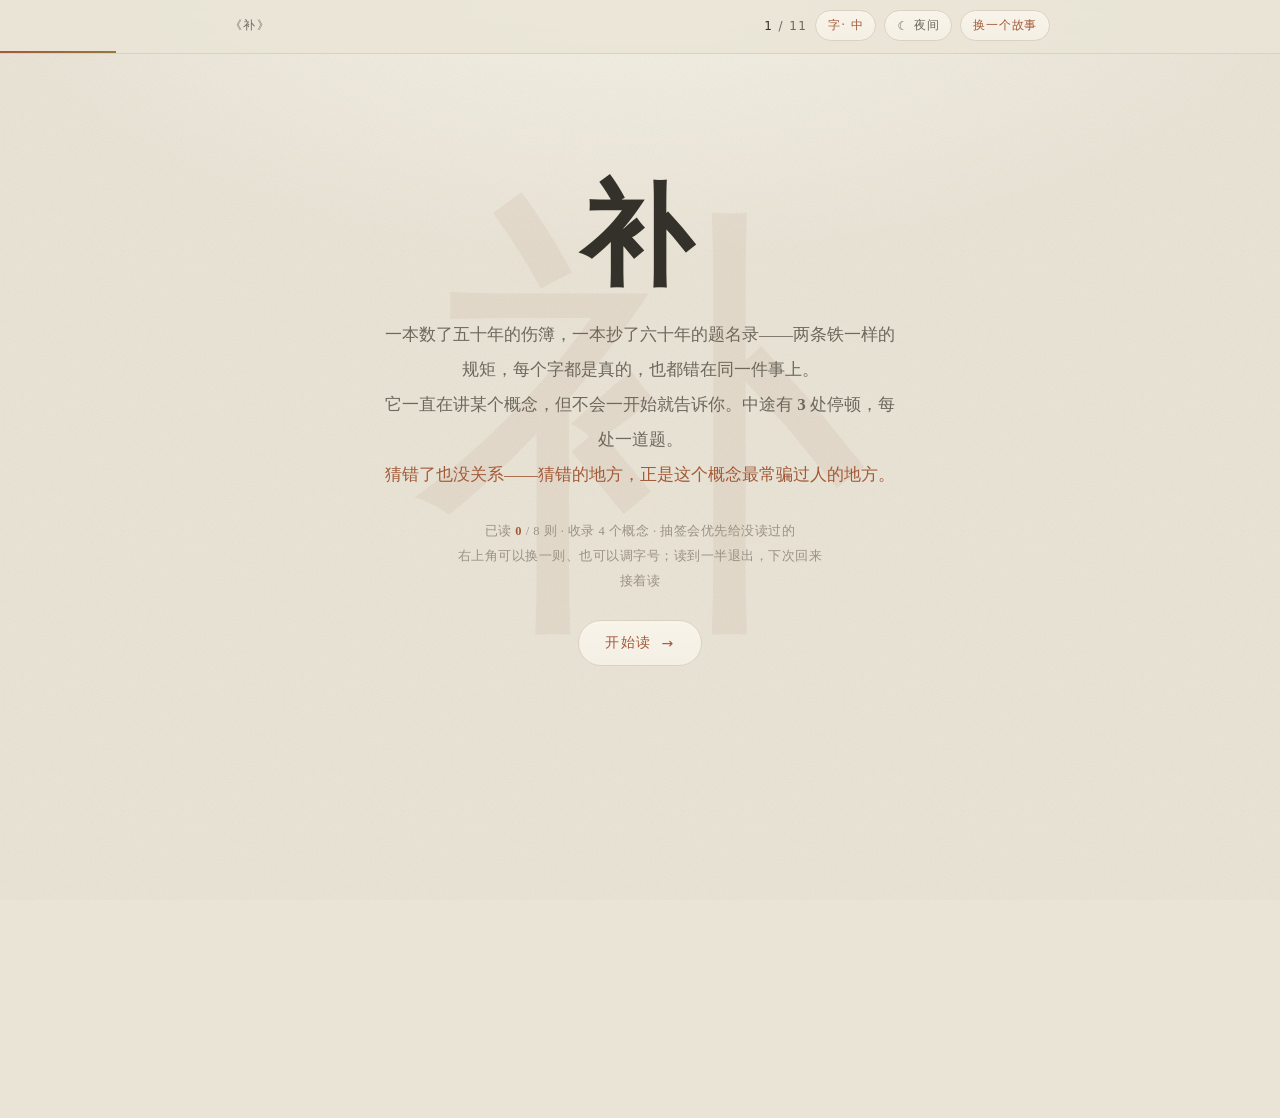
==== standalone.html @ a77bd45b "概念寓言机：网页版（引擎 + 4 个概念模块 + PWA 清单与图标） 每次打开抽一则新的寓言故事，中途三处停顿猜概念，最后由读者命名；揭晓后是概念拆解与隐喻对照表。纯静态、零依赖、无网络请求，可直接" ====
<!doctype html>
<html lang="zh-CN">
<head>
<meta charset="utf-8">
<meta name="viewport" content="width=device-width,initial-scale=1,viewport-fit=cover">
<meta name="color-scheme" content="dark light">
<title>概念寓言机 · 猜一个概念</title>
<meta name="description" content="每次打开都是一个新的寓言故事。它一直在讲某个概念，但不会一开始就告诉你。">
<script>/* 主题在首次绘制前就定下来，避免闪一下。
   优先级：壳通过 #theme= 告知的（APP 里最可靠） → 浏览器里存过的 → 系统日夜。
   注意引擎存的是 JSON，所以这里要先 parse 再比对。 */(function(){try{
var t=null,h=location.hash||"",m=/theme=(day|night)/.exec(h);
if(m)t=m[1];
if(!t){var raw=localStorage.getItem("cf:theme");try{raw=JSON.parse(raw);}catch(e){}if(raw==="day"||raw==="night")t=raw;}
if(!t){
  if(/sys=day/.test(h))t="day";
  else if(/sys=night/.test(h))t="night";
  else t=(window.matchMedia&&matchMedia("(prefers-color-scheme: dark)").matches)?"night":"day";
}
document.documentElement.setAttribute("data-theme",t);
}catch(e){document.documentElement.setAttribute("data-theme","day");}})();</script>
<style>
/* ==== style.css ==== */
/* ============================================================================
   概念寓言机 · 样式
   ---------------------------------------------------------------------------
   两套主题（日/夜），靠 html[data-theme] 切换，默认跟随系统。
   配色目标是长时间阅读不刺眼：不用纯白纸 + 纯黑字，对比压低一档，
   夜里用暖灰底（不是纯黑），正文颜色偏米灰。
   ========================================================================== */

:root{
  --serif:"Noto Serif SC","Source Han Serif SC","Songti SC","STSong","SimSun",serif;
  --sans:"Noto Sans SC","PingFang SC","Microsoft YaHei",system-ui,-apple-system,sans-serif;
  --fs:1;
  --r:16px;
}

/* ---------- 日间：米灰纸，低对比 ---------- */
html[data-theme="day"]{
  --bg:#e9e4d6;
  --bg-2:#efeade;
  --card:#f3efe4;
  --card-2:#f8f4ea;
  --ink:#34302a;
  --ink-2:#6d675c;
  --ink-3:#9a9284;
  --line:#dad2c0;
  --accent:#a35a38;
  --accent-2:#c07a52;
  --gold:#94793f;
  --moss:#5f7a4c;
  --chipbg:#e4ddca;
  --chipink:#6f6553;
  --fb-no:#f2e7df;
  --fb-ok:#e6ebdc;
  --verdict:#f0e9db;
  --shadow:22px 48px -44px rgba(70,52,28,.85);
  /* 小实验 */
  --bar-a:#b0603a; --bar-b:#94502f;
  --dim-a:#a09a8c; --dim-b:#827c6f;
  --stripe-hi:rgba(192,122,82,.62); --stripe-lo:rgba(192,122,82,.26);
  --skill:#ac9668; --line-dash:#b8a583;
  --flag-g-bg:#e6d3c2; --flag-g-ink:#8d4b2e; --flag-g-line:#d2b49c;
  --flag-b-bg:#e0ded5; --flag-b-ink:#6b665b; --flag-b-line:#cbc7bb;
  /* 旧变量名的别名：概念模块里写了 var(--ember) */
  --ember:var(--accent); --ember-soft:var(--accent-2);
  --paper:var(--bg); --paper-2:var(--card); --ink-soft:var(--ink-2);
}

/* ---------- 夜间：暖灰深色，不是纯黑 ---------- */
html[data-theme="night"]{
  --bg:#191715;
  --bg-2:#1d1b18;
  --card:#221f1b;
  --card-2:#262320;
  --ink:#cfc7b8;
  --ink-2:#958c7e;
  --ink-3:#7a7266;
  --line:#332f29;
  --accent:#d88a5f;
  --accent-2:#a8663f;
  --gold:#bd9d5e;
  --moss:#86a76d;
  --chipbg:#2b2722;
  --chipink:#a2988a;
  --fb-no:#2b2320;
  --fb-ok:#242a20;
  --verdict:#2a2721;
  --shadow:22px 48px -44px rgba(0,0,0,.9);
  --bar-a:#c9764d; --bar-b:#a85d38;
  --dim-a:#6d675d; --dim-b:#54504a;
  --stripe-hi:rgba(216,138,95,.5); --stripe-lo:rgba(216,138,95,.2);
  --skill:#8a7a58; --line-dash:#7d7159;
  --flag-g-bg:#3a2b23; --flag-g-ink:#dfa07c; --flag-g-line:#4d382d;
  --flag-b-bg:#2c2924; --flag-b-ink:#a49a8c; --flag-b-line:#3d3931;
  --ember:var(--accent); --ember-soft:var(--accent-2);
  --paper:var(--bg); --paper-2:var(--card); --ink-soft:var(--ink-2);
}

*{box-sizing:border-box}
html{
  scroll-behavior:smooth;
  -webkit-text-size-adjust:100%;
  background:var(--bg);
}
body{
  margin:0;color:var(--ink);font-family:var(--serif);-webkit-font-smoothing:antialiased;
  overscroll-behavior-y:none;
  background:
    radial-gradient(1100px 560px at 50% -8%, var(--card-2) 0%, rgba(0,0,0,0) 62%),
    var(--bg);
  transition:background .3s ease,color .3s ease;
}
/* 极淡的纸纹，夜间关掉（深色下只会显脏） */
html[data-theme="day"] body::after{
  content:"";position:fixed;inset:0;pointer-events:none;z-index:1;opacity:.4;mix-blend-mode:multiply;
  background-image:url("data:image/svg+xml;utf8,<svg xmlns='http://www.w3.org/2000/svg' width='140' height='140'><filter id='n'><feTurbulence type='fractalNoise' baseFrequency='.85' numOctaves='3'/><feColorMatrix type='saturate' values='0'/></filter><rect width='140' height='140' filter='url(%23n)' opacity='.22'/></svg>");
}

/* ---------- 顶栏 ---------- */
#bar{position:fixed;top:0;left:0;right:0;z-index:20;background:color-mix(in srgb,var(--bg) 82%,transparent);
  border-bottom:1px solid var(--line);
  -webkit-backdrop-filter:blur(10px);backdrop-filter:blur(10px);
  padding-top:env(safe-area-inset-top,0px)}
@supports not (background:color-mix(in srgb,red 50%,transparent)){ #bar{background:var(--bg)} }
#bar .row{max-width:min(820px,94vw);margin:0 auto;display:flex;justify-content:space-between;align-items:center;gap:12px;padding:10px 0}
#bar .k{font-family:var(--sans);font-size:12px;letter-spacing:.12em;color:var(--ink-2);white-space:nowrap}
#bar .k b{color:var(--ink);font-weight:500}
#bar .row .right{display:flex;align-items:center;gap:8px}
#kleft{max-width:38vw;overflow:hidden;text-overflow:ellipsis;white-space:nowrap}
#prog{height:2px;width:0;background:linear-gradient(90deg,var(--accent),var(--gold));transition:width .5s cubic-bezier(.2,.7,.2,1)}

.tool{font-family:var(--sans);font-size:12px;letter-spacing:.06em;color:var(--accent);white-space:nowrap;
  background:linear-gradient(180deg,var(--card-2),var(--card));border:1px solid var(--line);
  border-radius:999px;padding:6px 12px;cursor:pointer;display:inline-flex;align-items:center;gap:5px;
  transition:transform .16s ease,border-color .2s ease}
.tool:hover{transform:translateY(-1px);border-color:var(--accent-2)}
.tool.ghost{color:var(--ink-2)}

/* ---------- 版心 ---------- */
.wrap{max-width:min(820px,94vw);margin:0 auto;padding:92px 0 40vh;position:relative;z-index:2}
.beat{opacity:0;transform:translateY(14px);transition:opacity .5s ease,transform .5s cubic-bezier(.2,.7,.2,1)}
.beat.in{opacity:1;transform:none}
@media (prefers-reduced-motion:reduce){.beat{transition:none;opacity:1;transform:none}}

/* 幕与幕之间给一个呼吸位 */
.scene{position:relative}
.scene + .scene{margin-top:14px}
.scene .scenetag{font-family:var(--sans);font-size:11.5px;letter-spacing:.22em;color:var(--ink-3);
  margin:0 0 22px;display:flex;align-items:center;gap:12px}
.scene .scenetag::after{content:"";flex:1;height:1px;background:var(--line)}

/* ---------- 封面 ---------- */
.cover{min-height:74vh;display:flex;flex-direction:column;justify-content:center;text-align:center;position:relative}
.cover .ghost{position:absolute;inset:0;display:grid;place-content:center;font-size:clamp(220px,54vw,460px);
  color:var(--accent);opacity:.07;line-height:1;user-select:none;pointer-events:none}
.cover h1{font-size:clamp(58px,16vw,112px);line-height:1;margin:0 0 26px;letter-spacing:.08em;font-weight:600;position:relative}
.cover p.sub{font-size:clamp(15px,2.4vw,17px);color:var(--ink-2);line-height:2.05;margin:0 auto;max-width:30em;position:relative}
.cover p.sub .stamp{color:var(--accent)}
.cover p.sub.meta{margin-top:26px;font-size:12.5px;line-height:2;color:var(--ink-3);letter-spacing:.04em}
.cover p.sub.meta b{color:var(--accent)}

/* ---------- 故事正文 ---------- */
.story{font-size:calc(clamp(17.5px,2.6vw,19px) * var(--fs));line-height:2.15;letter-spacing:.015em}
.story p{margin:0 0 1.15em}
.story p:last-child{margin-bottom:0}
.hl{color:var(--accent)}
.story p.hl-line{color:var(--accent);font-weight:600}
.story p.quote-line{margin-left:1.1em;border-left:3px solid var(--gold);padding-left:1.1em;color:var(--ink)}
.ledger{
  margin:1.9em 0;padding:24px 26px;background:linear-gradient(180deg,var(--card-2),var(--card));
  border:1px solid var(--line);border-left:3px solid var(--accent);border-radius:3px var(--r) var(--r) 3px;
  box-shadow:0 16px 34px -30px var(--shadow);
  font-size:calc(clamp(16.5px,2.4vw,18px) * var(--fs));line-height:2.1;
}
.ledger .t{font-family:var(--sans);font-size:11.5px;letter-spacing:.2em;color:var(--gold);margin-bottom:12px}
.ledger b{color:var(--accent);font-weight:600}
.ledger .r{margin:.5em 0}

/* ---------- 按钮 ---------- */
.go{display:inline-flex;align-items:center;gap:10px;margin:26px 0 4px;padding:13px 26px;border-radius:999px;
  border:1px solid var(--line);background:linear-gradient(180deg,var(--card-2),var(--card));color:var(--accent);
  font-family:var(--sans);font-size:14px;letter-spacing:.1em;cursor:pointer;
  box-shadow:0 12px 24px -20px var(--shadow);transition:transform .18s ease,box-shadow .25s ease,border-color .2s}
.go:hover{transform:translateY(-1px);border-color:var(--accent-2)}
.go:active{transform:translateY(0)}
.go .arw{transition:transform .25s ease}
.go:hover .arw{transform:translateX(3px)}
.btn{padding:11px 20px;border-radius:999px;border:1px solid var(--line);background:var(--card);color:var(--accent);
  font-family:var(--sans);font-size:13.5px;letter-spacing:.08em;cursor:pointer;transition:transform .16s ease,border-color .2s}
.btn:hover{transform:translateY(-1px);border-color:var(--accent-2)}
.btn.ghost{color:var(--ink-2)}

/* ---------- 选择题 ---------- */
.quiz{margin:2.3em 0;padding:26px;border:1px solid var(--line);border-radius:var(--r);background:var(--card);
  box-shadow:0 22px 48px -44px var(--shadow)}
.qtag{font-family:var(--sans);font-size:11px;letter-spacing:.2em;color:var(--gold);margin-bottom:12px}
.qtext{font-size:calc(clamp(17px,2.5vw,18.5px) * var(--fs));line-height:1.95;margin:0 0 18px}
.opts{display:grid;gap:10px}
.opt{display:flex;gap:12px;align-items:flex-start;width:100%;text-align:left;padding:15px 17px;min-height:52px;
  border:1px solid var(--line);border-radius:12px;background:var(--card-2);color:var(--ink);
  font-family:inherit;font-size:calc(16px * var(--fs));line-height:1.8;cursor:pointer;
  transition:transform .16s ease,border-color .2s ease,background .2s ease,opacity .3s ease}
.opt:hover:not(:disabled){transform:translateY(-1px);border-color:var(--accent-2)}
.opt .key{flex:0 0 22px;height:22px;border-radius:50%;border:1px solid var(--line);color:var(--ink-2);
  font-family:var(--sans);font-size:11.5px;display:grid;place-content:center;margin-top:2px;transition:.2s}
.opt.ok{border-color:var(--moss);background:var(--fb-ok)}
.opt.ok .key{background:var(--moss);border-color:var(--moss);color:var(--bg)}
.opt.no{border-color:var(--line);background:var(--fb-no);opacity:.6;text-decoration:line-through;text-decoration-color:var(--accent-2)}
.opt.no .key{background:var(--fb-no);color:var(--ink-2)}
.opt:disabled{cursor:default}
.fb{margin-top:16px;padding:15px 17px;border-radius:12px;font-size:calc(15.8px * var(--fs));line-height:1.95;
  background:var(--card-2);border-left:3px solid var(--line);color:var(--ink);animation:fb .38s cubic-bezier(.2,.7,.2,1)}
.fb.ok{background:var(--fb-ok);border-left-color:var(--moss)}
.fb.no{background:var(--fb-no);border-left-color:var(--accent-2)}
.fb b{color:var(--accent)}
@keyframes fb{from{opacity:0;transform:translateY(6px)}to{opacity:1;transform:none}}

/* ---------- 概念揭示 ---------- */
.reveal{text-align:center;padding:8vh 0 3vh}
.reveal .pre{font-family:var(--sans);font-size:12px;letter-spacing:.28em;color:var(--ink-3);margin-bottom:26px}
.reveal .name{font-size:clamp(42px,11vw,76px);letter-spacing:.1em;margin:0;color:var(--accent);font-weight:600;line-height:1.2}
.reveal .quote{margin:32px auto 0;max-width:26em;font-size:calc(clamp(16px,2.4vw,17.5px) * var(--fs));line-height:2.1;color:var(--ink-2)}
.chips{display:flex;gap:8px;justify-content:center;flex-wrap:wrap;margin:24px 0 4px}
.chip{font-family:var(--sans);font-size:11.5px;letter-spacing:.1em;padding:4px 12px;border-radius:999px;
  background:var(--chipbg);color:var(--chipink);border:1px solid var(--line)}
.chip.en{background:transparent}
.chip.ghostchip{background:transparent;border-style:dashed}

/* ---------- 讲解 ---------- */
.panel{margin:2.2em 0;padding:28px;border:1px solid var(--line);border-radius:var(--r);background:var(--card);
  box-shadow:0 22px 48px -44px var(--shadow)}
.panel h2{font-size:11.5px;font-family:var(--sans);letter-spacing:.2em;color:var(--gold);font-weight:400;margin:0 0 16px}
.panel h3{font-size:calc(clamp(19px,2.9vw,22px) * 1);margin:0 0 16px;letter-spacing:.02em}
.panel p{font-size:calc(16.2px * var(--fs));line-height:2.02;margin:0 0 1.05em;color:var(--ink)}
.panel p:last-child{margin-bottom:0}
.panel ul{margin:0 0 1.05em;padding-left:1.15em}
.panel li{font-size:calc(16.2px * var(--fs));line-height:1.98;margin-bottom:.55em;color:var(--ink)}
.panel em{font-style:normal;color:var(--accent);font-weight:600}
.panel code{font-family:ui-monospace,Consolas,monospace;font-size:.92em;background:var(--chipbg);color:var(--ink);padding:1px 6px;border-radius:5px}
.formula{margin:1.4em 0;padding:18px 20px;border-radius:12px;background:var(--card-2);border:1px dashed var(--line);text-align:center;
  font-family:var(--sans);font-size:15.5px;line-height:2;color:var(--ink)}
.formula b{color:var(--accent)}
.formula span{color:var(--ink-2)!important}

/* ---------- 对照表 ---------- */
.tw{overflow-x:auto;-webkit-overflow-scrolling:touch;margin:1.6em 0}
table{border-collapse:collapse;width:100%;min-width:540px;font-size:calc(14.8px * var(--fs))}
th,td{text-align:left;padding:11px 14px;border-bottom:1px solid var(--line);line-height:1.78;vertical-align:top}
th{font-family:var(--sans);font-size:11.5px;letter-spacing:.14em;color:var(--ink-2);font-weight:400}
td:first-child{color:var(--ink);width:42%}
td:last-child{color:var(--ink-2)}
tbody tr:hover{background:var(--card-2)}

/* ---------- 小实验 ---------- */
.rig{margin:2em 0;padding:26px;border:1px solid var(--line);border-radius:var(--r);background:var(--card)}
.rig .rt{font-family:var(--sans);font-size:11.5px;letter-spacing:.2em;color:var(--gold);margin-bottom:14px}
.rig h3{font-size:calc(clamp(19px,2.9vw,22px) * 1);margin:0 0 12px}
.rig p.intro{font-size:calc(15.8px * var(--fs));line-height:1.98;color:var(--ink);margin:0 0 8px}
.bars{display:flex;align-items:flex-end;gap:clamp(5px,1.6vw,13px);height:230px;margin:22px 0 0;padding:0 0 30px;border-bottom:1px solid var(--line)}
.pot{flex:1;height:100%;position:relative;display:flex;flex-direction:column;justify-content:flex-end}
.pot .luck{background:repeating-linear-gradient(90deg,var(--stripe-hi) 0 3px,var(--stripe-lo) 3px 7px);transition:height .6s cubic-bezier(.2,.7,.2,1)}
.pot .base{background:linear-gradient(180deg,var(--bar-a),var(--bar-b));transition:height .6s cubic-bezier(.2,.7,.2,1),background .3s}
.pot .skillline{position:absolute;left:-3px;right:-3px;border-top:1.6px dashed var(--line-dash);transition:bottom .6s cubic-bezier(.2,.7,.2,1)}
.pot .flag{position:absolute;left:50%;transform:translateX(-50%);margin-bottom:7px;font-family:var(--sans);font-size:10.5px;
  line-height:1;padding:3px 6px;border-radius:999px;opacity:0;transition:bottom .6s cubic-bezier(.2,.7,.2,1),opacity .35s ease}
.pot .flag.q{background:var(--flag-g-bg);color:var(--flag-g-ink);border:1px solid var(--flag-g-line)}
.pot .flag.m{background:var(--flag-b-bg);color:var(--flag-b-ink);border:1px solid var(--flag-b-line)}
.pot .lbl{position:absolute;bottom:-24px;left:0;right:0;text-align:center;font-family:var(--sans);font-size:11.5px;color:var(--ink-2)}
.pot.praised .lbl{color:var(--accent);font-weight:600}
.pot.praised .base{background:linear-gradient(180deg,var(--accent-2),var(--accent))}
.pot.scolded .lbl{color:var(--ink-2)}
.pot.scolded .base{background:linear-gradient(180deg,var(--dim-a),var(--dim-b))}
.legend{display:flex;flex-wrap:wrap;gap:14px;font-family:var(--sans);font-size:12px;color:var(--ink-2);margin-top:34px}
.legend i{display:inline-block;width:11px;height:11px;border-radius:3px;margin-right:6px;vertical-align:-1px}
.rigbtns{display:flex;gap:10px;flex-wrap:wrap;margin-top:20px}
.stats{margin-top:22px;padding-top:18px;border-top:1px dashed var(--line);font-family:var(--sans);font-size:13px;line-height:2.05;color:var(--ink-2)}
.stats b{color:var(--accent);font-weight:600}
.stats .verdict{margin-top:10px;padding:12px 14px;border-radius:10px;background:var(--verdict);border-left:3px solid var(--accent-2);
  font-family:var(--serif);font-size:calc(14.8px * var(--fs));line-height:1.95;color:var(--ink)}

/* ---------- 收尾 ---------- */
.fin{text-align:center;padding:6vh 0 2vh}
.fin .closing{font-size:calc(clamp(18px,2.8vw,22px) * var(--fs));line-height:2.15;max-width:26em;margin:0 auto 30px}
.fin .score{font-family:var(--sans);font-size:13.5px;color:var(--ink-2);letter-spacing:.05em;line-height:2.05}
.fin .score b{color:var(--accent)}
.seal{display:inline-grid;place-content:center;width:74px;height:74px;border:2px solid var(--accent);border-radius:6px;
  color:var(--accent);font-size:34px;margin:0 auto 30px;opacity:.9}
footer{max-width:min(820px,94vw);margin:0 auto;padding:0 0 60px;font-family:var(--sans);font-size:12px;
  color:var(--ink-3);letter-spacing:.05em;line-height:2;position:relative;z-index:2}

/* ---------- 底部动作条（拇指区） ---------- */
#actionbar{display:none;position:fixed;left:0;right:0;bottom:0;z-index:30;
  padding:10px 16px calc(10px + env(safe-area-inset-bottom,0px));
  background:linear-gradient(180deg,color-mix(in srgb,var(--bg) 70%,transparent),var(--bg) 44%);
  -webkit-backdrop-filter:blur(8px);backdrop-filter:blur(8px);
  border-top:1px solid var(--line);transform:translateY(130%);
  transition:transform .28s cubic-bezier(.2,.7,.2,1)}
@supports not (background:color-mix(in srgb,red 50%,transparent)){
  #actionbar{background:var(--bg)}
}
#actionbar.on{transform:none}
#actionbar button{display:flex;align-items:center;justify-content:center;gap:10px;width:100%;
  padding:16px 20px;border-radius:999px;border:1px solid var(--line);cursor:pointer;
  background:linear-gradient(180deg,var(--card-2),var(--card));color:var(--accent);
  font-family:var(--sans);font-size:15.5px;letter-spacing:.1em;
  box-shadow:0 12px 24px -18px var(--shadow)}
#actionbar button .arw{transition:transform .25s ease}
#actionbar button:active .arw{transform:translateX(3px)}

/* ---------- 手机 ---------- */
@media (max-width:720px){
  .wrap{padding:84px 0 46vh}
  #bar .row{padding:9px 0;gap:8px}
  #kleft{max-width:30vw;font-size:11px}
  .tool{font-size:11.5px;padding:6px 10px}
  #fontbtn .pfx{display:none}
  #actionbar{display:block}
  .go.inline-go{display:none}
  .panel{padding:22px 18px}
  .quiz{padding:20px 16px}
  .ledger{padding:20px 18px}
  .bars{height:196px}
  .rig{padding:20px 16px}
  .stats{font-size:12.5px}
  .story{line-height:2.2}
  .cover .ghost{font-size:clamp(170px,62vw,380px)}
  table{min-width:480px}
}

</style>
</head>
<body>

<div id="bar">
  <div class="row">
    <div class="k" id="kleft">概念寓言机</div>
    <div class="k right">
      <span class="cnt"><b id="scount">3</b> 处停顿</span>
      <button class="tool" id="fontbtn" type="button"><span class="pfx">字·</span><span id="fslabel">中</span></button>
      <button class="tool ghost" id="themebtn" type="button">日间</button>
      <button class="tool" id="shuffle" type="button">换一个故事</button>
    </div>
  </div>
  <div id="progwrap"><div id="prog"></div></div>
</div>

<div class="wrap" id="stage"></div>
<div id="actionbar"><button id="actionbtn" type="button"><span>继续</span><span class="arw">→</span></button></div>
<footer id="foot" style="display:none">故事、题目与讲解都来自 <code>concepts/</code> 下的概念模块：加一个模块就多一个概念，加一则故事就多一个世界。<br>静态页面，无依赖，无网络请求；读到哪里、答过哪几题都记在本地浏览器里。</footer>

<!-- SCRIPTS:BEGIN -->
<script>
/* ==== concepts/information-entropy.js ==== */
/* ============================================================================
   概念模块 · 信息熵 / 最优提问的极限
   ---------------------------------------------------------------------------
   两则故事：一个只能点头摇头的老人，一本把最常说的话压到最短的码簿。
   故事的正文是手写的，不做槽位拼接；教学层（题目/讲解/对照表）里的 {槽位}
   由引擎用当前这则故事的 slots 去填，所以同一个概念换一则故事，讲的是同一套
   道理，人名器物自动跟着换。
   ========================================================================== */

(window.CONCEPTS = window.CONCEPTS || []).push({

  id: "information-entropy",
  name: "信息熵",
  en: "information entropy",
  field: "信息论",
  level: "研究生",
  blurb: "一个只肯点头和摇头的老人，一本把最常说的话压到最短的码簿——两个人都算到了同一个数上。",

  lexicon: ["master","successor","book","storyTitle","place","span","oracle","ask","act",
            "unit","budget","floor","common","rare","assign","events","waste"],

  stories: [
  /* ================================================================ 故事一 */
  {
    title: "七问",
    slots: {
      master: ["泉公","老泉公"],
      successor: ["阿涧"],
      book: ["册子"],
      storyTitle: "七问",
      place: ["北塬上的村子"],
      span: ["那个秋天"],
      oracle: ["泉公"],
      ask: ["点头，或者摇头"],
      act: ["一次点头"],
      unit: ["一回"],
      budget: ["他的力气","爷爷的力气","那点力气"],
      floor: ["七回"],
      common: ["他点的头"],
      rare: ["他摇的头"],
      assign: ["把最重的那一半先问掉"],
      events: ["一百零八处坡地"],
      waste: ["挨着问『是不是这一处』"]
    },
    beats: [
      { chapter: "一 · 点", p: [
        "北塬上有个村子，叫石家坪。村子有三口井，都是老井，井沿上的石头被绳子磨出了两道槽。",
        "那年从开春起就没下过一场透雨。头一个月，三口井一天还能绞上来二十桶水；入夏是十桶；到了秋里，桶底磕在泥上，绞上来的是一桶黑泥。",
        "石家坪的人一辈子只会一件事：往土里找水。找水要有人指地方。塬上从前有三个会指井的人，如今只剩一个——泉公。"
      ]},
      { p: [
        "泉公八十六了。他这辈子替人指过十一口井，十口出了水。第十一口是去年冬天挖的，挖到四十尺，底下还是干土；那口井在他自家院里。",
        "也是那年冬天，他倒在井台上。郎中把银针在他身上扎了半个月，人抬回来了，右半边身子没抬回来，话也没了。他听得见，看得见，心里也明白——他只是把话交出去了，剩下点头和摇头。",
        "他剩下的力气，像井里剩下的水，一天比一天少。"
      ]},
      { ledger: [
        { t:"石家坪的井账 · 头一年", r:"挖一口井要八个壮劳力、二十天。头一年挖了三口，三口都是干土。" },
        { r:"第二年又挖了三口。第二口挖到二十八尺，见了湿泥，全村挑了三天水；第四天，湿泥也没了。" },
        { r:"第三年还是三口。九口井，一千四百四十个工，末了全都填了回去。" }
      ]},
      { p: [
        "泉公会点头。这件事，村里人是那年秋天才想起来的。",
        "一天早上，他们抬着藤椅，把泉公请上塬。有人拿镢头往地上一戳：是这儿吗？泉公摇头。往前走三十步，再戳：是这儿吗？又摇头。",
        "一天下来，他摇了五回头，五处地方划掉了。抬椅子的人在路上算：一天五处，二十来天，一百零八处就都问完了。",
        "没人注意那天晚上泉公没吃饭。阿涧给他擦脸的时候，看见他嘴角绷着，眼睛一直没闭上。"
      ]},
      { chapter: "二 · 布", p: [
        "阿涧是泉公的孙女，十七岁。她从小跟着爷爷上塬，认得哪片土踩上去发空，哪片土捏在手里是散的。",
        "她在爷爷柜子底下翻出一块白布。布上点着一百零八个炭点——那是泉公年轻时点的，塬上所有能下手的地方，一处一个点。",
        "那天晚上，她坐在灯下，拿炭条在布边上写。她连自己要算什么，都是刚知道的。"
      ]},
      { p: [
        "她想的是最笨的问法：一处一处地问。问到最后要摇一百零七回头——最后一处不必问，剩下的就是它。爷爷摇一回要歇上半天，摇完这一百零七回，冬天就到了。",
        "于是她换了个算法。"
      ]},
      { ledger: [
        { t:"阿涧在布边上算的数", r:"问一回，最多分开两份。" },
        { r:"两回，四份；三回，八份；四回，十六份；五回，三十二份；六回，六十四份。" },
        { r:"七回，一百二十八份。" }
      ]},
      { p: [
        "她把这行数从上往下又看了一遍：多问一回，能分开的份数就翻一倍；东西多了一倍，问题只多一个。",
        "她数了一遍布上的炭点：一百零八个。炭条搁下的时候，手心里全是汗。",
        "她想起郎中的话——他还能答八九回，再多，不敢说。",
        "她跑到炕边蹲下，对着爷爷的耳朵说：爷爷，我只要问你七回。",
        "泉公看着她，慢慢地点了一下头。"
      ], after: "q1" },
      { p: [
        "第二天晌午，藤椅抬上了塬。阿涧把布铺在膝盖上。",
        "她头一个想到的问法是：是不是就这一处？这话最顺口，村里人这些天也都是这么问的。",
        "她看了看布上的点，把这句话咽了回去。她只有七回；每一回都得砍掉一大块，砍得越小，回数就用得越快。",
        "她问出口的是另一句：爷爷，水是不是在西边那一片？",
        "{hl}泉公点了头。她把东边的五十四个点，一笔划掉。",
        "一笔下去，布空了一半。她这才知道，问话的重量不在问的时候，在问完之后。"
      ], after: "q2" },
      { p: [
        "第二回，五十四变成二十七。",
        "第三回，她贪了个方便：南边那九处离村近，挖起来省工。她问的是那九处。",
        "泉公摇头。二十七减掉九，布上还剩十八个点。而她只剩四回——四回最多分开十六份。",
        "她短了两份。",
        "日头落下去的时候，她一直坐在土坎上，布摊在膝盖上，一句话也不想说。"
      ]},
      { p: [
        "天黑了，她才看清自己数错的那样东西。",
        "剩下的十八个点里，十一个在石梁上——土皮薄，底下是硬石头。爷爷这辈子那十口出水的井，没有一口打在石梁上；去年冬天挖到四十尺的那口干井，也在石头多的地方。",
        "〔引〕爷爷说过：石头底下存不住水。",
        "十一个点不是不可能，只是不像。",
        "{hl}她一直数的是一百零八个格子，不是一百零八份可能。",
        "她把十八个点分成两堆：七个像水的，十一个不像的。她问：爷爷，是不是在这七处里？泉公点了头。",
        "七处，她还剩三回。第二天，七变成四；第三天，四变成二；第四天早上，二变成了一。"
      ]},
      { p: [
        "布上只剩一个点，在布的最下边，挨着一棵老杏树。",
        "挖到第十九天，镢头底下渗出水来，先是泥浆，后是清水。有人把第一瓢端到泉公跟前。",
        "泉公喝了半瓢，把眼睛闭上，点了一下头。阿涧分不清他是在应答，还是困了。"
      ]},
      { chapter: "三 · 底", p: [
        "第二年开春，南边两个村的人来请阿涧。他们问：你的法子，是不是每回都问一半？",
        "她说：是，也不是。",
        "那年塬上又旱。这一回，村里人心里已经有数：东坡那三处最像水——几十年打井的经验都在那儿。阿涧头一句问的就是那三处。",
        "〔引〕爷爷，是不是在那三处里？",
        "泉公点了头。一句话，另外那一百零五处就不必再问了。那一年，她一共只问了三回。",
        "有人问她：要是塬上有一千处地方呢？",
        "她说：十回。",
        "问的人不信，以为地方多一千倍，话就要多一千倍。",
        "{hl}十处要四回，一千处要十回——多出来的那九百九十处，一共只值六回。"
      ], after: "q3" },
      { p: [
        "阿涧老了以后，把那块白布和爷爷的册子缝在一起，做了个封皮。册子很薄。"
      ]},
      { ledger: [
        { t:"《七问》· 第一页", r:"七回不是我爷爷的极限，<b>是一百零八处这件事的极限。</b>" },
        { t:"《七问》· 最后一页", r:"问得巧，一句话划掉五十四处；问得笨，一句话只划掉一处。<b>七回是从这个差里省出来的，不是从我爷爷身上省出来的。</b>" }
      ]}
    ]
  },

  /* ================================================================ 故事二 */
  {
    title: "灯语",
    slots: {
      master: ["周把灯","老周"],
      successor: ["阿棠"],
      book: ["码簿"],
      storyTitle: "灯语",
      place: ["黑水沟上的船队"],
      span: ["那一季"],
      oracle: ["灯"],
      ask: ["亮，或者不亮"],
      act: ["一记灯"],
      unit: ["一记"],
      budget: ["一整夜的工夫","灯和手"],
      floor: ["不到两记"],
      common: ["『平安』"],
      rare: ["『要药』"],
      assign: ["把最短的号子留给最常说的话"],
      events: ["十二句话"],
      waste: ["每条话都编成一样的四记"]
    },
    beats: [
      { chapter: "一 · 灯", p: [
        "船队一共三十二条船。每年秋里，它们从沙屿出发往北走，过一道叫黑水沟的水道。",
        "夜里的海上不说话。喊，传不了多远，还压过别人的话；更要紧的是，声音会惊着水里的东西。三十二条船在黑水里互相照应，只用一样东西：灯。",
        "灯前有一块挡板。手把挡板推开，这一记就是亮；手按住，这一记就是黑。一句话，就是一串亮和黑。",
        "旗船打了什么，二号跟着打什么，三号再跟着打——一直打到队尾。一句话从旗船传到队尾，中间要经三十一条船的手。"
      ]},
      { p: [
        "管灯的人叫周把灯，六十二岁，打了四十年灯。队里的老人都说：要是周把灯的手抖了，那就是风真的到了。",
        "他手里有一本码簿，老辈传下来的。簿子上十二句话。老规矩：一句话一律四记——四记能排十六样，十二句话排不满，剩下四个号子空着，留着往后添话用。谁也不长，谁也不短。"
      ]},
      { p: [
        "去年秋里出了事。那一夜风紧，要发的话比平常多得多，从落夜一直打到后半夜，队尾几条船的灯都慢了下来。",
        "那几句没传到的话里，有一句是让后队降帆、跟着灯走的。",
        "天亮的时候，最末四条船什么也没收到，在雾里各走各的。其中一条撞上了暗礁——人是救回来的，船没救回来。",
        "那条船叫秤星。周把灯为它，一个冬天没睡好。"
      ]},
      { p: [
        "阿棠那年十九，是旗船上的见习信号手，替周把灯抄码簿、数记号。入冬前，他算过一笔账。"
      ]},
      { ledger: [
        { t:"老码簿 · 一季的账", r:"『平安』两千零四十八条。『风紧』一千零二十四条。『要水』五百一十二条。『换位』二百五十六条。" },
        { r:"剩下八句：落帆一百二十八条，风转六十四条，掉队三十二条，撞礁十六条，弃船八条，断桅四条，借网和要药各两条。" },
        { r:"一季四千零九十六条话，条条四记——一万六千三百八十四记。" },
        { r:"再乘上后面的三十一条船：<b>五十万零七千九百零四记的手。</b>" }
      ]},
      { p: [
        "抄到入冬，阿棠抄出一件怪事。",
        "『平安』一季发了两千零四十八条；『要药』一季发了两回。这两句话，一样贵：都是四记。",
        "{hl}他数了整整一夜：十二句话里，头四句占去了三千八百四十条；剩下八句，一季加起来只有二百五十六条。",
        "然后他在纸上排出那一列数：一记两样，两记四样，三记八样，四记十六样。",
        "他抬起头，看见那棵树的形状——老码簿把十二句话全都挂在最下面那一层；上头那些又短又空的枝子，一根也没用。"
      ], after: "q1" },
      { p: [
        "第二天，他把一张纸推给周把灯。纸上画着一棵树，枝头上挂着十二句话。",
        "『平安』挂在最浅的那一枝上：亮。",
        "『风紧』挂在第二枝上：黑亮。『要水』：黑黑亮。『换位』：黑黑黑亮。越往下越长；最深的两句，要打十个黑加一个亮，或者十一个黑。",
        "最短的枝，留给最常说的话。"
      ]},
      { p: [
        "周把灯看完，把纸推了回来。他说：海上的话不能有长短。",
        "他讲了一件旧事。四十年前也有人想过省灯，把『平安』编成了一记亮；那时候的号子有长有短，『换位』开头的第一记，也是亮。传到第九条船，凡是开头带亮的，都被听成了『平安』——那一夜，一条该换位的船没有换位，撞断了桨。",
        "〔引〕一句话不能是另一句话的开头。<b>不然，传话的人听到前面几个记号，分不清是该等，还是该完了。</b>",
        "阿棠把纸又推了回去，说：我的话，没有一句是另一句的开头。",
        "他指着那棵树：短话占住了『亮』这一枝，『黑』那一整枝就让给了后面的话；下一句占了『黑亮』，『黑黑』又让出去。每句话都停在枝头上，谁也挡不着谁。",
        "周把灯把那棵树在纸上画了三遍。画到第三遍，他在树底下签了自己的名字。"
      ], after: "q2" },
      { chapter: "三 · 账", p: [
        "那年冬天，新码簿抄了七份，队里每条船一份。一季的账跟着变了。"
      ]},
      { ledger: [
        { t:"新码簿 · 一季的账", r:"『平安』一记。『风紧』两记。『要水』三记。『换位』四记。" },
        { r:"头四句：从一万五千三百六十记，变成六千六百五十六记。" },
        { r:"一季四千零九十六条话，一共八千一百八十八记——比从前省掉一半还多。" }
      ]},
      { p: [
        "周把灯拿着两个数看了半天。他问：最省能省到多少？",
        "阿棠在纸上给他算。他把每句话占的份数，一次一次对半砍：",
        "『平安』占一半，砍一刀就砍到它自己；『风紧』占四分之一，砍两刀；『要水』砍三刀；『换位』砍四刀……那两条一年只发两回的话，占两千零四十八分之一，要砍十一刀。",
        "砍几刀，这句话就值几记。再把十二句话按份数加起来——四千零九十六条话，八千一百八十八记。",
        "阿棠的树，不多不少，正好踩在这个数上。",
        "{hl}平均下来，一条话不到两记；而这就是底——换谁来编，也编不到这底下。",
        "周把灯问：那两条话，一年发两回，凭什么值十一记？",
        "阿棠说：因为它们难猜。一条话越难猜，它带的东西越多——你要把它传出去，就得一记一记，把这份『难猜』也传过去。",
        "他又补了一句：真要再省，就得改话本身——把『借网』和『要药』并成一句『要紧事』。并了，账就小了；可听见『要紧事』的人，也分不出是借网还是要药。"
      ]},
      { p: [
        "第二年出海，海上的事变了。『撞礁』头一年一季发了十六回，这一年一季发了四百八十回。",
        "话还是那十二句，份量全变了。周把灯的老账不管用了：阿棠把『撞礁』从八记挪到三记，把『换位』从四记挪到七记。",
        "{hl}船上的话没变，账变了。",
        "阿棠说：这本簿子不能刻在木头上，得写在能擦的纸上。"
      ], after: "q3" },
      { p: [
        "阿棠老了以后，把那棵树画在一块木牌上，挂在旗船的舱门口。牌子上没有字，只有一路往一边长的树杈。",
        "新来的信号手都问同一句话：为什么最短的那一枝，挂的总是『平安』？",
        "他说：因为一句话值多少，不在它写的是什么，在它有多难猜。",
        "船队后来换了铁壳，添了汽笛，可夜里过黑水沟还是打灯——铁壳子在雾里看不多远，喊话也还是压不过风。周把灯留下的那本老码簿，阿棠没有扔；他把它压在新码簿底下，两本一起收着。"
      ]},
      { ledger: [
        { t:"《灯语》· 头一行", r:"最短的枝，留给最常说的话。" },
        { t:"《灯语》· 末一行", r:"灯只会亮，或者不亮；你说的每一句，都得拿亮和不亮拼出来。<b>拼得再省，也省不过这些话自己的分量。</b>" }
      ]}
    ]
  }
  ],

  /* ------------------------------------------------------------ 停顿 · 题目 */
  quiz: [
    { id:"q1", qtag:"停顿一 · 关于那一列数",
      q:"{successor}在{book}上算出那一列数：多花{unit}，能分开的份数就翻一倍。这条规律最可能是什么？",
      intro:"（先别急着往下读。这里是你第一次有机会，比{master}更早看出这行数的分量。）",
      options:[
        {key:"A", text:"熟能生巧：{successor}做得多了，练出了手感。",
         why:"手感是真的，可它解释不了一件事：{successor}是第一次做这件事。而且手感只让人做得快；『份数翻倍，只多花{unit}』这件事，是数出来的，不是练出来的。换一个从没做过这件事的人，照着那一列数做，一样管用。"},
        {key:"B", text:"大数定律：次数一多，答案自然会浮出来。",
         why:"大数定律讲的是同一件事量很多遍，平均值会靠近一个固定的数。这里没有『量很多遍』这回事——每一处可能、每一条消息，都只被问一次、只被发一次。何况{successor}要的是一个确定的答案，不是一个平均值：量得再多，也不会把答案量出来。"},
        {key:"C", text:"排列组合：可能性的数目本来就是按倍数长的。",
         why:"排列组合算的是<b>有多少种</b>；{successor}算的是<b>要花多少次才够</b>。这是两个不能混着算的数：摆在那里的可能有一百多种，要花的次数只有个位数。把『有多少种』当成『要问多少次』，你就只会用最笨的做法——一种一种地试。"},
        {key:"D", text:"回答只有两种：{ask}。所以{act}最多把剩下的东西分成两堆；份数每翻一倍，要花的次数正好多{unit}。", ok:true,
         why:"这是这行数唯一的来源：一次回答只有两种结果，它最多把剩下的东西分成两堆。两次四堆，三次八堆，k 次就是 2 的 k 次方堆；反过来推，N 份可能，最少要 k 次。<br>请注意这里的分量：它不是『这样问比较快』，而是<b>任何</b>问法都越不过去的那条尺子。剩下的故事，就是有人想在这条尺子上把每一次回答都用到满。"}
      ]},

    { id:"q2", qtag:"停顿二 · 关于那一下",
      q:"同样是{act}，用得好和用得坏，差别在哪？",
      options:[
        {key:"A", text:"差别不大：一次回答只有两种结果，多来几回总能问到。",
         why:"差别就在这句『总能问到』里——它是对的，可它不管你花掉多少。一次回答确实只有两种结果，真正的差别在于<b>这一下之后还剩多少</b>。故事里最亏的那一下，砍掉的分量比它该砍的少得多；就是它，让{successor}差点不够用。"},
        {key:"B", text:"全靠{master}：{master}看了几十年，知道该往哪里问。",
         why:"{master}的经验是真的，比{successor}多得多。可经验改变不了另一件事：{ask}，一共就两样。经验再多，也不能让一个两样的回答多出一种来。它能帮你把这一下用在更值的地方；至于这一下最多能砍掉多少，是这件事本身定的。"},
        {key:"C", text:"回答只有两种，所以{act}能砍掉的东西有上限——最多一半。谁能让每一下都砍在最大的那一块上，次数就是从这儿省出来的。", ok:true,
         why:"把每一次回答都当成一次切割：切得越均匀，剩下的越少。等可能的时候，『砍在最大的那一块上』正好等于『对半分』。<br>但请记住这条的边界：<b>对半分只在每一份都一样像的时候最快</b>。只要各份的分量不一样，最好的那一下就不是『一半』，而是最重的那一半。故事后面的账，正是从这儿开始变的。"},
        {key:"D", text:"对半分是个规矩：到哪儿都该照办。",
         why:"对半分不是规矩，是一种特例。它只在『剩下的每一份都一样像』的时候最快；一旦各份分量不同，按个数对半分反而慢。把特例当规矩，是学过一点这个道理的人最常犯的错——故事里第二年，{successor}正是没有照这个规矩办，才又省下一截。"}
      ]},

    { id:"q3", qtag:"停顿三 · 给它一个名字",
      q:"故事就快讲完了。{successor}算出的那个数，到底该叫什么？",
      options:[
        {key:"A", text:"二分查找",
         why:"<b>二分查找是一个算法</b>——在一堆排好队、能比大小的东西里，一步一半地找目标。它说的是『怎么找』。<br>{successor}摸到的是另一件事：这件事里到底装着多少不确定，以及<b>任何</b>做法平均至少要花多少。算法能做到那个数，可那个数不是算法——它先于任何做法存在，还能证明<b>没有</b>比它更省的做法。<br>把它们分开看就清楚了：{successor}的规矩搬到一堆没有先后、也比不出大小的东西上，照样管用；二分查找搬不过去——它要那堆东西先排好队。"},
        {key:"B", text:"二八定律",
         why:"二八定律是一条关于『不平均』的经验：少数几样占了大头。故事里确实处处不平均——最重的那一两样占去了大半，剩下那些合起来只是个零头。可{successor}算出的那个数不是这么来的：它不叫『二成对八成』，它是把每一份分量一遍一遍对半砍，砍出来的；当所有分量都一样时，它照样算得出来——那时它正好等于份数翻倍的层数。"},
        {key:"C", text:"信息熵（information entropy）", ok:true,
         why:"<code>H = −Σ p·log₂p</code>。<br>用故事的话说：把每一样东西占的份数，一次一次对半砍，砍到它自己为止——砍了几刀，它值多少；再按份数加权加起来。<br>它是这件事自己的账，不是任何一套做法的成绩。做法能做到那个数，做法也可以换；账不动。"},
        {key:"D", text:"大数定律",
         why:"大数定律说的是：同一件事量很多遍，平均值会靠近一个固定的数。它讲的是『量得多就准』。而{successor}的账，是拿<b>分量</b>算出来的：你不需要重复很多遍，只要知道每一样占多少份，那个数就定了。它不预言结果会变准，它预言的是另一件事——想把这堆东西弄清楚，最少要花多少。"}
      ]}
  ],

  /* ---------------------------------------------------------------- 揭示 */
  reveal: {
    pre: "所以，这个故事讲的是",
    quote: "后人把{successor}留下的这本{book}叫《{storyTitle}》。给它起学名的人，把它叫做 <b style=\"color:var(--ember)\">information entropy</b>（信息熵）。<br>下面几节，把它拆干净：它为什么是一条『下界』、为什么『对半分』只是它的一种样子、以及为什么它说的不是世界有多乱，而是你有多不知道。"
  },

  /* ---------------------------------------------------------------- 讲解 */
  panels: [
    { tag:"讲解 · 一", h3:"它到底是什么",
      html:[
        "<p><em>一句话：一件事里装着多少不确定，是可以量的；量出来的那个数，就是「把这件事问清楚，平均最少要花多少信息」。单位是比特——一次「是／否」，或者一次「亮／不亮」。</em></p>",
        "<p>把它拆开，只有两步：</p>",
        "<p><b>第一，一次回答只有两种结果。</b>{oracle}能给的只有{ask}。所以{act}最多把剩下的可能分成两堆——不管你怎么安排，一次回答也分不出三堆来。两次四堆，三次八堆，k 次就是 2 的 k 次方堆。反过来推：手里有 N 份可能，最少要 k ≥ log₂N 次。</p>",
        "<p><b>第二，「平均」这两个字很重要。</b>份数翻一倍，只多要一次：一千份要十次，一百万份也只要二十次（2²⁰ ≈ 105 万）。这份「长得慢」不是本事，是这类回答定下的尺子。而且那十次是「最坏情况下」的次数——如果各份的分量不一样（多半不一样），平均下来比它少；少多少，是后面几节的事。</p>",
        "<p>还有一件最容易弄反的事：这个数说的是<b>分布</b>，不是某一次的结果。同一件事，对已经知道内情的人是零，对还在等消息的人是一整笔账。所以要小心「一件事的熵」这种说法——严格讲，熵属于一整套可能的分配，不属于某一条消息。</p>"
      ]},
    { tag:"讲解 · 二", h3:"一条消息值多少：意外才值钱",
      html:[
        "<p>一条消息带多少信息，不看它多长、多重要，看它<b>有多难猜到</b>。写法是 <code>−log₂ p</code>：</p>",
        "<ul>",
        "<li>p = 1/2 → 1 比特；</li>",
        "<li>p = 1/1024 → 10 比特；</li>",
        "<li>p = 1 → 0 比特。必然会发生的事，说一百遍也不带东西。</li>",
        "</ul>",
        "<p>把每一样东西的「值多少」按它出现的分量加权平均，得到的就是整个分布的平均信息量——也就是熵。所以熵也可以这样读：<b>这一类消息，平均每一条带多少。</b></p>",
        "<p>{common}，几乎每次都猜得到，它值不了多少；{rare}，{span}里碰不上几回，来一次就值一大笔。</p>",
        "<p>「意外值钱」有一个重要推论：<b>你越早知道会发生什么，那条消息就越不值钱。</b>这不是坏事——它正是「压缩」能省下东西的原因：越可预测的东西，越压得下去。</p>"
      ]},
    { tag:"讲解 · 三", h3:"分量不一样的时候，不要对半分",
      html:[
        "<p>「每次都砍一半」只在一种情况下最快：剩下的每一份都一样像。等可能的时候，N 份正好对应 log₂N 比特；这时「按个数切一半」和「按分量切一半」是同一件事，两条路重合了。</p>",
        "<p>可现实里很少「一样像」。这时候最好的问法不是按<b>个数</b>切，而是按<b>分量</b>切。</p>",
        "<p>一个例子：一千个可能，其中一个占了九成九。按个数对半分（五百个一边），平均要问两次多；先问那一句『是不是就这一个』，平均一次出头。同一堆可能，两种问法，平均成本差了一倍——差的不是个数，是分量。所以一次回答值多少，看的是它切掉了多少<b>可能</b>，不是切掉了多少个<b>格子</b>。</p>",
        "<p>个数和分量，是两个答案——{successor}绕的那一大圈，绕的就是这个。</p>",
        "<p>顺便说一句，把这件事做成一张码表的常用办法叫霍夫曼编码：反复把两个最小的分量并成一枝，直到长出整棵树。它给出的平均码长最多比熵多不到 1 比特——这是能保证的最好结果，也是几乎所有压缩软件的骨架。</p>"
      ]},
    { tag:"讲解 · 四", h3:"它和压缩，是同一件事",
      html:[
        "<p>「把答案问出来」和「把消息说出去」，是同一件事的两种说法。问，是从一堆可能里收紧到一条；说，是把挑出来的那一条传给别人。两头用的是同一笔账。</p>",
        "<p>所以香农（Claude Shannon）1948 年那篇《通信的数学理论》里最要紧的一条是：<b>任何无损编码的平均码长，都不可能短于熵。</b>你可以贴着它走，可以做到「熵 ≤ 平均码长 &lt; 熵 + 1」，但你过不去。</p>",
        "<p>码为什么不能随便写？因为收的人得知道一句话在哪里结束。所以码字之间不能互相打头——也就是「一句话不能是另一句话的开头」，数学上叫<b>前缀码</b>，条件写出来是：</p>",
        "<div class=\"formula\"><b>Σ 2<sup>−lᵢ</sup> ≤ 1</b><br><span style=\"color:#6f6459;font-size:13.5px\">码越短，它占掉的「分量预算」越大。短码是稀缺资源，所以它必须留给最常出现的东西。</span></div>",
        "<p>还有一句要分清的：熵管的是<b>无损</b>的下界。如果你允许丢掉一点（有损压缩），下界就不是熵了，是另一个量（率失真函数）——照片和视频能压到十分之一，靠的是「允许丢」这一条。</p>"
      ]},
    { tag:"讲解 · 五", h3:"它在哪里出现",
      html:[
        "<ul>",
        "<li><b>二十个问题</b>：2²⁰ ≈ 105 万，所以「猜一个一百万的数」二十问就够，十亿以内也只要三十问。可多数人的第一问是『是不是 3』——那一问只砍掉一个数；该问的是『比五十万大吗』。</li>",
        "<li><b>考试的选择题</b>：四选一最多 2 比特，但前提是四个选项在你眼里真的一样可能。你一上手就排除掉两个，这道题带的信息就只有 1 比特；干扰项不像，实际信息还要更少。所以「题难」和「信息量大」是两件事——真正决定信息量的，是拿到题干之前你已经能划掉哪几个选项。</li>",
        "<li><b>A/B 实验要算样本量</b>：你要分辨的差别越小，需要的信息越多，样本就越大，而且不是线性——效应小一半，样本大约要四倍。样本量就是在买比特；样本不够的时候，两次读数之间的差别大半是噪声——那不是发现，是比特不够。</li>",
        "<li><b>密码强度</b>：一个随机口令的强度，标准答案就是一个比特数：48 位就是 2⁴⁸ 种可能。它不是字符数，也不是「看着乱」——<code>Tr0ub4dor&amp;3</code> 的熵可能还不如四个随机单词。而且这个数永远是相对某个猜测者的模型说的：换一个对手，账就换了。</li>",
        "<li><b>工程上的「先知道极限」</b>：通信有信道容量，先知道这条线最多能传多少，才知道自己差多远；压缩前先估一估熵，才知道还剩多少空间可挤；机器学习里的交叉熵损失、决策树的信息增益、语言模型的困惑度，是同一个量换了几身衣服（困惑度 100，意思是模型在每一步上，相当于在一百个一样可能的选择里犹豫）。</li>",
        "<li><b>一项检查值多少</b>：一项化验、一张片子值多少比特，看它能把诊断的分布改变多少。结果只有阳性和阴性两种，所以它最多告诉你两次「是／否」——跟它做得多贵、机器多先进没有关系。</li>",
        "</ul>"
      ]},
    { tag:"讲解 · 六", h3:"它不是什么",
      html:[
        "<p><b>它不是单个结果的性质，是分布的性质。</b>说「这条消息的熵」是句病句；单条消息有的是「这个分布下它的信息量」，熵是一整套分量的账。</p>",
        "<p><b>它不是「混乱程度」。</b>这个说法是从热力学借来的比喻，含糊得什么都能装。熵说的是<b>观测者不知道多少</b>：一副洗好的牌，对洗牌的人是零，对你是 log₂52 ≈ 5.7 比特。{place}里等消息的人，和千里之外睡熟了的人，面对的是同一件事，装着的「不知道」却不一样多。你闭上眼睛，熵上升；你偷看一眼，它就塌掉。它不是东西的属性，是「谁知道多少」的属性。</p>",
        "<p><b>它不是「随机」的同义词。</b>一枚偏得厉害的硬币照样随机，它的熵比一枚均匀硬币小得多。随机说的是「猜不到」；熵量的是<b>有多猜不到</b>。</p>",
        "<p><b>它不管意思。</b>一段乱码的熵可能比一首诗高得多——熵只数有多难猜，不问猜出来的东西有没有意义。意义上的信息是另一门学问。</p>",
        "<p><b>它也不是一个算法。</b>对半分、二分查找、霍夫曼编码，都是做法；熵是这些做法能做到多好的那条线。做法可以换，线不动。</p>",
        "<p><b>它还不是「最短描述」本身。</b>一个具体的东西能被描述得多短，是另一个概念（柯尔莫哥洛夫复杂度），那个量一般算不出来；熵算得出来，因为它问的是「平均」——它不要你回答「这一条最短能压到多短」，只问你「这一类平均要花多少」。</p>"
      ]},
    { tag:"讲解 · 七", h3:"「熵」这个词是怎么来的",
      html:[
        "<p>1928 年，哈特利（R. V. L. Hartley）提出用 log N 来量「从 N 个一样可能的东西里挑出一个」需要多少信息。那时候它只是一个对数的记号，还没有分量。</p>",
        "<p>1948 年，香农把它变成了带分量的版本：<b>H = −Σ p·log₂p</b>，并证明它同时决定了两件事——一件事问清楚最少要多少次，一段话传出去平均要多少个记号。这两条其实是同一条。</p>",
        "<p>「熵」这个名字是从热力学借来的，据说是冯·诺依曼建议的，理由是「没有人真正知道熵是什么，所以你在争论里总占上风」。这个说法香农本人没有记过，传说的成分不小；但它至少说明一件事：这个词从一出生就带着含混。下面这句可以当解药——<b>它量的是「不知道」，不是「乱」。</b></p>",
        "<p>再往后：霍夫曼 1952 年给出了贴着熵走的编码方法；最大熵原理、KL 散度、率失真、交叉熵，全都是从一个式子长出来的。你不必知道消息里说的是什么，就能算出它至少值多少——这大概是最不像「人的学问」的一条学问：把意思拿掉，只剩下分量。</p>"
      ]}
  ],

  /* ---------------------------------------------------------------- 对照表 */
  tableTitle: "故事里的每一个东西，分别对应什么",
  table: [
    ["{oracle}只肯给两种回答：{ask}", "一次回答 = 一个比特：最多把剩下的可能砍成两半"],
    ["{act}最多只能把剩下的东西分成两堆", "k 次回答最多分开 2ᵏ 份——所以 N 份至少要 ⌈log₂N⌉ 次"],
    ["「多花{unit}，份数就翻一倍」那一列数", "二进制：每多一个比特，能区分的状态数翻一倍"],
    ["{waste}", "几乎不减少不确定性的做法：一次回答几乎白花，信息量接近零"],
    ["{assign}", "最短的那一下留给最重的一块：平均代价最小的分配方式；等可能时才退化成「每步对半分」"],
    ["{common}：几乎每次都猜得到", "高概率事件：自信息 −log₂p 接近零"],
    ["{rare}：{span}里碰不上几回", "低概率事件：一条就值好几个比特——意外才值钱"],
    ["{successor}算出的那个数：{floor}", "熵：这件事自己的账——最少要花多少（等可能、最坏情况就是 ⌈log₂N⌉）；它是下界，不是成绩"],
    ["分岔要分得干净：一样东西只能落在一枝上", "不重不漏的划分；打到码上就是前缀码——听到一半，不能分不清该等还是该完"],
    ["{budget}是有限的", "预算有限：省要从「怎么分配」上省，不是从俭省的习惯上省"],
    ["{events}的份量并不一样：有的几乎一定，有的多少年碰不上一次", "分量不相等时，各自的 −log₂p 不同；熵是它们的加权平均"],
    ["第二年，{book}上的账变了", "分布一变，熵就跟着变——它属于此刻的分布，不属于消息本身"],
    ["{master}凭经验知道的事，{successor}把它算成了一个数", "从手感变成账：不确定可以被度量、被比较、被证明「再也省不下去」"],
    ["后人把{successor}留下的这本{book}叫《{storyTitle}》", "同一个概念的两张脸：问出来（问题的最少次数）和说出去（编码的最短平均长度）"]
  ],

  closing: "问得巧不巧，是你的事；要问多少才够，是它的事。<br>它不看你多聪明、多用力，也不因为你着急就宽一点——它把一件事里的不确定折成一个数，摆在那儿，等着你走到它上面。<br>你唯一能做的，是让每一次回答都真的砍掉一半：砍到位，你正好走到那条线上；砍不到位，它就在更前面等着你。"
});

</script>
<script>
/* ==== concepts/mean-reversion.js ==== */
/* ============================================================================
   概念模块 · 均值回归   —— 参照模块，也是格式说明
   ---------------------------------------------------------------------------
   一个模块 = 一个概念的教学层（讲解/题目/对照表，共用） + N 则完整的故事。

   关键约定：
   · stories[i].beats 是**手写的纯散文**，不做槽位拼接。只有 {hl} 和 〔引〕两个
     排版标记由引擎处理。句子的通顺靠人写，不靠模板。
   · 教学层（quiz / reveal / panels / table / closing）里可以写 {master} 这样的
     槽位，引擎用**当前这则故事**的 slots 去填。所以同一个概念换一则故事，
     讲解、题目、对照表会跟着自动改名字，不需要重写。
   · lexicon 声明教学层用到的全部槽位；每则故事都必须提供这些键。
   · slots 的值可以是字符串，也可以是字符串数组（数组会随机取一个）。
   ========================================================================== */

(window.CONCEPTS = window.CONCEPTS || []).push({

  id: "mean-reversion",
  name: "均值回归",
  en: "regression to the mean",
  field: "统计",
  level: "本科",
  blurb: "一个人记了几十年的本子，记下了两条铁一样的规律——两条都错在同一个地方。",

  lexicon: ["master","successor","book","storyTitle","place","craft","piece","batch",
            "goodAct","badAct","span","days","trade"],

  stories: [
  /* ================================================================ 故事一 */
  {
    title: "归",
    slots: {
      master: ["陶公","陶翁"],
      successor: ["阿釉","小釉"],
      book: ["册子","本子"],
      storyTitle: "归",
      place: "山坳里的村子",
      craft: "一口窑",
      piece: "器物",
      batch: "出窑那天",
      goodAct: "夸",
      badAct: "骂",
      span: "四十年",
      days: ["四十二","三十八","四十七"],
      trade: "手艺"
    },
    beats: [
      { chapter: "一 · 窑", p: [
        "从前，山坳里有个村子，村子靠一口窑吃饭。",
        "窑是村子的心脏，也是村子的脾气。同一批泥，同一个人，同一双手，同一窑火——出窑的时候，总有几件釉色好得像浸过露水，也总有几件裂了、塌了、颜色发闷。老师傅说，这是窑在说话。谁也说不准它今天想说什么。"
      ]},
      { p: [
        "村里最老的师傅叫陶公。他带了四十年徒弟。",
        "陶公有一本册子，封皮上没有字。他每天记两件事：今天谁做的哪件东西好，我说了什么；今天谁做的哪件东西坏，我说了什么。第二天，再记下那个人下一件东西的好坏。"
      ]},
      { ledger: [
        { t:"陶公的册子 · 两条规律", r:"凡是当众夸过的徒弟，下一件一定不如这一件。" },
        { r:"凡是当众骂过的徒弟，下一件一定比这一件好。" }
      ]},
      { p: ["记了四十年，陶公从册子里读出了铁一样的规律。他读得很仔细，一天都没有落下。"] },
      { p: [
        "陶公很痛苦。他想：夸人是有毒的，骂人才是救人的。",
        "于是他改了规矩。出窑那天，出好活的，不许夸，只许点头；出坏活的，罚他一夜不许吃饭，第二天重做。",
        "他把自己这套心得，郑重写成第二本册子，交给全村的师傅，让他们照着带徒弟。"
      ], after: "q1" },
      { chapter: "二 · 一百年后", p: [
        "一百年过去了。",
        "村里出了很多沉默、规矩、不出错的手艺人。村里的窑再没有烧出过一件让人记住的器物。"
      ]},
      { p: [
        "阿釉是陶公的第七代徒孙。她十六岁那年，做了件很怪的事。",
        "那年春天陶公病了，整整四十二天没进工坊，谁也没夸，谁也没骂。册子不能断，账由阿釉替着抄。",
        "她本来只是想看看：没有师父开口的日子，大家是不是做得更差。"
      ]},
      { p: [
        "可她看见的是——",
        "〔引〕四十二天里，一样有人做出好得像浸过露水的釉；然后第二天，那人就做不出来了。",
        "〔引〕一样有人出窑那天裂了手；第二天，他的手又稳稳地回来了。",
        "{hl}没有谁夸过谁，也没有谁骂过谁。可规律一字不落地在。",
        "阿釉在工坊里坐了一整夜。"
      ], after: "q2" },
      { p: [
        "第二天，阿釉做了第二件事。",
        "她给每个徒弟画了两条线：一条是每次出窑的结果，跳得像只虫子；一条是一年三十次的总账，稳得像块石头。跳的那条，看不出跟人的手艺有什么关系。"
      ]},
      { p: [
        "最后她想明白了一件最难说出口的事。",
        "她把两本册子并排放在桌上：一本记的是「这次好不好」，一本记的是「这个人怎么样」。一百年里，全村人都在拿第一本，去回答第二本的问题。",
        "〔引〕陶公一辈子没有说过一句假话。他把自己看见的全记下来了。",
        "〔引〕他只是把两件事的先后，当成了两件事的因果。"
      ], after: "q3" },
      { chapter: "三 · 报应", p: [
        "还有一件后果，比上面所有事都更沉。",
        "一百年规矩下来，村里的手艺人学会了一件很划算的事：不要去争那个最好。你做了最好的一件，明天一定会被看见往下掉；你做了最坏的一件，明天一定会被看见往上走。每件东西都被当成一次考核，那么最安全的走法，就是什么都不做绝。",
        "于是最好的那双手，被当众羞辱过一次又一次；最差的那双手，被奖赏过一次又一次。因为报应总会准时到来——它来的时候，看起来总是像公道。"
      ]},
      { p: [
        "窑还在村子中间烧。它一直在说话，从来没有人听懂过。",
        "阿釉老的时候，写了一本很薄的册子，记她这一辈子的账。"
      ]},
      { ledger: [
        { t:"阿釉的册子 · 第一页", r:"夸和骂从来没有改变过谁。<b>改变的，是我们看人的那双眼。</b>" },
        { t:"阿釉的册子 · 最后一页", r:"它哪里也没有去。<b>是我们先看了它一眼，才觉得它回来了。</b>" }
      ]}
    ]
  },

  /* ================================================================ 故事二 */
  {
    title: "翎",
    slots: {
      master: ["贺老教头","贺爷"],
      successor: ["阿翎","小翎"],
      book: ["功过簿","簿子"],
      storyTitle: "翎",
      place: "关外的寨子",
      craft: "一手箭",
      piece: "箭",
      batch: "收箭那天",
      goodAct: "赏",
      badAct: "罚",
      span: "四十年",
      days: ["三十九","四十四","五十一"],
      trade: "手感"
    },
    beats: [
      { chapter: "一 · 弓", p: [
        "从前，关外有个寨子，寨子靠一手箭吃饭。",
        "弓是寨子的心脏，也是寨子的脾气。同一张弓，同一个人，同一双手，同一阵风——收箭的时候，总有几支钉得又深又正，也总有几支偏了、歪了、削掉半片箭羽。老教头说，这是风在说话。谁也说不准它今天想说什么。"
      ]},
      { p: [
        "寨子里最老的教头叫贺老教头。他看了四十年箭。",
        "贺老教头有一本功过簿，封皮上没有字。他每天记两件事：今天谁射的哪一支好，我说了什么；今天谁射的哪一支坏，我说了什么。第二天，再记下那个人下一支箭的好坏。"
      ]},
      { ledger: [
        { t:"贺老教头的功过簿 · 两条规律", r:"凡是当众赏过的射手，下一支一定不如这一支。" },
        { r:"凡是当众罚过的射手，下一支一定比这一支好。" }
      ]},
      { p: ["记了四十年，贺老教头从簿子里读出了铁一样的规律。他读得很仔细，一场都没有落下。"] },
      { p: [
        "贺老教头很痛苦。他想：赏人是掺水的，罚人才是养人的。",
        "于是他改了规矩。收箭那天，射得好的，不许赏，只许点一下头；射得坏的，罚他绕寨子跑一夜，第二天重射。",
        "他把自己这套心得，郑重写成第二本簿子，交给寨子里所有的教头，让他们照着带射手。"
      ], after: "q1" },
      { chapter: "二 · 一百年后", p: [
        "一百年过去了。",
        "寨子里出了很多沉默、规矩、不出错的射手。寨子再没有出过一支让人记住的箭。"
      ]},
      { p: [
        "阿翎是贺老教头的第七代徒孙。她十六岁那年，做了件很怪的事。",
        "那年开春贺老教头伤了腿，整整三十九天没进箭场，谁也没赏，谁也没罚。簿子不能断，账由阿翎替着抄。",
        "她本来只是想看看：没有教头开口的日子，大家是不是射得更差。"
      ]},
      { p: [
        "可她看见的是——",
        "〔引〕三十九天里，一样有人在收箭那天射出一支又深又正的箭；然后第二天，他就射不出来了。",
        "〔引〕一样有人那天削掉了半片箭羽；第二天，他的手又稳稳地回来了。",
        "{hl}没有谁赏过谁，也没有谁罚过谁。可规律一字不落地在。",
        "阿翎在箭场里坐了一整夜。"
      ], after: "q2" },
      { p: [
        "第二天，阿翎做了第二件事。",
        "她给每个射手画了两条线：一条是每一场的结果，跳得像只虫子；一条是一年三十场的总账，稳得像块石头。跳的那条，看不出跟人的手感有什么关系。"
      ]},
      { p: [
        "最后她想明白了一件最难说出口的事。",
        "她把两本簿子并排放在桌上：一本记的是「这一支好不好」，一本记的是「这个人怎么样」。一百年里，全寨人都在拿第一本，去回答第二本的问题。",
        "〔引〕贺老教头一辈子没有说过一句假话。他把自己看见的全记下来了。",
        "〔引〕他只是把两件事的先后，当成了两件事的因果。"
      ], after: "q3" },
      { chapter: "三 · 报应", p: [
        "还有一件后果，比上面所有事都更沉。",
        "一百年规矩下来，寨子里的射手学会了一件很划算的事：不要去争那个最好。你射出了最好的一支，下一场一定会被看见往下掉；你射出了最坏的一支，下一场一定会被看见往上走。每一支箭都被当成一次考核，那么最安全的射法，就是什么都不射绝。",
        "于是最好的那双手，被当众羞辱过一次又一次；最差的那双手，被奖赏过一次又一次。因为报应总会准时到来——它来的时候，看起来总是像公道。"
      ]},
      { p: [
        "弓还挂在箭场中间。它一直在说话，从来没有人听懂过。",
        "阿翎老的时候，写了一本很薄的簿子，记她这一辈子的账。"
      ]},
      { ledger: [
        { t:"阿翎的簿子 · 第一页", r:"赏和罚从来没有改变过谁。<b>改变的，是我们看人的那双眼。</b>" },
        { t:"阿翎的簿子 · 最后一页", r:"它哪里也没有去。<b>是我们先看了它一眼，才觉得它回来了。</b>" }
      ]}
    ]
  }
  ],

  /* ------------------------------------------------------------ 停顿 · 题目 */
  quiz: [
    { id:"q1", qtag:"停顿一 · 关于那两条规律",
      q:"{master}记下的两条规律是真的——{span}，一天没落下。那么它最可能是什么？",
      intro:"（先别急着往下读。这里是你第一次有机会比{master}更早看出问题。）",
      options:[
        {key:"A", text:"「{goodAct}」让人自满，「{badAct}」让人振作。",
         why:"这是最自然的解释，也正是{master}自己的解释，可惜它有一个致命的地方：它需要「{goodAct}」和「{badAct}」真的起了作用。<b>请记住这一段</b>——后面会出现那{days}天，那{days}天里，没人{goodAct}过谁，也没人{badAct}过谁。"},
        {key:"B", text:"幸存者偏差：我们只记住了那些被{goodAct}之后掉下来的人。",
         why:"方向对了一半：这里面确实有一个「挑选」的问题。但幸存者偏差说的是「看不到消失的样本」——而{master}的{book}上一个人都没漏。被挑掉的不是人，是每一批里最好和最坏的那几件。"},
        {key:"C", text:"赌徒谬误：运气总会被抹平，物极必反。",
         why:"赌徒谬误是「骰子该记住它输了」，它假设运气会自我平衡。这里没有任何东西在平衡运气——运气就那样凭空消失了，而且只消失在被挑出来的那些人身上。"},
        {key:"D", text:"被挑出来{goodAct}或{badAct}的，本来就是极端表现；而极端里混着运气，运气不会重复。", ok:true,
         why:"关键不在「{goodAct}」和「{badAct}」，在于<b>被{goodAct}和被{badAct}这两个身份是怎么来的</b>——它们本来就是按最极端的那次结果挑出来的。而极端里混着运气，运气不记账。剩下的故事，就是有人终于看见了这件事。"}
      ]},

    { id:"q2", qtag:"停顿二 · 关于那{days}天",
      q:"那{days}天，最重要的意义是什么？",
      options:[
        {key:"A", text:"这说明规律消失了，{master}的{book}记错了。",
         why:"和原文正好相反：她看到的恰恰是规律<b>照旧</b>存在——{batch}做得好的人第二天做不出来了，做得坏的人第二天又稳回来了。什么都没变，只是没人开口。"},
        {key:"B", text:"这说明{goodAct}和{badAct}确实有用，只是效果延迟了。",
         why:"这是不肯放弃因果解释的最后一次努力。它没法解释这件事：<b>没人开口的时候，结果也一模一样。</b>如果一个动作做与不做，结果没有区别，那就不能证明这个动作有用。"},
        {key:"C", text:"这是一组对照：没有干预的时候，同一个规律照样出现——于是干预被排除了。", ok:true,
         why:"这是整个故事里唯一一次真正的实验：一组有干预，一组没有。没有干预的那组里规律照旧出现，所以「{goodAct}和{badAct}」被排除掉了。<br>请把这一条记住——「我治完他就好了」这句话，只有在你同时知道「不治会怎样」的时候，才开始有意义。"},
        {key:"D", text:"这说明{craft}真的有脾气，运气有自己的意志。",
         why:"这是把统计现象人格化了，也是读这个故事时最容易掉进去的坑。它没有意志，运气也没有记性——恰恰因为没有记性，才会出现后面那一幕。"}
      ]},

    { id:"q3", qtag:"停顿三 · 给它一个名字",
      q:"故事就快讲完了。现在，请给它一个名字。它是什么？",
      options:[
        {key:"A", text:"赌徒谬误",
         why:"赌徒谬误说的是：独立事件会自我平衡（「连输十把，下一把该赢了」）。这里没有任何东西在平衡运气；变了的是<b>你挑选出来的那一批人</b>的平均值——这是关于「挑选条件」的事，不是关于「下一次」的事。"},
        {key:"B", text:"幸存者偏差",
         why:"幸存者偏差是只看得见留下来的、看不见消失的。这里{book}上一个人都没少——被挑掉的不是人，是每一批里最好和最坏的那几件。"},
        {key:"C", text:"安慰剂效应",
         why:"安慰剂效应说：效果是真的，只是通过信念起作用。可那{days}天里，没有人的信念被调动过，也没有人得到任何安慰——所以这里没有信念什么事。这也正是必须先有对照组的理由。"},
        {key:"D", text:"均值回归", ok:true,
         why:"<code>这次结果 = 真实水平 + 本次运气</code>。被挑出来的极值，里面必然含着一大块运气；下一次运气重掷，结果就往中间走。<b>不是谁在把它拉回来，这是算术。</b>"}
      ]}
  ],

  /* ---------------------------------------------------------------- 揭示 */
  reveal: {
    pre: "所以，这个故事讲的是",
    quote: "后人把{successor}留下的这{book}叫《{storyTitle}》。给它起学名的人，把它叫做 <b style=\"color:var(--ember)\">regression to the mean</b>。<br>下面几节，把这个概念拆干净：它为什么成立、为什么几乎每个人都上过它的当、以及它和两个最容易混的概念差在哪里。"
  },

  /* ---------------------------------------------------------------- 讲解 */
  panels: [
    { tag:"讲解 · 一", h3:"它到底是什么",
      html:[
        "<p><em>一句话：如果一次结果 = 真实水平 + 随机波动，那么被挑出来的那些「极端」，里面必然混着一大块随机波动。下一次再测，波动不会重现，于是结果自然就往中间走。没有任何力在拉它，这是算术。</em></p>",
        "<p>把它拆开，只有两条：</p>",
        "<p><b>第一，信号加噪声。</b>写成式子就是 <code>X = θ + ε</code>。θ 是真实水平，基本不动；ε 是这一次的运气，每回合重掷。一件「最好」的{piece}，可能是 θ 高，也可能是 ε 刚好很大——而当你挑的是<em>最好的那一个</em>时，你挑到的几乎一定是「θ 不错，而且 ε 很大」。</p>",
        "<p><b>第二，挑选的条件决定回归的幅度。</b>你挑得越极端，里面运气的占比越大，往中间走的幅度也越大。所以「今年最亮眼的新人明年一定退步」是可以预言的，不需要任何心理学解释。反过来，对一个<em>没有被挑选过</em>的样本，你根本看不到这个现象。</p>",
        "<p>注意它从不说「一切都会回到平均」。真实的差距不会被它抹平——{trade}真的好的人，平均值就是稳稳更高；他每一次回归到<em>他自己的</em>平均值，而那个平均值不回归到所有人的平均值。把它读成宿命，是第一个常见误读。</p>"
      ]},
    { tag:"讲解 · 二", h3:"为什么人人都会上当",
      html:[
        "<p>因为它长得太像因果了：极端表现 → 你插手 → 不那么极端的表现。三件事按时间排好队，就是一个完美的故事。{master}的错不是笨，是<em>把先后当成了因果</em>。</p>",
        "<p>要破掉它，只需要一招：<em>控制组</em>。</p>",
        "<p>{successor}那{days}天就是控制组。{master}不在、谁也没开口的日子，规律照样出现，那规律就跟{master}的话无关。这是整个故事里唯一一次真正的实验，也是全故事里唯一一次有人真的知道了一件真事。</p>",
        "<p>同一条道理在任何地方都成立：「我治完他就好了」「我批评完他就进步了」「我换了新方案指标就涨了」——这些话在你知道「不做会怎样」之前，都还不是证据。</p>"
      ]},
    { tag:"讲解 · 三", h3:"亲手烧一窑",
      kind: "rig",
      intro:"把{successor}做过的事自己做一遍。十个人，每人有一个<em>固定不变</em>的真实{trade}（虚线），每一轮的结果 = {trade} + 这一轮的运气（斜纹部分），运气每次重掷。每轮最好的两位被{goodAct}，最差的两位被{badAct}。<br><br>这十个人，<em>真实水平被我刻意设得几乎一样高</em>——你可以看那十条虚线。这样「被{goodAct}的人{trade}本来就好」这个解释就被提前排除了：名次几乎全靠运气。"},
    { tag:"讲解 · 四", h3:"它和另外两件事差在哪里",
      html:[
        "<p><b>它不是赌徒谬误。</b>赌徒谬误说：「我连输十把了，下一把该赢了。」——这是错的，因为骰子没有记忆。均值回归说的是：「我挑出来的这批赢家，下一次平均会比这次差。」这不是因为骰子有记忆，而是因为<em>「这批人是在这次赢的」这个挑选条件本身，含有运气</em>。它是关于<i>挑选条件</i>的陈述，不是关于<i>下一次</i>的陈述。</p>",
        "<p><b>它也不是小数定律。</b>小数定律是把少量样本当成总体的代表（「他两次都做得好，他就是天才」）。那是关于<em>样本太少</em>的错误；均值回归跟样本多少无关，它是关于<em>你是怎么挑人的</em>。</p>",
        "<p><b>它更不是安慰剂效应。</b>安慰剂说效果是真的、只是通路不同；均值回归说，很多时候<em>那个「效果」根本不存在</em>——你看到的只是运气退场。</p>"
      ]},
    { tag:"讲解 · 五", h3:"「回归」这个词，是一个误会留下的化石",
      html:[
        "<p>1880 年代，高尔顿（Francis Galton）研究父子身高：高个子的父亲，儿子平均矮一些；矮个子的父亲，儿子平均高一些。他一开始以为这是自然在把一切拉回「中常」，于是起名叫 <i>reversion towards mediocrity</i>，后来又改叫 <i>regression</i>。等他自己想明白这只是统计效应之后，名字已经传开了。</p>",
        "<p>而在处理这个问题的过程中，他和皮尔逊发展出的那条线，就是<em>线性回归</em>。它的斜率就是相关系数 r——所以对标准化之后的变量，儿子的身高 z 分数大约是父亲的 0.5 倍。</p>",
        "<div class=\"formula\"><b>回归量 ≈ r × 偏离量</b><br><span style=\"color:#6f6459;font-size:13.5px\">回归多少是可以算出来的：偏离平均值越远，回来得越多，回来多少由相关系数决定。</span></div>",
        "<p>换句话说：<b>回归多少，正好等于「你挑得有多极端」这件事里，含了多少噪声。</b></p>"
      ]},
    { tag:"讲解 · 六", h3:"它在哪里出现",
      html:[
        "<ul>",
        "<li><b>体育</b>：新秀年爆发的人「二年级撞墙」；上了杂志封面的运动员下一季下滑（所谓「魔咒」）。</li>",
        "<li><b>医疗</b>：人们总在最疼的那天去看医生——之后好转，一部分是治疗起了作用，另一部分只是那天本来就很差。</li>",
        "<li><b>教育</b>：学年初表现最差的学生进步最大，最好的学生退步最快。没有对照组，任何补习班都可以宣称自己有效。</li>",
        "<li><b>管理</b>：被批评之后表现变好，被表扬之后表现变差，于是管理者得出「批评有效」。这就是{master}，而且今天还在大量发生。</li>",
        "<li><b>金融</b>：「今年表现最差的基金明年会跑赢平均」，被称为「均值回归策略」。它常常只是被挑出来的极端在回归。</li>",
        "<li><b>机器学习</b>：你按验证集挑出最好的那个模型或超参，它在测试集上<em>一定掉</em>，掉多少大致等于你在验证集上挑得有多极端。这就是为什么需要一个从未参与过选择的测试集，也是为什么榜单第一名通常不是真实第一名。同一件事还解释了两个常见现象：早停之后验证曲线回升（因为你是在最优点上挑的），以及只挑「效果最大」的细分人群汇报 A/B 实验的结果——那等于自己给自己制造回归。</li>",
        "</ul>"
      ]}
  ],

  experiment: "meanReverting",

  /* ---------------------------------------------------------------- 对照表 */
  tableTitle: "故事里的每一个东西，分别对应什么",
  table: [
    ["同一批材料、同一个人，仍会出好{piece}和坏{piece}", "X = θ + ε：真实水平不变，单次结果含随机波动"],
    ["「最好的一件」「最坏的一件」", "被选择条件挑出来的极端样本"],
    ["{master}记的两条最硬的规律", "均值回归的两种表现：极好之后变差、极差之后变好"],
    ["{goodAct}和{badAct}", "看似有效的干预，实际只是插在两次测量中间"],
    ["{master}的错：把先后当成因果", "时间顺序被误读为因果顺序"],
    ["{successor}替师父抄的那{days}天", "控制组——没有干预时现象照样出现，干预被排除"],
    ["「跳得像虫子」的单次结果 vs「稳得像石头」的总账", "噪声方差 vs 信号；估计量的抽样分布"],
    ["{place}里的人拿「这次好不好」去回答「这个人怎么样」", "用单次观测估计真实水平，是这一整套错误的根源"],
    ["规矩一百年后，大家学会「不做绝」", "把噪声当成考核的代价：风险规避与平庸化"],
    ["最好的那双手被羞辱，最差的那双手被奖赏", "对好运的惩罚与对坏运的奖励——自洽，却完全无效"],
    ["{craft}一直在说话，没人听懂", "随机性本身没有信息，是解读方式在制造因果"],
    ["高尔顿发现高个父亲的儿子平均变矮", "「回归」一词的来源；一次被自己纠正过的误会"],
    ["回归量 ≈ r × 偏离量", "线性回归的斜率即相关系数；回归幅度可以定量算出"],
    ["「它哪里也没有去」", "极端值从未被拉回，它本来就没有你以为的那么极端"]
  ],

  closing: "均值回归不解释任何机制，它只描述一种算术。<br>但它极其擅长制造出机制的样子——<br>尤其是那种让你相信自己刚刚做对了什么的样子。"
});

</script>
<script>
/* ==== concepts/survivorship-bias.js ==== */
/* ============================================================================
   概念模块 · 幸存者偏差   —— 与 mean-reversion.js 同构
   ---------------------------------------------------------------------------
   两则故事共用一个教学层（quiz / reveal / panels / table / closing），
   凡是提到故事里的人和器物，都写成 {master} 这种槽位，由引擎用当前这则故事
   的 slots 去填。lexicon 声明教学层用到的全部槽位，每则故事都必须提供。
   ========================================================================== */

(window.CONCEPTS = window.CONCEPTS || []).push({

  id: "survivorship-bias",
  name: "幸存者偏差",
  en: "survivorship bias",
  field: "统计",
  level: "本科",
  blurb: "一本数了五十年的伤簿，一本抄了六十年的题名录——两条铁一样的规矩，每个字都是真的，也都错在同一件事上。",

  lexicon: ["master","successor","book","storyTitle","place","craft","span","rule",
            "tally","missing","survivor","trace","roster","ledBy","goer"],

  stories: [
  /* ================================================================ 故事一 */
  {
    title: "补",
    slots: {
      master: ["卢公","卢老船匠"],
      successor: ["阿樯","小樯"],
      book: ["伤簿","钉伤簿"],
      storyTitle: "补",
      place: "南屿的船坞",
      craft: "补船",
      span: "五十年",
      rule: "中段挨打最多，所以要往中段钉甲片",
      tally: "出海一千零九十四条，写进伤簿的九百二十七条",
      missing: "没有回来的那一百六十七条船",
      survivor: "回来的船",
      trace: "水线上那块没有船号的碎船板",
      roster: "出港名册",
      ledBy: "《补船要略》",
      goer: "船"
    },
    beats: [
      { chapter: "一 · 伤簿", p: [
        "从前，海上有座岛，叫南屿。岛上的石头是白的，晒出来的盐也是白的。",
        "岛上的人靠海吃饭。每年秋天，船队要往东边一趟，把盐和铁器运过去，换回粮食、布和铁料。回来的船，先要在船坞里躺上一整个冬天，把伤补好——这是岛上最要紧的一门手艺。"
      ]},
      { p: [
        "南屿最好的船匠叫卢公。他补了五十年的船。",
        "卢公有一本伤簿。每一条船从海上回来，抬上船台的那天，他就带人沿着船舷走一遍，把船身上每一个被凿穿的地方数清楚，按位置记下来：船首、船舷中段、水线上、龙骨。五十年，一本接一本，封皮上没有字，里头一笔都没有落下。",
        "他还有一样别人没有的本事：摸一摸破口，就知道是什么东西打的——浪打的，礁石剐的，还是铁头撞的。"
      ]},
      { ledger: [
        { t:"伤簿 · 五十年，六千五百零九处破口", r:"船舷中段：<b>六千零七十二处</b>。" },
        { r:"船首：三百一十一处。水线上：一百零七处。" },
        { r:"龙骨：<b>十九处</b>。" }
      ]},
      { p: [
        "数到第五十年，卢公从伤簿里读出一条铁一样的规矩。",
        "〔引〕船身上挨打最多的是中段。中段就是命门——所以甲片要钉在中段，一层不够就钉两层。",
        "从那年冬天起，船坞里所有新船的甲片都往中段堆，堆得像一堵墙。他把五十年的数和这条规矩写成一本《补船要略》，交给南屿所有的船匠。",
        "卢公说：这是我拿五十年换来的。你们照着做，能少死很多人。",
        "{hl}他一句假话都没有说。那六千零七十二处破口，每一处都是他亲手摸过的。"
      ], after: "q1" },
      { chapter: "二 · 一块没有船号的木板", p: [
        "卢公死在第五十年的冬天，伤簿留给了他最后一个徒弟，阿樯。",
        "阿樯那年十九岁。她接手的第一件事，是照老规矩把上一年回来的船补完；第二件事做得很怪——她钻进仓库，把港口几十年的出港名册翻了出来。"
      ]},
      { p: [
        "她想算一个从来没有人算过的数：五十年里，出去多少条，回来多少条。",
        "算出来的结果摆在桌上，谁也不说话。五十年，出海一千零九十四条，写进伤簿的九百二十七条。",
        "{hl}伤簿上少了一百六十七条船。少掉的这些，一条也没有留下记录——记什么呢？没有谁见过它们。"
      ]},
      { p: [
        "那年冬天退潮的时候，滩上搁着一块碎船板。",
        "板子是从中间裂开的，裂口上有一个洞，位置正好在龙骨。木板上还留着半行漆字，是一个船号。",
        "她查了出港名册。那个号在「未归」那一栏里，后面是两个字的批注：无信。",
        "她把这块板子抬进船坞，摆在伤簿旁边。板子上那个洞，不属于伤簿上的任何一页——伤簿只记回来的船。"
      ]},
      { p: [
        "她还是不敢下结论。一块板子说明不了什么。",
        "开春的时候，她去找了岛上捞沉船的老渔人，问他：沉下去的船，都是哪里破的？",
        "老渔人想了很久，说：我捞过两条。木头断的地方，都在底下。",
        "{hl}伤簿上龙骨只有十九处，不是因为龙骨不挨打——是因为挨了龙骨的船，从来没有回到这个船坞。"
      ], after: "q2" },
      { p: [
        "她想了很久。最后想明白的，不是卢公数错了。",
        "〔引〕伤簿上一个数都没有错。六千五百零九处破口，每一处都是真的。",
        "〔引〕错的是另一件事：伤簿只记回来的船。所以「中段挨打最多」这句话，说的不是海——说的是那些还能回到船坞的船，哪里挨得最多。",
        "{hl}伤簿不是海的账，是活下来的人的账。"
      ], after: "q3" },
      { chapter: "三 · 祖训", p: [
        "阿樯后来做了一件很小的事。",
        "她在伤簿的最后一页留了一整页空白，只在页眉写了两个字：未归。",
        "她没有能力把那一百六十七条船找回来。她只能让这一页一直空着，好让每一个翻开伤簿的人，先看见它是空的。"
      ]},
      { p: [
        "还有一件后果，比沉掉的船更慢，也更沉。",
        "一百年之后，《补船要略》已经不算书了，算祖训。南屿每一条船的甲片都钉在中段，钉得比卢公那时候还厚。每一代船匠都在伤簿上添自己的数，添得比上一代更细。",
        "{hl}而那条规矩，一百年里一次也没有被推翻过。",
        "中段越来越厚，船越来越重，走得越来越慢，遇上横风的时候头压不住。可这些一个字都没有进伤簿——伤簿只记挨打的地方，不记沉没。",
        "每一条回来的船，都在替那条规矩作证。唯一能作反证的船，都在海底。"
      ]},
      { ledger: [
        { t:"阿樯的伤簿 · 末页", r:"此页留给<b>没有回来的船</b>。" },
        { t:"阿樯的伤簿 · 末页（一百年后）", r:"这一页始终空着。不是因为没有那样的船，<b>是因为再没有人见过它们。</b>" }
      ]}
    ]
  },

  /* ================================================================ 故事二 */
  {
    title: "榜",
    slots: {
      master: ["沈山长","沈夫子"],
      successor: ["阿简","小简"],
      book: ["题名录","题名册"],
      storyTitle: "榜",
      place: "白沙书院",
      craft: "教读",
      span: "六十年",
      rule: "读满七年的人，后来都成了人物",
      tally: "进过书院的一千一百二十人，刻在墙上的七十四人",
      missing: "没有回来刻名字的那一千零四十六个人",
      survivor: "回来刻了名字的人",
      trace: "库房里那叠刻好了、却从来没有挂上去的木牌",
      roster: "学籍册",
      ledBy: "《劝学条规》",
      goer: "学生"
    },
    beats: [
      { chapter: "一 · 题名壁", p: [
        "从前，山里有座白沙书院，建在半山腰上，门口过一条溪，溪底铺着白沙。",
        "书院后进有一面墙，叫题名壁。凡是出了山以后中了举、做了官、成了名的人，书院就替他刻一块木牌，挂到墙上去。",
        "刻牌的钱由书院出。可牌子不会自己长出来——得有人回来报。报的人多半是学生自己，也有家里人来报的，也有同窗路过时替他提一句的。"
      ]},
      { p: [
        "白沙书院的山长姓沈，教了六十年的书。",
        "沈山长有一本《题名录》。墙上每挂上一块牌子，他就把这块牌子上的事抄一遍：哪一年挂的，叫什么，哪一科中的，当年在院里待了几年。六十年，抄了七十四块。",
        "他抄得极细，连那学生当年抄过哪几本书、走的时候是谁送到溪边的，都记在旁边。"
      ]},
      { ledger: [
        { t:"沈山长的题名录 · 六十年，七十四块牌子", r:"每一块牌子的主人，都读满了七年才走的。" },
        { t:"同一页的下半行", r:"中途走的：<b>没有一个回来过。</b>" }
      ]},
      { p: [
        "抄到第六十年，沈山长从题名录里读出一条铁一样的规矩。",
        "〔引〕读满七年的人，后来都成了人物。",
        "他为此立下《劝学条规》。凡是进书院的学生，都要立字据读满七年；家里要带走人，他不放；读不下去的，他宁可自己贴米贴纸，也求人家再留一年。",
        "他在讲堂上对着一屋子学生说：我这辈子只认一件事——七年。熬过七年的人，我还没见过一个没出息的。",
        "{hl}他一句假话都没有说。墙上那七十四块牌子，一块一块，都是他亲手抄的。"
      ], after: "q1" },
      { chapter: "二 · 背面", p: [
        "沈山长死后，书院里管学籍的是一个十五岁的小厮，叫阿简。他每天的活是抄学籍册：把新进来的名字抄在正面，把走掉的名字写在该页的背面。",
        "那年冬天很冷，墨冻在砚台里。阿简把册子搬到灶边抄，一脚踢翻了凳子，册子摔在地上，摊开的那一页，是他从来没有看过的那一面。"
      ]},
      { p: [
        "阿简开始数。他不数正面，只数背面。",
        "六十年，进过白沙书院的名字，一千一百二十个。刻在墙上的，七十四块。",
        "{hl}册子上少了一千零四十六个人。而这些人后来怎么样了，背面只写了一样东西：一个「去」字，后面是空的。"
      ]},
      { p: [
        "他还数出了另一样东西。",
        "书院的库房里有一叠木牌，十七块。牌子上的名字刻得工工整整，漆也上好了，可它们从来没有挂到墙上去。管库房的老人说：有的是后来在外面犯了事，家里人来把牌子讨了回去；有的是挂了几年，又被人趁夜摘下来的。",
        "阿简把这叠木牌抱到讲堂，摆在题名录旁边。",
        "他这才看明白，那面墙不是谁的花名册。它是一本功劳簿，而功劳簿会添新名字，却永远不会把漏掉的人补回来。"
      ]},
      { p: [
        "真正让他坐不住的，是镇上酱园的账。",
        "书院每年从镇上买酱，账本存在库房里，一记就是六十年。阿简一页页翻，在四十年前那一本上，看见了一个名字——正是他前几天才在学籍册背面抄过的那个，年份也对得上。",
        "那个人是白沙书院的学生，读满了七年，抄完了《海桑集》，走的那天沈山长亲自送到溪边。",
        "后来他在镇上的酱园里做账房，做了三十年，做到死。",
        "{hl}题名录上没有他。因为他没有回来过——没读出头的读书人，是没有脸回来的。"
      ], after: "q2" },
      { p: [
        "阿简想了很多天，最后想明白的，不是沈山长算错了。",
        "〔引〕题名录上一个字都没有错。七十四块牌子，一块一块都是真的。",
        "〔引〕错的是另一件事：那本册子记的不是「读过书院的人」，是「读过书院、又回来报到的人」。",
        "{hl}「读满七年」这条规矩从来没有被检验过——要检验它，得知道那一千零四十六个人后来怎么样了，而这一千零四十六个人的下落，册子上只有一个「去」字。"
      ], after: "q3" },
      { chapter: "三 · 榜", p: [
        "还有一件后果，比那一千零四十六个人的沉默更慢，也更响。",
        "后来几任山长为了守住「七年」这条规矩，开始劝那些读不下去的学生回家。话说得很软：与其在这里耗着，不如早点回去学门手艺。他们还在讲堂的门楣上刻了四个字——「七年养成」，进来的人一抬头就看见。",
        "于是学籍册背面的「去」字，一年比一年多；而墙上那七十四块牌子，一年比一年亮。",
        "白沙书院的名声越来越大，来投的学生也越来越好——他们本来就更可能读满七年。",
        "{hl}一条规矩，只要它同时决定了谁能留下，就永远不会被留下的人推翻。"
      ]},
      { p: [
        "阿简后来一辈子都在白沙书院管学籍。他没有做成什么事。",
        "他只是给管学籍的人添了一条规矩：每一个走掉的人，背面那半页除了「去」，还要写出他去了哪里。",
        "他抄了四十年。有的人去了邻县的染坊，有的人回家种田，有的人死了。他一个一个写下来，写得比正面还要长。"
      ]},
      { ledger: [
        { t:"学籍册 · 背面", r:"此栏记<b>走掉的人</b>。" },
        { t:"学籍册 · 背面（一百年后）", r:"这一栏写满了。可是墙上那些牌子，还是一样亮。<b>因为看墙的人，从来不看背面。</b>" }
      ]}
    ]
  }
  ],

  /* ------------------------------------------------------------ 停顿 · 题目 */
  quiz: [
    { id:"q1", qtag:"停顿一 · 关于那条铁律",
      q:"{master}的{book}上一个字都没有错——{span}，一处都没落下。他从里面读出来的那条「{rule}」，最可能是什么？",
      intro:"（先别急着往下读。这里是你第一次有机会比{master}更早看出问题。）",
      options:[
        {key:"A", text:"以偏概全：他看的样本太少，就下了结论。",
         why:"这一条最顺手，但它对不上：{book}里成千上万笔，{span}一天没落下。他不是随手抓了几个例子。<b>他不是看得太少，是看得太齐——齐得可疑。</b>请记住这里，后面会讲到，为什么这个毛病不是靠「把样本做大」能治好的。"},
        {key:"B", text:"确认偏误：他只记得住合他心意的例子，把不合心意的忘了。",
         why:"方向很接近，差在一个要紧的地方：确认偏误问的是<b>你会不会去找反例</b>；而在这里，他手边根本没有反例可找。凡是能反驳这条规矩的，都不在那本{book}里——不是他忘了，是没有人往下记过。"},
        {key:"C", text:"事后归因：先后发生的两件事，被他当成了因果。",
         why:"时间顺序并没有错。麻烦在于：就算把他推理的每一步都做对，只要材料还是这份材料，结论一个字都不会变。<b>病不在他推理的那几步，在他脚下的那一批样本。</b>"},
        {key:"D", text:"这份记录本身是一道筛子的产物：只有通过筛选的那一部分才会被写进去，所以他读到的那条规律，可能只是筛子留下的形状。", ok:true,
         why:"关键在于材料的来路：{book}不是谁的花名册，是一份功劳簿。能进去的，都是先通过了同一道筛选的。所以那条规律至少有两种可能——它可能是原因，也可能是那道筛子留下的形状。<b>要分辨这两种，你需要知道谁没有进来。</b>剩下的故事，就是有人终于去数了那个数。"}
      ]},

    { id:"q2", qtag:"停顿二 · 关于那个算出来的数",
      q:"{successor}把{roster}和{book}并排放在一起，算出了{tally}。这一步的要害是什么？",
      options:[
        {key:"A", text:"说明{master}在记录里做了手脚，{book}靠不住。",
         why:"和故事里写的正好相反：{book}上一个字都没有错，{span}，一笔一笔都经得起查。这一步的全部意义恰恰在于——<b>记录是真的，结论还是错的。</b>要是它做了假，这事反倒好办了。"},
        {key:"B", text:"说明只要样本再多一些、记的年头再长一些，这条规矩就会被自动纠正。",
         why:"规模治不了这个病。{span}不算短，{book}上的数成千上万，它照样错。因为丢掉的那部分不是随机少掉的，是<b>朝着一个方向整块缺的</b>——再记一百年，缺的还是同一块。"},
        {key:"C", text:"说明少掉的只是少数，可以忽略不计。",
         why:"先别急着说「少数」：{missing}，这不是一个小数目。真正的要害在于<b>这些缺口是怎么来的</b>。如果消失是随机的，剩下的样本还能拿来估计全体，只是误差大一点、话要说软一点；可这些缺口不是随机的——它是被同一件事整块切掉的，而那件事正好就是你研究的那个结果。<b>随机缺失只让结论变毛糙，有方向的缺失才让结论直接错向一边。</b>"},
        {key:"D", text:"这是一张分母：{book}只记了通过筛选的那一部分，而{roster}把没通过的那一部分也算了进来——那条规矩到这一步才第一次有了被检验的资格。", ok:true,
         why:"在拿到这个数之前，「{rule}」这句话既不算对也不算错——它只是从来没有被检验过。{successor}做的最要紧的事，不是推翻了{master}，而是<b>第一次让缺失的那一部分有了一个数目</b>。<br>这一步放在哪里都一样：先问「总共该有多少」，再谈「留下来的有多少」。"}
      ]},

    { id:"q3", qtag:"停顿三 · 给它一个名字",
      q:"故事就快讲完了。现在，请给它一个名字。它是什么？",
      options:[
        {key:"A", text:"确认偏误",
         why:"确认偏误说的是：人会不自觉地去找合心意的证据、躲开不合心意的。可{master}不需要去找——他手边那份材料里，反例从来没有出现过。这不是一个人的视野有毛病，是有一整块东西<b>根本不在</b>。<br>修法也不同：确认偏误要你「主动去找反例」，而这个要你「去找那些没有被留下来的人」。前者是态度的功课，后者是取样的功课。"},
        {key:"B", text:"回归均值",
         why:"回归均值说的是：被挑出来的极值里混着运气，下一次它会往中间走。这里没有「下一次」——没回来的{goer}不会再有下落，这种缺席是永久的，而且安静。<br>一个讲的是<b>测量里的噪声</b>，一个讲的是<b>样本里的空缺</b>。"},
        {key:"C", text:"选择性偏差",
         why:"这是最该停一下的选项，因为它是正确答案的亲属。<br>「选择性偏差」是一整个家族的名字：志愿者偏差、无回应偏差、便利抽样，都能挂上去。它的成员通常还留着一点线索——你至少知道有人没填问卷、有人在名单外。而这一段里的缺口更窄、更硬：<b>被筛掉的那部分，从结果那一端开始就已经不在名单上了，你连漏了谁都说不出。</b>所以它不是给数据加个权就能补的，只能回到入口，从头再跟一遍——补救动作不一样，名字就该分开叫。"},
        {key:"D", text:"幸存者偏差", ok:true,
         why:"<code>你看到的样本 = 全体 − 被筛选掉的部分</code>，而被筛掉的原因，恰好和你研究的那个结果有关。<br>三个要点：<b>一、筛选发生在结果之后</b>——先有成败，才决定谁被记下来；<b>二、能不能被记下来，取决于成败本身</b>，所以偏差有方向，不会互相抵消；<b>三、缺口的规模常常无人知道</b>——{successor}能算出{tally}，已经算是运气极好的。<br>最要紧的一句：<b>它不会因为样本变大而变好。</b>"}
      ]}
  ],

  /* ---------------------------------------------------------------- 揭示 */
  reveal: {
    pre: "所以，这个故事讲的是",
    quote: "后人把{master}留下的那本{book}叫《{storyTitle}》。给它起学名的人，把它叫做 <b style=\"color:var(--ember)\">survivorship bias</b>。<br>下面几节，把这个概念拆干净：它在什么条件下才致命、它和「以偏概全」差在哪里、以及遇到它的时候该拿它怎么办。"
  },

  /* ---------------------------------------------------------------- 讲解 */
  panels: [
    { tag:"讲解 · 一", h3:"它到底是什么",
      html:[
        "<p><em>一句话：你手里那份材料，并不是「所有发生过的事」，而是「通过了同一道筛选之后还剩下的那部分」。只从剩下的这部分总结出来的规律，可能只是那道筛子的形状。</em></p>",
        "<p>拆开看，是三个条件，缺一个都不成立：</p>",
        "<p><b>一、有一道筛选。</b>{book}里只有{survivor}——先通过了，才有资格被写进去。</p>",
        "<p><b>二、能不能通过，和你研究的那个结论有关。</b>你要回答的那个问题，本身就是「什么让它走到最后」；而能不能被写进{book}，恰恰也是被同一件事决定的。</p>",
        "<p><b>三、没通过的那部分，是没有记录的。</b>不是少，是没有：{missing}，{book}上一个字都没有。</p>",
        "<p>真正的样子在第三条。{successor}能算出{tally}，已经算是运气极好——大多数时候，你连缺了多少都不知道，因为没有任何人替你数过。<em>它最凶的地方，是它不留痕迹。</em></p>"
      ]},
    { tag:"讲解 · 二", h3:"它什么时候才致命（以及它和「以偏概全」差在哪里）",
      html:[
        "<p><b>缺失本身不可怕，可怕的是缺失和结论有关。</b>如果没回来的{goer}是随机的——纯粹抽签抽到了谁——那么剩下的样本照样能拿来估计全体，只是误差大一点、话说得软一点。统计上这叫随机缺失，它是可以被算进误差里去的。</p>",
        "<p>致命的是另一种：<b>能不能留下来，取决于你要测量的那件事本身。</b>那么留在样本里的那部分，在任何跟你研究的问题有关的指标上都会系统性地偏向一边，而偏向的方向，就是筛选的方向。到这一步，样本再大也没有用——它只是让一个错误的估计变得更精确。</p>",
        "<p><b>所以它和「以偏概全」不是一回事。</b>以偏概全的毛病在于<em>偏</em>：随手抓了一小把就当成全体，解药是「多取一点、随机一点」。而这个毛病的样本可以非常非常大：{book}上的数成千上万，{span}一天没落下。<b>它的病不在多少，在来路。</b>那一部分样本的入选条件，和你研究的结论，是同一件事。你把它扩大十倍，扩大的还是同一道筛子的产物。</p>",
        "<p>还有一层比上面所有话都冷：<b>消失是可以被制造出来的。</b>只要「让不合格的人离开记录」比「让不合格的人变合格」容易——而它几乎总是更容易——就一定会有人去做。这条斜路一开，规矩就会越来越漂亮，因为它每漂亮一分，都有人替它清一次场。</p>"
      ]},
    { tag:"讲解 · 三", h3:"它最危险的几个场合",
      html:[
        "<p><b>一、经验传承。</b>凡是「一代代传下来」的东西，都天然经过了一道筛选：成功的那批人有故事，失败的那批人没有故事。祖训、家学、行帮的规矩、老兵的忠告、商业传记、成功学——全都长在这块地基上，而且大多真诚、大多管用。<br>{master}的{ledBy}就是这样一份材料：一个字不假，而且只有赢家的账。它在很多时候确实帮到了人——只是起作用的道理，和它以为的那个不一样。</p>",
        "<p><b>二、从结果那一端往回收集数据。</b>这是它在当代最常见的样子，而且常常是别人替你收好的：基金数据库里只有还没清盘的基金；回测里只有今天还在的股票；事故档案里只有出过事故的机器；疗效表里只有回来复诊的病人；网页寿命统计里只有今天还打得开的网页；只在有标签的样本上训练模型，而标签只存在于「当初被标注成功」的那一部分里。</p>",
        "<p><b>还有一件更近的事：你的每一次评估，都在给下一次喂食。</b>推荐系统只对被展示过的内容拿到反馈，没被展示的永远没有数据；于是模型越来越确信它一开始的偏好，越来越把资源压在它已经喜欢的东西上。这个圈在业内叫反馈回路，但它就是同一个毛病换了一件衣服：<b>你看见的世界，是被你自己的选择筛过一遍的世界。</b></p>"
      ]},
    { tag:"讲解 · 四", h3:"那怎么办：一句自检，四个动作",
      html:[
        "<p><b>自检只有一句话：这个数字里，谁不在？</b>——不问「样本多大」，问「样本是怎么进来的」。这一句问得出来，八九成的问题自己就露头了。</p>",
        "<p>防它的全部要点也只有一句：<b>做比较的时候，你必须知道没看到的那部分去了哪里。</b>下面四个动作，按顺序做：</p>",
        "<ul>",
        "<li><b>一、先找分母，再看结论。</b>任何一份名单，先问它当初总共该有多少。{successor}做的全部事情，其实就是把{roster}和{book}并排放在了一起——很多争论吵了几十年，缺的只是这一张纸。</li>",
        "<li><b>二、用入口名单，别用整理好的记录。</b>整理过的记录是给人看的，它往往只留下体面的部分；而入口名单（出港登记、报名簿、订单、住院登记）当初是为了别的用途写的，反倒更可能老老实实记着所有人。你要问的只有一句：<em>当初进来的一共多少？</em></li>",
        "<li><b>三、从入口往前跟，而不是从结果往回看。</b>从结果往回看，你永远只能看见走到终点的人；从入口往前跟，每一个人都会有一个下落，哪怕下落是「不知道去哪了」——「不知道去哪了」也是数据，而且往往是关键的那一个。</li>",
        "<li><b>四、给消失留一行位置。</b>这一条是制度层面的，也最管用：基金清盘要留档，临床试验要事先注册并全部公开（包括做出来是阴性的那些），退市要留数据，被砍掉的项目要复盘，退学的要记去向。{successor}给{missing}留的那个位置，就是这一条。<b>只要「不在」被记成一条记录，它就不能再偷偷地起作用了。</b></li>",
        "</ul>",
        "<p>最后还有一个动作最便宜，也最少有人做：<b>换一个问法。</b>不要问「成功的人有什么共同点」，要问——「如果这个共同点真有用，那么在没成功的人身上，它的比例应该更低。」然后去数。这个「去数」，就是全部的功夫。</p>"
      ]},
    { tag:"讲解 · 五", h3:"它在哪里真的出现过",
      html:[
        "<ul>",
        "<li><b>二战战机（招牌案例）。</b>1943 年，美军统计研究小组分析返航轰炸机的弹孔：机翼和机身密密麻麻，发动机、油箱、驾驶舱几乎干干净净。多数军官的结论是加固弹孔最多的地方。瓦尔德的结论正好相反——<b>该加固的是没有弹孔的地方</b>：打中那里的飞机，根本就没有回来。他那份报告的名字朴素得很：《根据幸存者的损伤估计飞机易受攻击的部位》。<br>顺便说一句：这个故事在流传里已经走样了，最常见的版本把结论说反。它自己也经历过一次筛选。</li>",
        "<li><b>软件与算法。</b>埋点只收得到「还能把 App 打开的人」——闪退到打不开的那批用户，一个字都没留下；A/B 实验只统计走完流程的人，在埋点触发之前就走掉的不算；评测集只留下「能被标注出来」的样本，标不出来的那些被丢掉，而它们往往是最难的。这些都是每天都在发生的事，而且通常不叫「偏差」，叫「数据清洗」。</li>",
        "<li><b>工程与安全。</b>「我们这套架构三年没出过大事故」——说这话的团队，是活着的那批；用同一套架构出事的团队，人和文档都散了。事故复盘永远只复盘出过事故的系统，同一个设计里没出事的那一半，没有人写报告。桥梁、管道、飞机的服役记录，记的都是还没有塌的那些。</li>",
        "<li><b>招聘。</b>「我们的人都很能扛」——因为扛不住的已经离职了，而离职的人不会进在职员工的画像。只研究在职高管的履历（名校、早起、爱读传记），你一定会得到一份很漂亮的共同点清单；把没走到这个位置的人的同一份清单拿来对照，才叫对照。</li>",
        "<li><b>金融。</b>基金数据库会不断删掉清盘和被合并的产品，于是「行业平均历史收益」被系统性高估；用今天还活着的股票做历史回测，退市公司的数据常常是缺的，而退市的多半是差公司——光这一步，就能把回测的年化收益抬高好几个百分点。</li>",
        "<li><b>医疗。</b>只在「回来复诊的病人」身上评估疗效，可失访的人系统性更差，他们不会回来，也就不会有数据。一个科室如果想，还可以通过拒收重症，把手术成功率做得很好看。</li>",
        "<li><b>两个不太正经的。</b>为什么古典音乐的平均水准比当代高——因为平庸的曲子不再演了；为什么两千年前的古罗马建筑都特别结实——因为不结实的都已经塌了。两句都对，两句是同一个东西。</li>",
        "</ul>"
      ]},
    { tag:"讲解 · 六", h3:"这个词的来路，和它的几个邻居",
      html:[
        "<p>「幸存者偏差」这个名字是 1940 年代在纽约定下来的：统计研究小组给军方算飞机该往哪里加装甲，那种「只有通过筛选的人才进得了统计」的结构被写进了报告，后来就叫了这个名字。<br>给它做这道题的人叫沃尔德，1950 年死在印度上空一次坠机里，四十八岁。</p>",
        "<p>下面几个名字经常被混在一起，而它们的区别正好是有用之处：</p>",
        "<p><b>确认偏误</b>——毛病出在你的<b>检索</b>上：你会去找合心意的证据、躲开不合心意的。解药是态度上的：主动去找反例。<br><b>幸存者偏差</b>——毛病出在<b>材料</b>上：反例不在你手里，它从来没有进来过。解药是取样上的：去找那些没有被留下来的东西。这是两个层面的病，吃的不是一种药。</p>",
        "<p><b>选择性偏差</b>——幸存者偏差所属的那个大家族：志愿者偏差、无回应偏差、便利抽样都在里面。它通常还留着线索，你至少知道有人没填问卷。而幸存者偏差更窄、更硬：缺口从结果那一端就已经存在，你连漏了谁都说不清，也没法靠加权补回来——只能回到入口，重新跟一遍。</p>",
        "<p><b>发表偏倚</b>——做过统计的人会想到它，而且是对的：期刊只收阳性结果，没做出来的研究躺在抽屉里。那不是比喻，那是这个毛病在学术界最标准的形态，所以现在要「预注册」。</p>",
        "<p><b>回归均值</b>——这个最容易和它混。回归均值讲的是同一个人身上，运气不会重复；幸存者偏差讲的是整整一批人，从来没有出现在记录里。一个是测量里的噪声，一个是样本里的空缺。</p>"
      ]}
  ],

  /* ---------------------------------------------------------------- 对照表 */
  tableTitle: "故事里的每一个东西，分别对应什么",
  table: [
    ["{book}里只有{survivor}", "样本的入选发生在结果之后：记录本身就是一次筛选"],
    ["{master}的那本{book}：{span}，一处没落下", "记录真实 ≠ 样本无偏——这是它最难被识破的地方"],
    ["「{rule}」——他从{book}里读出来的那条规矩", "被筛选污染的经验规律：它可能是原因，也可能只是筛子的形状"],
    ["{successor}算出来的：{tally}", "分母与分子。这个差额是整件事的入口"],
    ["{missing}", "未观测样本：不是被忽略了，是根本不在材料里"],
    ["{trace}", "缺失留下的唯一物证——让「不在」变得可见的那件东西"],
    ["{roster}", "入口名单／抽样框：为了别的用途写下的、反而记得所有人的那份材料"],
    ["{successor}把{book}和{roster}并排放在一起", "把「剩下的样本」放回「全体」里去——纠正的第一步"],
    ["{master}立的{ledBy}", "被固化的错误经验：一字不假，而且只有赢家的账"],
    ["{place}后来把这条规矩刻在门上，当成祖训", "经验传承是它最有效的载体：传下来的只有通过筛子的那部分"],
    ["后人照着{ledBy}做，一代比一代更严", "规则的自我验证：它越是被遵守，样本就筛得越干净"],
    ["{survivor}，都在替那条规矩作证", "唯一能推翻它的那部分，永远不会出现在名单上"],
    ["「{missing}后来怎么样了？」——没有人答得上来", "缺失的不可观测性：不是不肯找，是找不到"],
    ["{successor}给{missing}留的那个位置", "把「没有」记成一条记录——这是它在制度层面唯一的解药"],
    ["{place}里以{craft}为生的人，一代比一代更信那条规矩", "一个没人能反驳的错规律，会以祖训的形式一直活下去"]
  ],

  closing: "幸存者偏差最不讲道理的地方是：它不需要任何人撒谎，就能让一整代人得出同一个错的结论——每一条记录都是真的，每一个数目都经得起查，而缺掉的那一部分，从来没有人提起过。<br>它唯一的条件，是你和那些没有留下来的人，永远不要碰面。<br>而这件事，几乎不需要谁去安排。"
});

</script>
<script>
/* ==== concepts/symmetry-breaking.js ==== */
/* ============================================================================
   概念模块 · 自发对称破缺
   ---------------------------------------------------------------------------
   两则故事的世界隔得很远：一片没有地标的盐滩，和一炉在夜里凉下来的铁。
   正文（beats）是手写的纯散文，不做槽位拼接；教学层（quiz / reveal /
   panels / table / closing）用 {槽位}，由引擎按当前故事的 slots 填充。
   ========================================================================== */

(window.CONCEPTS = window.CONCEPTS || []).push({

  id: "symmetry-breaking",
  name: "自发对称破缺",
  en: "spontaneous symmetry breaking",
  field: "物理",
  level: "研究生",
  blurb: "一片没有地标的滩，一炉在夜里凉下来的铁——两件事里，规矩都是公平的，结果都只有一个。",

  lexicon: ["master","successor","book","storyTitle","place","craft","batch","band",
            "way","trigger","span","needle","smallN","bigN","wall","outside",
            "softMode","flipCost","orderParam"],

  stories: [
  /* ================================================================ 故事一 */
  {
    title: "七度",
    slots: {
      master: ["秦老倌","秦伯"],
      successor: ["苗七","小七"],
      book: ["路簿","滩簿"],
      storyTitle: "七度",
      place: "白盐海",
      craft: "走盐",
      batch: "出滩",
      band: "队伍",
      way: "东偏北七度那条辙",
      trigger: ["苫三右腿上那块旧伤","走在最前头那个人腿上的旧伤"],
      span: "一百四十年",
      needle: ["一只旧罗盘","罗盘"],
      smallN: ["五个人那个小帮","五个人两头牲口的小帮"],
      bigN: ["五百人那个大帮"],
      wall: ["两片规矩之间那条三里宽的带子","滩心那条三里宽的带子"],
      outside: ["滩东那座塔","滩东立起来的那座白塔"],
      softMode: "整条队伍可以一起极缓、极长地侧弯过去，弯得越缓越不花钱",
      flipCost: "把二十里长的队伍收成一个点，再重新放开",
      orderParam: ["队伍在罗盘上的度数","路簿上那一栏度数"]
    },
    beats: [
      { chapter: "一 · 白滩", p: [
        "白盐海不是海。三百里方圆，一层壳，壳底下全是卤水。踩上去是硬的，像踩在冻住的雪上——可它比雪薄，也比雪脆。",
        "盐在滩心。壳最厚的那一块，攒了几尺厚的盐，白得发蓝；风一起，盐面上跑过一层细白，人站在里头，像站在一张没有边的纸上。",
        "滩边一圈是盐铺，隔三四十里一处，共一百四十六处。每一处都收盐，每一处的价都一样。所以走盐的人有句话：站在盐心上，四面八方都是你家。"
      ]},
      { p: [
        "可话是这么说，滩上没有一样能认得的东西。没有山，没有树，没有一块立着的石头。太阳落下去的地方，第二天未必是同一个地方——不是它变了，是你看不准。",
        "头一回走滩的人，走三里回头，来路已经被风抹平；再走三里，他连自己回过几回头都记不清了。",
        "所以滩上只有一条规矩，别的都从它里头长出来：出滩的时候，一支队伍，一条线，一个方向。"
      ]},
      { p: [
        "这条规矩不是跟人定的，是跟壳定的。",
        "滩上的壳有个脾气，是几百年摔出来的：一条辙压过去，第二天壳自己长回去；要是有两条辙并着走，壳就从底下塌，车和牲口一起下去，捞不上来。",
        "所以出了滩心的队伍永远是单行，前头一辆，后头一辆，几百头牲口串成一根线。一根线只能指一个方向。",
        "出滩那天早上，谁走在最前头，他往哪儿迈第一步，这支队伍这一趟就往哪儿走；后头那几百头牲口，只是跟着。没有人在议事。"
      ]},
      { p: [
        "每个走盐的人，头一回出滩之前都要抄一遍路簿的头三条。抄完，师傅会说：这三条你不用背，滩会替你记。"
      ], ledger: [
        { t:"路簿 · 头三条", r:"一、从盐心到滩边，一百五十里；四面八方，都是这一百五十里。" },
        { r:"二、出滩的队伍只能是一条线；一条线只能指一个方向。" },
        { r:"三、一百四十六家铺子，没有一家不收盐；朝哪边走，都不算错。" }
      ]},
      { chapter: "二 · 那条辙", p: [
        "一百四十年前那一次出滩，队伍是十九辆车。走在最前头的是个叫苫三的脚夫，十七岁，头一回走滩，什么也不懂。",
        "苫三右腿上有块旧伤。走起来左步长、右步短，每四十来步就偏那么一线。他自己不知道；跟在他后头那辆车也不知道——它跟着前头的车辙走，天经地义。",
        "二十里之后，这条线已经歪成了一个方向。那天晚上他们到了滩边，进了一家靠东的铺子。铺里的人问：走的哪一条？苫三愣了一下，说：我走的是最前头那一条。",
        "{hl}没有第二个人做过决定。可到苫三老死那一年，白盐海东边每一支出滩的队伍，走的都是同一个度数：东偏北七度。"
      ], after: "q1" },
      { p: [
        "苗七是在铺子里生的，她娘在铺里掌灶。十九岁那年她在饭桌上问了一句：为什么是七度？桌上没有人答。半晌，秦老倌说：一直是七度。",
        "她把路簿翻出来。头一页是那三条；从第二页起全是账：每一年的出滩日，时辰，走的度数。一百四十年，写下的度数几乎没有变过——只有最早那三年，那一栏是空的。",
        "然后她算了一笔账，算完在门槛上坐了很久。一支六百头牲口的大帮，出滩的时候在滩上排二十里长；要把这二十里收成一个点，再朝另一个方向放开，前后得十一天。而大帮的水，从来只按十九天带——一百五十里，走十九天，刚够。",
        "她把这笔账记在路簿的边上：掉一次头，十一天。写完又添了一句：不是不许掉头——是掉完了，就走不到滩边了。"
      ]},
      { p: [
        "可她心里还有一个疙瘩：要是七度不比别的方向好，为什么一百四十年里没有一支大帮换过？",
        "那年秋天她自己走了一趟。她挑了五个人、两头牲口——小到一炷香里就能在滩心聚成一个点。她从盐心出发，走的不是七度；走到一半，她让队伍掉头，朝另一个方向出了滩。",
        "五个人掉头，比在铺子里搬一张桌子还容易。",
        "回来以后，她把一百四十年的路簿摊开，按队伍的规模重排了一遍。排完，纸上显出三行——"
      ], ledger: [
        { t:"五个人的小帮", r:"一年里换过三次方向。自己背水，谁也管不着它。" },
        { t:"五十人的队伍", r:"十年里换过一次，换的那天在滩心停了一天。" },
        { t:"五百人的大帮", r:"一百四十年，一次也没有。不是不敢，是换不起。" }
      ], after: "q2" },
      { p: [
        "还有一样东西，她是从路簿的边角上读出来的：白盐海不是一片规矩，是三片。",
        "东边走七度，南边走正南，西边走西偏南十二度。三片各有各的老辙，也各有各的说法：东边的人说，七度是滩的脾气；南边的人说，正南才是。",
        "三片之间，隔着三条带子。带子从盐心一直伸到滩边，三里宽，平常没有人走。可一百四十年里，三条带子上翻着九十七辆旧车——两边的辙都不肯过去，错在一处，就撞了。带子上什么都不长，连壳都比别处薄。",
        "还有一年，春天来得急，壳化得早，队伍出滩也出得急。那一趟，一炷香里出了三条线。那一年丢了四十三辆车；三条带子里最宽的那一条，从那年起宽到了四里。走得慢的年头，只出一条线。"
      ]},
      { p: [
        "苗七还量过一件更细的事。",
        "她把队伍看成一整条线，然后问：这条线整体地、慢慢地侧着偏一点，要不要钱？",
        "答案是几乎不要。一里长的弧上偏一尺，没有人需要拐弯——走在最前头的人只是把肩膀转了那么一线，后头的人跟着转，牲口都不知道自己拐过。可要是把这一尺压进十丈里去偏，那一段的牲口就得硬拐，缰绳会绞，车轴会别，辙会分叉，壳就从分叉的地方塌。",
        "她把这句写下来的时候，自己都觉得它不像一句正经的账。",
        "{hl}弯得越长，越不要钱；弯得越急，越要命。",
        "后来她想起另一笔账对得上：东边这片队伍，一百年里出滩的度数慢慢偏了二十一度，没有一个人觉得自己改过方向。"
      ]},
      { chapter: "三 · 塔", p: [
        "有一年，滩东立起一座塔。是外头的盐商立的，五十尺，白的，白天看得见，夜里挂灯。",
        "从那年秋天起，出滩的人一抬头就看见它。头一年没人理它：路是路，塔是塔。第二年，有一支小帮走到半路才发现自己一直在看着那座塔；他们那一趟还是走的七度，只是出滩的时候，人是偏在塔那一边的。",
        "到第三年，东边出滩的每一支队伍都在朝塔那边偏。第二十年，路簿上度数那一栏没有人填了——填的是三个字：朝塔走。",
        "也是那年起，三片规矩不打架了。带子一年一年窄下去，带子上的旧车被人拖走卖铁。苗七数过：塔立起来之前，三条带子上一年要添一辆车；塔立起来之后，十年添不了一辆。"
      ]},
      { p: [
        "苗七在那几年里又量了两件事，两件都让她坐立不安。",
        "第一件：那条免费的弯不免费了。塔在的时候，整条线如果长年偏开塔的方向，每一天都有人想拐回去——不是谁在管，是每个人抬头都看见塔。她说不上来这算不算方向被人拿住了，只觉得那条曾经可以白拿的路，开始收钱了。",
        "第二件：塔定方向定得不干净。没有哪一年是「定下来」的那一年。偏一度、偏三度的年头一直有，一直到她老，都还有，只是一年比一年少。她原以为会有一个清清楚楚的早晨，从那天起所有队伍一律朝塔——那个早晨没有来。",
        "她在路簿上添了一条别人没看懂的账：塔只定了方向，没定别的。从盐心到滩边还是一百五十里；队伍还是那条线；壳还是只吃一条线。塔立在滩东，可它连一颗盐粒也没有多给谁。"
      ], after: "q3" },
      { p: [
        "苗七后来活到七十三岁。走不动滩的那几年，她把路簿重抄了一遍。",
        "头三条一字未改，只在第三条底下添了半句：朝哪边走都不算错——除非你已经走出去二十里了。",
        "抄到最后，她给这本簿子写了一页自己的话。",
        "〔引〕我这一辈子量出来的，都是「队伍走在哪一条上」；至于「为什么是那一条」——",
        "她把这一句划掉了。划掉的地方留着，没有重写。"
      ]},
      { ledger: [
        { t:"路簿 · 苗七抄的那一页", r:"一百四十年，滩一点没有变：站在盐心上，四面八方都是一百五十里。<b>变的是大家站在哪一条辙上。</b>" },
        { t:"路簿 · 空着的那一栏", r:"最早那三年的出滩记录上，度数那一栏是空的。<b>那时候还没有什么可记的。</b>" }
      ]}
    ]
  },

  /* ================================================================ 故事二 */
  {
    title: "铁在夜里凉下来",
    slots: {
      master: ["乔老锤","乔师傅"],
      successor: ["阿炼","小炼"],
      book: ["炉边簿","册子"],
      storyTitle: "铁在夜里凉下来",
      place: "柳巷铁匠铺",
      craft: "打铁",
      batch: "浇模",
      band: "一炉铁",
      way: "认下的那一头",
      trigger: ["铁水里没有化开的一粒砂","模子上落的那一点灰"],
      span: "四十年",
      needle: ["一枚穿在线上、自己会转的小针","那枚小针"],
      smallN: ["半两重那一根丝","半两重的那一根细丝"],
      bigN: ["三百斤那一整锭","三百斤那一锭"],
      wall: ["磨到发亮才看得见的那条暗线","那条暗线"],
      outside: ["地底那一点极弱的磁","地底伸过来的那一点磁"],
      softMode: "圆锭允许整块铁一起极缓、极长地侧着偏过去，偏得越缓越不花钱；可抽成条子之后这条路就没了——条子只认两头，没有中间",
      flipCost: "让铁里面每一粒都换一边（不是把铁转个个儿）",
      orderParam: ["铁认下的那一头","条子认下的那一头"]
    },
    beats: [
      { chapter: "一 · 一炉铁", p: [
        "柳巷最里头有一间铁匠铺，三间屋，一个炉。乔老锤在那里打了四十年铁。",
        "他打的东西都不大：秤杆上的钩、门轴上的箍、船钉。铁水浇进模子，红得发亮，接下来是一个晚上的事——从通红退到暗红，退到黑；天亮的时候摸上去是凉的，跟巷子里的石头一样凉。",
        "这个过程他从来不看。太慢了，看不出动静。"
      ]},
      { p: [
        "另有一件旧规矩，是他师父传给他的：铁凉透了，得拿针试。",
        "针是他自己做的：一根细钢针，穿在线上，吊着，自己会转。针尖凑近条子的一头，它摆一下；凑近另一头，它摆的是另一边。铁认了哪一头，针就告诉你。",
        "乔老锤试了四十年，也记了四十年。本子就放在炉边，叫炉边簿：头一页是三条规矩，后头全是账——哪一炉、哪一夜、出了几根、认的哪一头。"
      ]},
      { p: [
        "让他心里一直有个疙瘩的，是同一炉里的那些条子。",
        "同一炉铁水，同一个夜里凉下来，一样长、一样重、一样黑，摆在一起简直分不出谁是谁。可针一凑过去，它们就分了边：一半这头认北，一半那头认北。",
        "而且没有一根是斜的。他试过很多回，想在条子上找出一根「半斜着」的——没有。条子只认两头。"
      ]},
      { p: [
        "炉边簿的头三条，他抄给过每个来学手艺的人。"
      ], ledger: [
        { t:"炉边簿 · 头三条", r:"一、铁凉下来的时候会认下一头。认哪一头，浇的时候看不出来。" },
        { r:"二、一炉里出来的条子，一样重、一样长、一样黑；认的头，一半朝这、一半朝那。" },
        { r:"三、认下之后，不拿磁石去逗它，它就不换。" }
      ]},
      { p: [
        "乔老锤想过为什么。想的年头不短。",
        "他猜是离炉门近的那一头先凉，就把炉门砌到了另一头；猜是浇的时候铁水打旋，就让铁水直直地下去；猜是模子底下的沙不平，就把沙筛了三遍。",
        "一半朝这、一半朝那。一点也不改。",
        "最后他在炉边簿的边上写了一句话。",
        "{hl}铁里有一件我看不见的东西，它自己挑。",
        "写完这句话，他也就用了一个笨办法：认反了的，回炉重浇。回炉之后，一半一半，照旧。"
      ], after: "q1" },
      { chapter: "二 · 一片一片", p: [
        "阿炼是乔老锤的徒弟，来铺子的第三年问了一个乔老锤自己没想过的问题：能不能让它换一头？",
        "乔老锤说：回炉不算——回炉是重新掷一次，不是把结果翻过来。掷十次，五次朝这，五次朝那。",
        "他又说：真要让铁自己换一头，我也试过。拿磁石挨着它走，挨着的时候针会摆；手一拿开，针就回到老地方。沉的东西更死：三百斤那一锭，我推过三夜，推不动半分。",
        "阿炼问：那细的呢？",
        "乔老锤愣了一下。他这辈子打的东西都不细。",
        "细的卖不出价，一炉的火候也不划算——铺子里从来不打那么细的东西。所以头三条里的第三条，四十年里从来没有被真正试过。"
      ]},
      { p: [
        "阿炼自己抽了三根细丝，最细的一根只有半两重。",
        "第一次试的时候，她把那根丝捏在手指头里想事，还没想完，针尖就摆到了另一边。她摊开手看了一会儿，它又摆回来。后来她把它搁在砧子上不管，一炷香的工夫，它自己换了七次。",
        "她再往上试：十二斤的一根条子，她试了一个夏天，换过两回——两回都是在炉子边上，火烤着的时候。",
        "三百斤的那一锭，在铺子里放了三十年，针尖指过去，一直是那一头。",
        "她把这三回记在炉边簿的后头，又在纸上画了一条线：越沉的越不肯换；而且不是慢慢地不肯——是每重一点，就死得多一点。"
      ], ledger: [
        { t:"半两重的一根丝", r:"手心一捂就换头；搁在砧子上，一炷香里换了七次。" },
        { t:"十二斤的一根条子", r:"一个夏天换过两回，两回都在炉子边上。" },
        { t:"三百斤的一锭", r:"三十年，一次也没有。不是不肯，是换不动。" }
      ], after: "q2" },
      { p: [
        "想看清楚，只剩一个办法：锯开。",
        "阿炼把那一锭三百斤的铁锯成两半，把断面磨到发亮，浇上一碗盐水。过了一会儿，面上浮出花来——不是乱花，是一大片一大片，像两股水在冰底下碰过。",
        "两片中间隔着一条线，细得几乎看不见。她后来才明白，铁里唯一不痛快的地方就是那条线：一边的铁认这头，一边的铁认那头，两片要挨着，就得在那条线上把话说圆。",
        "她拿磁石贴着那条线走，线跟着她的手挪——挪不了多远：线上总有一粒没有化开的砂，线走到那儿就卡住；手一停，它退回去，还是卡在那粒砂上。",
        "那一夜阿炼在铺子里坐到天亮。她想的是：这条线要是能一路推过去，三百斤的铁就换了头。她推了三夜，推进去两分。",
        "还有一年夏天，铺子后头着了火。乔老锤把模子拖到院子里浇，那一炉出来的条子，有两根从当中就分了片；磨到发亮，那一炉的暗线比哪一炉都密。"
      ]},
      { p: [
        "还有一件她本来没打算管的事，后来成了这本簿子里最要紧的一页。",
        "她试过把铁打成圆的。圆锭没有两头：它朝哪一边都一样好。她贴着圆锭走一圈，针尖一路跟着转；她把圆锭上认的方向极缓、极长地拧过去一点——谁也不费劲，就像一整片稻田慢慢地斜过去。",
        "条子不一样。条子认两头，没有中间；要它从这一头到那一头，就得让那条线从铁里走一遍，一步也省不掉。",
        "乔老锤听她说完，问：那咱们打圆的不好吗？",
        "阿炼说：圆的省事，可圆的没用。秤杆要一头有钩，门轴要一头有榫——你卖的就是两头。",
        "乔老锤把这句话在嘴里嚼了半宿。第二天早上他跟她说：那就没法子了。凡是要用的东西，都有两头。"
      ]},
      { chapter: "三 · 地底那只手", p: [
        "阿炼是第五年才想明白那三口旧铁锅的。",
        "乔老锤浇模子的时候，习惯在模子上套三口旧铁锅。他说是挡潮气的——铁匠铺里，什么怪习惯都有一个手艺上的说法。",
        "铁套着铁。地底那一点极弱的磁，到模子那儿就剩不下多少了——剩下那一点，不够替铁拿主意。也就是说：这四十年里，这些铁是在一个没有人告诉它该朝哪边的地方凉下来的。",
        "阿炼把那三口锅搬开，浇了一炉。第二天早上她一根一根地扫过去——一炉条子，一根不差，全朝同一头。再浇一炉，还是全朝同一头，还是那一头。",
        "她又把锅套回去：一半一半，照旧。",
        "那天她在账底下写了三个字：锅的事。"
      ]},
      { p: [
        "后来她做了一件更狠的事。",
        "她把一小块磁石吊在炉边的柱子上，离模子三尺远——远到她自己都觉得可笑：那么小的一块，针尖凑过去只肯抖一下。",
        "一炉条子出来，一根不差，全朝柱子那边。她把磁石换到另一根柱子上，一炉条子又全朝新的那边。",
        "那天晚上她量出一件事，量完心里有点发凉：磁石再远一点、再小一点，条子照样一根不差地朝它。它定得住的是方向；至于铁认得多死，一点也不归它管——换一块大一倍的磁石，针尖摆的角度一模一样。",
        "她把磁石摘了。摘了以后，铁还是朝那一头——朝地底那只手。",
        "她回到炉边簿，把第二条划掉了一半：「一半一半」原来不是铁的规矩，是那三口旧锅的规矩。世上的铁多半不是一半一半的——它们都有人告诉它朝哪边。"
      ], after: "q3" },
      { p: [
        "阿炼在铺子里做到三十九岁。走的那年，她把炉边簿重抄了一遍。",
        "抄到第二条，她照着划过的地方重写了一遍：一炉里出来的条子，要么一半一半，要么全是一头——看炉堂里有没有人说话。",
        "然后她添了第四条。那条不是给徒弟看的，是给她自己的。",
        "〔引〕我量了六年，量出来的都是「哪一头」。「为什么是那一头」这个问题，我这辈子没有问出一句有用的话来。"
      ]},
      { ledger: [
        { t:"炉边簿 · 新抄的第一页", r:"四十年，炉子没有变过：同一炉铁，一样重、一样长、一样黑。<b>变的是铁认下的那一头。</b>" },
        { t:"炉边簿 · 最后一页", r:"那一头并不比另一头更好。它只是被遇上了——<b>然后，每换一次都更贵。</b>" }
      ]}
    ]
  }
  ],

  /* ------------------------------------------------------------ 停顿 · 题目 */
  quiz: [
    { id:"q1", qtag:"停顿一 · 关于那条谁也没有定的规矩",
      q:"{batch}的那一次，没有任何人做过决定；可{book}上记下的每一次，都是同一个方向。这件事最可能是什么？",
      intro:"（先别急着往下读。你手上已经有两条事实：规则是公平的，结果只有一个。把所有能同时解释这两条的说法排一排。）",
      options:[
        {key:"A", text:"这地方其实一直有一处偏心，只是还没有人把它量出来；量出来就知道为什么是它。",
         why:"这是最省事的解释，也是那一代人猜过的那一种——能换的都换了，结果一点没改。还有两条更硬的反驳：如果真有一处固定的偏心，那么小到{smallN}也该听它的，可它一直在换；而且偏心是能被测出来的，{successor}手里那点家伙什已经把能测的都测遍了。<b>不是偏心，是公平里本来就不止一个答案。</b>"},
        {key:"B", text:"这是习惯：早先的人那么做了，后面的人照着做，谁也不敢第一个改。",
         why:"它解释了「后来」，解释不了「第一次」：{way}落定的那一天，还没有什么可以照着走的样。更要紧的是，它把两件不同的事混在了一起——小的敢改，不是因为胆子大，是因为账小；大的不改，不是因为胆子小，是因为账大到超过了它手里所有的本钱。「习惯」这个词里没有账，而{successor}后来在{book}上记下的，恰恰是一笔账。"},
        {key:"C", text:"它落在的那一边是最省事的那一边：顺着它走不用费劲，拧着来处处吃亏。",
         why:"省事是真的，可它是{way}定下之后才长出来的：头一次落在它上面的时候，它一点也不比别人省事。真正拦着人的不是省事，是换一次的那笔账。<b>这是典型的把后果当成原因。</b>还有一条更干净的反驳：真要是它更省事，小的东西也该跟着省——可{smallN}根本不认这条路。"},
        {key:"D", text:"规则本身是公平的，公平底下本来就有整整一族同样好的落法；落在哪一个，是那一刻的偶然——而落定之后，想换回去的账会贵到不成比例。", ok:true,
         why:"把你手上那两条事实扣在一起：公平（有一族同样好的落法）和固定（换回去的代价随规模长）。{trigger}只是让两边之间出现了一个选择，它没有让任何一边变得更好；{way}就那么定下来了——{span}之后，还是它。这就是这个故事的全部内容，后面几节都是它的放大。"}
      ]},

    { id:"q2", qtag:"停顿二 · 关于那几行数",
      q:"{successor}量出来的那几行：{smallN}一直在换，{bigN}一次也没有。这一段最要紧的是什么？",
      options:[
        {key:"A", text:"换方向不是被禁止的，只是代价随{band}的大小长得不成比例——所以不是「不能」，是「事实上不会」。", ok:true,
         why:"「没有人管」和「换不掉」在这里同时是真的：{book}上没有一个字说禁止，也没有谁因为换过而挨罚。可换一次的账随{band}的大小长：{smallN}这笔账小到可以忽略，{bigN}的账则大到超过它手里所有的本钱。<br>请把这一条记住——讲解三里会用它推出一件很大的事：严格地说，「破缺」只在一个取极限的理想里才成立。"},
        {key:"B", text:"{smallN}会换，是因为它没有规矩；{bigN}不换，是因为它的规矩太深。",
         why:"这是把尺度和年头说成一件事。年头在这里不是关键：{bigN}也不是一年一年慢慢变硬的，它在最初那一会儿就硬了。拦着它的是那笔账——是尺度的账，不是年头的账。"},
        {key:"C", text:"{bigN}不换，说明它落在的那个方向是对的；{smallN}换来换去，说明它还没找到对的。",
         why:"恰好相反：如果真有一个方向是对的，{smallN}不会换得那么随便——它换来换去，也没有换来更差的结果。「对」这个字在这里没有内容；这个故事讲的就是这个「没有内容」，不是它的反面。"},
        {key:"D", text:"只要时间够长，任何方向都会长成规矩。",
         why:"时间是幌子。{bigN}里不是一年一年慢慢硬起来的，{smallN}也不是因为年轻才换。把这一段里的「年头」换成「规模」再读一遍，那几行数就说通了。"}
      ]},

    { id:"q3", qtag:"停顿三 · 给它一个名字",
      q:"故事就快讲完了。{successor}量到的那些东西，最准确的名字是哪一个？",
      options:[
        {key:"A", text:"路径依赖",
         why:"结构上和这则故事几乎一模一样：早到的偶然吃掉后面的可能，一旦落定就难回头。差别在它长出来的地方——它是社会科学里的说法，那里没有能量、没有温度、没有自由能，也没有一个 N 可以拿去做极限。所以它给不出这则故事里最硬的两条结论：代价随{band}的大小线性长，以及小到一定份上就会自己翻回去（{smallN}一直在换）。它描述的是「锁住」，不是「一族严格等价的态」。词汇可以互借，结论不能互换。"},
        {key:"B", text:"混沌",
         why:"混沌是确定性系统对初值的敏感：每一个细节都重要，所以长期不可预测。这则故事里敏感的东西只有一件——落在哪一族里的哪一个态上；落定之后，落到哪一边这件事是稳的、可量的（{book}记了{span}，每一笔都对得上）。自发破缺是「丢掉一件事的可预测性，换来一大堆别的可预测性」：序参量、关联长度、临界指数，全都可以算。混沌不需要简并的基态，也不需要势垒。"},
        {key:"C", text:"相变",
         why:"最接近的邻居：自发破缺常常就发生在相变上，可两者谁也不包含谁。液气相变两侧的对称性是一样的（它落进 Ising 普适类，靠的是格气模型里那个严格的粒子—空位对称，真实流体里只是近似）——相变不一定破缺；反过来，破缺也不需要温度：T = 0 的量子基态照样可以是一族简并的态。而且「相变」这个词答不了这则故事的问题：故事问的不是「什么时候变」，是「为什么有一个方向被定下来、为什么换不掉」。"},
        {key:"D", text:"自发对称破缺", ok:true,
         why:"<code>规则对称 + 基态简并 + 涨落选向 + 换回去的代价 ∝ N</code>——四件东西缺一件就不是它。<br>判据只有一条：把外场推到零，序参量不跟着归零（h→0 时它是不连续的）。<br>这则故事里，规矩从来没有被谁定过，也没有谁执行过；需要的只是一族等价的落法，和一次偶然。"}
      ]}
  ],

  /* ---------------------------------------------------------------- 揭示 */
  reveal: {
    pre: "所以，这个故事讲的是",
    quote: "后人把{successor}留下的账抄成一册，叫《{storyTitle}》。给它起学名的人，把它叫做 <b style=\"color:var(--ember)\">spontaneous symmetry breaking</b>——自发对称破缺。<br>下面几节把它拆干净：规则的对称和基态的对称为什么是两件事、为什么「没有人决定」和「改不回去」是同一件事、以及它和路径依赖、相变、混沌各差在哪里。"
  },

  /* ---------------------------------------------------------------- 讲解 */
  panels: [
    { tag:"讲解 · 一", h3:"规则没有偏心，落下来的地方偏了",
      html:[
        "<p><em>一句话：定律（哈密顿量）可以完全对称，而它最低能量的状态——基态——却不必对称。整个物理里最容易被混起来的一对东西，就是这两个。</em></p>",
        "<p>把它拆成三步，一步也不能少。</p>",
        "<p><b>第一步，规则对称。</b>写成式子就是 <code>[H, G] = 0</code>：把整个系统按某个变换转一下，能量一点不变。在{place}，这一步是最直白的——{batch}的时候，任何一个选择都一样好：{way}并不比别的选择更优秀。这不是近似，是精确的等价。</p>",
        "<p><b>第二步，最低能量不止一个，而是一整族。</b>它们能量完全相同，谁也挑不出高低，所以「哪一个是真正的基态」这句话本身没有内容——它们全都是。物理学把这种情形叫简并；把这一族按某个整体方向排开，就得到一圈点、或者一个圆。</p>",
        "<p><b>第三步，系统只落在其中一个上。</b>落哪一个由涨落决定，比如{trigger}。这里最容易犯的错是把涨落当原因。<b>它只是一根扳机：它负责在两边之间做出一个选择，它不负责改变两边的价钱</b>——落定之后，落下的那一边和另一边仍然完全一样好。去追问「为什么偏偏是这一边」，在自发破缺里是一个既没有答案、也没有内容的问题。</p>",
        "<p><b>对称还在。</b>这是最多人误解的一处：破缺不等于对称被破坏掉了。守恒律照样成立（Noether 那一半一个字都没有改），哈密顿量照样在变换下不变；变的只是真空的排布——真空不再落在变换下的同一条轨道上（<code>G|0⟩ ≠ |0⟩</code>）。更严格地说，无穷大体积里那个变换的生成元算符根本不存在（往真空上积分会发散），对称改由 Goldstone 场的平移来实现。</p>",
        "<p><b>判据只有一条：</b>把外场推到零，序参量不跟着归零。h→0 时 m 不趋于 0（它是不连续的），这才叫「自发」。见讲解五。</p>",
        "<p>回到{place}：{master}那一辈人从来没有想过要定下这条规矩，也从来没有人执行过它。它是一个事实，不是一条纪律。</p>"
      ]},
    { tag:"讲解 · 二", h3:"「没有人决定」和「改不回去」是同一件事",
      html:[
        "<p>这两句话听起来像两个问题，其实是一个问题的两半。</p>",
        "<p><b>没有人决定</b>，是因为基态有一整族，每一条都同样合法。既然没有哪一条更好，那就没有任何东西可以「决定」——决定需要理由，而理由在这里不存在。</p>",
        "<p><b>改不回去</b>，是因为要换到另一个等价态，必须让整个系统一起换边：中间那些状态不是最低能量的状态，代价按系统的大小算。这笔账是这么算的：{flipCost}。换一次的账，随{band}的大小线性长。</p>",
        "<div class=\"formula\"><b>势垒 ∝ N，跃迁率 ∝ e<sup>-cN</sup></b><br><span style=\"color:#6f6459;font-size:13.5px\">换一次的账随系统规模线性长，而系统手里能用的涨落不随规模长——于是越大的系统，事实上越换不动。</span></div>",
        "<p>于是有一件事很要紧：<b>代价不是「贵」，而是「贵到超过了系统手头所有的能量」。</b>一旦势垒高过它手里全部的本钱，翻转就不再是「不划算」，而是「事实上不会发生」。物理学家把这种情形叫宏观不可逆：它不是一条禁令，是一笔账。</p>",
        "<p>这里有一个非常容易被忽略的区别：<b>这笔账里没有一分钱是历史。</b>势垒是尺度造成的，不是年头造成的。把{place}里的人换一批从没听过老规矩的，只要规模不变，账照样是那笔账。（重新起一次不是「把结果翻过来」——那是重新掷一次骰子。{master}那个行当里的做法也一样：重来一遍就是重掷一次。）</p>",
        "<p>所以「没人决定」和「改不回去」是同一件事的两面：<b>正因为没有任何一边更好，翻转才必须整个系统一起走，代价才随着规模长。</b>这也解释了一个常见的直觉错误：以为「想改就能改，只是要下决心」。决心在这笔账里不是一个量。</p>"
      ]},
    { tag:"讲解 · 三", h3:"小的会自己翻回去——所以「严格」两个字只在极限里成立",
      html:[
        "<p>{successor}量到的那几行数，是整个故事里最重要的一次观察：{smallN}一直在换，{bigN}一次也没有。同一件事，两个尺度，两种行为。</p>",
        "<p>原因是势垒随尺度长，而系统手里的涨落不随尺度长：热涨落给的只有 kT，量子隧穿给的是一个和尺度基本无关的振幅。于是越过势垒的速率被尺度指数压低：<code>Γ ∝ e<sup>-cN</sup></code>（热激活的写法是 <code>e<sup>-ΔE/kT</sup></code>，而这里的 ΔE 又正比于 N）。多一个数量级，就少好几个数量级。</p>",
        "<p><b>由此得到这个概念的严格边界，也是很多人第一次学时会写错的地方：严格的自发破缺只在热力学极限（N→∞）下成立。</b>对任何有限系统，真正的基态永远是对称的那一个组合——两个等价态对称、反对称地叠起来，能量差 <code>Δ ∝ e<sup>-cN</sup></code>。所以在有限体积里，严格地说，对称从来没有破缺过。</p>",
        "<p>那为什么我们看到的现象这么像破缺？因为对大而有限的系统，Δ 小得荒唐：任何一点杂质、任何一点外场、任何一点和环境的耦合，都比它大。再加上退相干——宏观系统跟环境缠在一起，对称的叠加很快就变成「其实只是不知道在哪一边」的混合态。<b>于是「事实上」破缺了，「严格地说」没有。</b>两句话都得说：只说前一句，就解释不了{smallN}为什么一直在换；只说后一句，就看不见{bigN}为什么一次也没有动过。</p>",
        "<p>顺带一句：连续对称在 d ≤ 2 且 T > 0 时根本破缺不了——Goldstone 模的涨落会把长程序抹平（Mermin–Wagner）。破缺这件事还挑维度。</p>"
      ]},
    { tag:"讲解 · 四", h3:"连续的会留下一条不收钱的路，离散的没有",
      html:[
        "<p>破缺的方式有两类，差别很大。</p>",
        "<p><b>离散的那一类，</b>等价态只有几个（两个、三个、六个），中间没有路：要么这头，要么那头，没有「半斜着」的第三种。铁被抽成条子之后就是这样。</p>",
        "<p><b>连续的那一类，会留下一条不收钱的路。</b>沿破缺方向做一个幅度固定、波长 λ 的极缓形变，能量是 <code>E ∝ ∫(∇θ)²</code>；幅度和体积固定时，它正比于 <code>1/λ²</code>——弯得越长，越接近不要钱。这就是 Goldstone 模：无能隙，激发它不需要任何最小的能量。在这则故事里，它就是这一句：{softMode}。</p>",
        "<p>能隙为零是普遍的，色散的形状则看破缺的类型：反铁磁体、超流、晶体里是线性的 <code>ω = ck</code>；铁磁体里是 <code>ω ∝ k²</code>（总磁化是守恒量，属于另一类 Goldstone）。但「零」是一样的：把波数推向零，频率就推向零。</p>",
        "<p><b>一个非常常见的误读：</b>「既然有任意低能的激发，那系统应该很容易改吧？」——不是。Goldstone 模动的是相位的缓慢起伏，也就是沿破缺方向的一点局域转动；它根本不把系统往另一个等价态上送，要换真空，仍然得整个系统一起翻，账仍然是 O(N)。无能隙的是模，翻不过去的是势垒，两者互不相干。学过场论的人在这里栽的跟头最多。</p>",
        "<p><b>在规范理论里，这条路会被吃掉。</b>如果那个对称不是整体的，而是每一点各自独立的（规范对称），Goldstone 模就不再是一个独立的粒子——它变成规范玻色子的纵向极化。账很好算：无质量的规范场有两个极化，有质量的要三个，多出来的那一个就是原来的 Goldstone 自由度。W 和 Z 的质量就是这么来的：Higgs 场提供的是一个有期望值的「方向」，而「吃掉」是规范场自己在自由度上记的一笔账。</p>",
        "<p>反过来，Goldstone 也不一定真的无质量：只要对称从一开始就有那么一点点显式的不对称（讲解五），这条模式就会拿到一个能隙。π 介子就是标准例子——它本应是手征对称破缺留下的 Goldstone 玻色子，因为夸克质量不为零，它只是近似地轻，质量平方正比于夸克质量（Gell-Mann–Oakes–Renner）。</p>"
      ]},
    { tag:"讲解 · 五", h3:"有外场的时候，「任意」就没有了——相变也跟着变钝",
      html:[
        "<p>只要有一样外部的东西偏好某一个方向——一个外磁场、一块衬底给晶格的取向、一块挂在近处的磁石——选向就不再是任意的了。这种破缺是<b>显式</b>的：对称从一开始就不在（规则本身偏了），也就谈不上「系统自己选」。</p>",
        "<p>在{place}，这件事有一个明显的例子：{outside}。它一在，方向就不再是碰巧落下的，而是被指定的。</p>",
        "<p><b>而且严格相变会消失。</b>没有外场时，序参量在临界点上是干净地起来的，临界指数有严格定义；加上任何一点外场，那条尖锐的界线就被抹成一段过渡——cross-over，不再是相变。现实里的样子是：没有一个「定下来」的时刻，偏差一直有，只是越来越小。</p>",
        "<p><b>那为什么这种选向仍然可以叫「自发」的？</b>判据就是前面说的那一条：把外场推到零，序参量不跟着归零。<code>h → 0</code> 时 <code>m(h) → m(0) &gt; 0</code>，它是跳跃的，跳点就在零外场。也就是说：<b>任意小的外场就能决定方向，但它决定不了大小。</b>方向是白送的（不需要理由），大小是系统自己的（由温度、压强、耦合常数定）。物理学家把这种「h→0 时的不连续」当作自发的定义——也正因如此，「自然界的磁铁总是被微弱的地磁场挑了一边」并不推翻自发破缺：那个场小到测不出来，它挑出来的磁化强度却一点也不小。</p>",
        "<p>外场还会顺手给那条本来不收钱的集体模式发一张账单：沿破缺方向做缓慢形变，从此不再免费——Goldstone 模获得了一个能隙（磁体里管这叫有质量的相位模，也叫伪 Goldstone）。一个日常可见的后果是：一块铁一旦被定过向，再想让它原地打转，也要花力气。</p>"
      ]},
    { tag:"讲解 · 六", h3:"序参量、畴与畴壁，以及「冻」出来的缺陷",
      html:[
        "<p><b>序参量</b>是描述「落在这一族的哪一个上」的那个量：{orderParam}。它身上有两件事，一定要分开：<b>大小</b>由温度一类的参数定，<b>方向</b>由涨落定。混起来，就会出现「为什么偏偏是这个方向」这种问不出内容的问题；分开，一切都顺。</p>",
        "<p><b>畴</b>：同一块样品里，不同区域可能落在不同的等价态上。两个畴之间必须有过渡层，那就是<b>畴壁</b>：{wall}。它的代价不按体积算，按壁的面积算（薄薄一层的东西上，就是按长度算），<code>E<sub>wall</sub> ∝ 面积</code>。所以大样品总会把壁缩到最短——一块晶体愿意长成一个畴；而小样品里，壁能省下的那点能量抵不过它自己的价钱，畴就留下来了。</p>",
        "<p><b>Kibble–Zurek：</b>如果系统穿过临界点的速度快过它自己协调的速度，不同区域来不及商定同一个方向，就各自冻下各自的选择——淬火越快，畴越小，壁越多。走得急的那一次{batch}，落下来的方向多得反常，就是这个道理。</p>",
        "<p>把这三样连起来，大半真实材料里的花样就都能读了：为什么一块铁里会分成一片一片的磁畴（它明明更愿意只有一个），为什么晶体里到处是孪晶和缺陷，为什么冷得太快的金属缺陷特别多。这些都是「破缺的过程」留下的化石。</p>",
        "<p>最后记一句顺序：自发破缺回答的是「落在哪一个」；相变与临界现象回答的是「起得多陡、关联能拉多长、指数是多少」。序参量、关联长度、临界指数——描述相变的家当就这么三件，别把它们和破缺本身混成一件事。</p>"
      ]},
    { tag:"讲解 · 七", h3:"它和社会惯例的类比：哪里是真的，哪里只是借来的话",
      html:[
        "<p>这则故事最容易被搬到别处去用——惯例、制度、标准、协议、口音。搬的时候要分清哪些是真的。</p>",
        "<p><b>真的成立的部分：</b>①一族严格等价的选项，没有哪一条更优；②一个微小的、早到的、本身无关紧要的事件决定了落在哪一个（{trigger}）；③一旦落定，换回去的代价随参与者规模增长，于是宏观上不可逆；④可以定义一个序参量，描述某个区域里「大家走哪一条」；⑤两个区域相遇的地方有边界成本（{wall}）；⑥外部的偏好会把「任意」变成「指定」，强度小到几乎看不见也够用。</p>",
        "<p><b>只是借来的语言的部分：</b>①那里没有温度、没有自由能、没有配分函数——所以「临界点」「临界指数」这套词在社会科学里通常是拟合上去的比喻，不是算出来的量。②没有 N→∞ 的热力学极限可以取；而且「等价态」很难严格等价——先发者常常真的占优，那已经属于显式破缺，不是自发破缺。③没有 Goldstone 模：要先有一个度规良好的构型空间，才谈得上「极缓地形变」，而习惯空间里的「长度」是编出来的。④最要紧的一条：「代价 ∝ N」在那里没有对应的定理，只有观察——而且 N 太小、耦合是长程的、规则本身还在改。</p>",
        "<p>最贵的误用不是拿它打比方，而是<b>把比方当成同一个东西</b>，然后得出两条假结论。</p>",
        "<p>一条是「只要大家一起换就行」。在真正的自发破缺里，「一起、同时、整体」恰恰是最贵的那件事：{flipCost}，而账随{band}的大小长。凡是听起来便宜的整体转换方案，多半是把势垒那一项漏掉了。</p>",
        "<p>另一条是「它一定会有一个临界点」。社会系统里看到的「陡」，很多时候只是观察窗口太窄；真正的临界点是定义在无限大系统上的极限概念，要把它测出来，前提是先有标度律——而标度律在那些系统里既推不出来，也不好证伪。</p>",
        "<p>反过来，物理这边也欠对方一笔：<b>路径依赖里有真正的收益递增——先到的那一个会因此变得更强，那是显式破缺，不是自发破缺。</b>自发破缺的严格版本里，等价态从一开始就严格等价，没有任何一个「先落下的」会因此变得更值钱；它的不可逆完全来自尺度和势垒，跟历史无关。这一条让它的结论比社会科学里的类比硬得多，也窄得多：硬是因为可算，窄是因为它只回答「落在哪一个」，不回答「好不好」。换一则故事、换一套参数，能被搬过去的也只有这两样东西——判据和账。</p>",
        "<p>所以正确的用法是：借它的词汇（简并、涨落、序参量、畴壁、锁定、淬火），然后老老实实承认自己还没有写出哈密顿量，也没有说清 N 是什么。词汇是免费的，定理不是。</p>"
      ]}
  ],

  /* ---------------------------------------------------------------- 对照表 */
  tableTitle: "故事里的每一个东西，分别对应什么",
  table: [
    ["{batch}的时候，任何一个选择都一样好", "规则（哈密顿量）的对称性：一整族能量完全相同的最低能量状态（简并）"],
    ["没有人下过命令，可{book}上记下的每一次都是同一个方向", "自发：落在哪一个等价态上由涨落决定，不需要任何决定者"],
    ["{trigger}", "涨落只是扳机：它打破平局，不制造优劣"],
    ["想让{way}换成另一个，账是这样的：{flipCost}", "势垒 ∝ N：代价随系统规模增长，于是宏观上事实上不可逆"],
    ["{smallN}一直在换；{bigN}一次也没有", "有限系统会在等价态之间隧穿或热激活，速率 ∝ e^(-cN)；严格的自发破缺只在热力学极限下成立"],
    ["{span}里，{master}始终没有找到「为什么是这一个」", "原因不存在——这正是自发破缺与显式破缺的分界"],
    ["{wall}", "畴壁：两个畴的交界，代价按面积（长度）算，不按体积算"],
    ["走得急的那一次{batch}，落下来的方向多得反常", "Kibble–Zurek：淬火越快，畴越小，壁越多——缺陷是被冻下来的化石"],
    ["{softMode}", "连续破缺留下的 Goldstone 模：长波形变的代价 ∝ 1/λ²，无能隙；离散破缺没有这一条"],
    ["{outside}一在，落在哪一边就不再是抽出来的", "显式破缺：外场给等价态排了序，严格相变退化成 cross-over"],
    ["{outside}只能定方向，定不了别的", "判据：h→0 时序参量不趋于 0；任意小的外场定得住方向，定不了大小"],
    ["{needle}量出来的那个数", "序参量：宏观可测，只记录结果，不记录原因"],
    ["{book}记了{span}的账，没有一页记下过「为什么」", "记录是现象学，不是机制"],
    ["{craft}这个行当里，没有一个人在维护这条规矩", "破缺是一个事实，不是一条被执行的规则；这里没有执法者"],
    ["{place}的规矩一点没有变，变的只是大家落在哪一边", "定律的对称性 ≠ 基态的对称性：守恒律照旧，换的是真空的排布"]
  ],

  closing: "定律还是那一条定律，公平得可以写成一个式子。<br>我们只能住在这族解里的一个上——它不是被挑中的，是被碰上的；<br>而把它换成另一个的账，从碰上那一刻起，一天也没有便宜过。"
});

</script>
<script>
/* ==== engine.js ==== */
/* ============================================================================
   概念寓言机 · 引擎
   ---------------------------------------------------------------------------
   内容全部来自概念模块（concepts/*.js）。引擎负责：
     抽一组（概念 × 故事）→ 解析槽位 → 排队 → 逐条渲染 → 判题 → 揭示 → 拆解

   为手机自用做的四件事：
     1. 进度记忆   —— localStorage 记住这一则读到第几幕、哪几题答过，切出去再回来接着读
     2. 拇指操作   —— 手机上「继续」是底部固定条，不用去正文末尾找
     3. 字号三档   —— 小/中/大，记在本地
     4. 抽签历史   —— 优先抽没读过的；全读完再按最久没读的轮换

   排版标记（只作用于故事正文）：
     段落以 {hl} 开头 → 强调行；以 〔引〕 开头 → 引文行
   ========================================================================== */
(function () {
"use strict";

var CONCEPTS = (window.CONCEPTS || []).slice();
var stage = document.getElementById("stage");
var prog = document.getElementById("prog");
var kleft = document.getElementById("kleft");
var kright = document.getElementById("kright");
var foot = document.getElementById("foot");
var shuffleBtn = document.getElementById("shuffle");
var fontBtn = document.getElementById("fontbtn");
var fsLabel = document.getElementById("fslabel");
var themeBtn = document.getElementById("themebtn");
var barEl = document.getElementById("actionbar");
var barBtn = document.getElementById("actionbtn");

if (!CONCEPTS.length) {
  stage.innerHTML = '<div class="panel" style="margin-top:18vh"><h3>没有读到任何概念模块</h3>' +
    '<p>请确认 <code>concepts/</code> 下的 .js 文件已经在这个页面里用 <code>&lt;script src&gt;</code> 引入。' +
    '用 file:// 直接打开、或者用本地服务器访问都可以。</p></div>';
  return;
}

/* ------------------------------------------------------------------ 工具 */
function el(tag, cls, html) {
  var n = document.createElement(tag);
  if (cls) n.className = cls;
  if (html != null) n.innerHTML = html;
  return n;
}
function pick(v) { return Array.isArray(v) ? v[Math.floor(Math.random() * v.length)] : v; }
function fill(s, slots) {
  return String(s == null ? "" : s).replace(/\{([a-zA-Z][a-zA-Z0-9_]*)\}/g, function (m, k) {
    return slots[k] === undefined ? m : slots[k];
  });
}
function fillNode(node, slots) {
  var walk = function (x) {
    if (x.nodeType === 3) {
      if (x.nodeValue.indexOf("{") >= 0) x.nodeValue = fill(x.nodeValue, slots);
    } else if (x.nodeType === 1 && x.tagName !== "SCRIPT" && x.tagName !== "STYLE") {
      Array.prototype.forEach.call(x.childNodes, walk);
    }
  };
  Array.prototype.forEach.call(node.childNodes, walk);
}

/* ------------------------------------------------------- 本地存储 */
var KEY = { sess: "cf:session", hist: "cf:history", font: "cf:font", theme: "cf:theme", last: "cf:last" };
var SESSION_V = 2;   // 存档格式版本：幕的切分方式变了就 +1，旧存档会被忽略
var LS = {
  get: function (k, d) {
    try { var v = localStorage.getItem(k); return v == null ? d : JSON.parse(v); }
    catch (e) { return d; }
  },
  set: function (k, v) {
    try { localStorage.setItem(k, JSON.stringify(v)); } catch (e) {}
  },
  del: function (k) { try { localStorage.removeItem(k); } catch (e) {} }
};

/* ------------------------------------------------- 1 · 字号（小/中/大） */
var FS = ["0", "1", "2"], FSNAME = ["小", "中", "大"];
var fsIdx = FS.indexOf(String(LS.get(KEY.font, "1")));
if (fsIdx < 0) fsIdx = 1;
function applyFont() {
  document.documentElement.setAttribute("data-fs", FS[fsIdx]);
  if (fsLabel) fsLabel.textContent = FSNAME[fsIdx];
  if (fontBtn) fontBtn.title = "字号：" + FSNAME[fsIdx] + "（点一下换下一档）";
}
if (fontBtn) fontBtn.addEventListener("click", function () {
  fsIdx = (fsIdx + 1) % 3;
  LS.set(KEY.font, FS[fsIdx]);
  applyFont();
});
applyFont();

/* ------------------------------------------------ 2 · 日间 / 夜间配色 */
function curTheme() {
  return document.documentElement.getAttribute("data-theme") === "night" ? "night" : "day";
}
function applyTheme(t) {
  document.documentElement.setAttribute("data-theme", t);
  if (themeBtn) {
    themeBtn.innerHTML = t === "night"
      ? '<span class="gl">☀</span><span class="lbl">日间</span>'
      : '<span class="gl">☾</span><span class="lbl">夜间</span>';
    themeBtn.title = t === "night" ? "现在是夜间，点一下切回日间" : "现在是日间，点一下切到夜间";
  }
  var m = document.querySelector('meta[name="theme-color"]');
  if (!m) { m = document.createElement("meta"); m.setAttribute("name", "theme-color"); document.head.appendChild(m); }
  m.setAttribute("content", t === "night" ? "#191715" : "#e9e4d6");
  // 套在安卓 WebView 壳里时，把状态栏/导航栏一起换掉（浏览器里没有这个对象，静默跳过）
  try { if (window.AndroidApp && AndroidApp.setTheme) AndroidApp.setTheme(t); } catch (e) {}
}
if (themeBtn) themeBtn.addEventListener("click", function () {
  var t = curTheme() === "night" ? "day" : "night";
  LS.set(KEY.theme, t);
  applyTheme(t);
});
applyTheme(curTheme());

// 没手动选过就跟着系统走
try {
  if (window.matchMedia) {
    var mq = matchMedia("(prefers-color-scheme: dark)");
    var onSys = function (ev) {
      if (LS.get(KEY.theme, null) === null) applyTheme(ev.matches ? "night" : "day");
    };
    if (mq.addEventListener) mq.addEventListener("change", onSys);
    else if (mq.addListener) mq.addListener(onSys);
  }
} catch (e) {}

/* ---------------------------------------------------- 4 · 抽签与历史 */
function hist() { return LS.get(KEY.hist, {}) || {}; }
function skey(cid, si) { return cid + "#" + si; }
function totalStories() {
  return CONCEPTS.reduce(function (a, c) { return a + (c.stories || []).length; }, 0);
}
function readCount() {
  var h = hist(), n = 0;
  Object.keys(h).forEach(function (k) { if (h[k] && h[k].done) n++; });
  return n;
}
function markSeen(cid, si) {
  var h = hist(), k = skey(cid, si);
  if (!h[k]) h[k] = { t: Date.now(), n: 0, done: false };
  h[k].t = Date.now(); h[k].n = (h[k].n || 0) + 1;
  LS.set(KEY.hist, h);
}
function markDone(cid, si) {
  var h = hist(), k = skey(cid, si);
  if (!h[k]) h[k] = { t: Date.now(), n: 1, done: false };
  h[k].done = true;
  LS.set(KEY.hist, h);
}

function roll() {
  var h = hist(), last = LS.get(KEY.last, null);
  var all = [];
  CONCEPTS.forEach(function (c) {
    (c.stories || []).forEach(function (s, i) { all.push({ cid: c.id, si: i }); });
  });
  var unread = all.filter(function (x) { return !h[skey(x.cid, x.si)]; });
  var pool = unread.length ? unread : all.slice().sort(function (a, b) {
    var ea = h[skey(a.cid, a.si)] || { t: 0 }, eb = h[skey(b.cid, b.si)] || { t: 0 };
    return ea.t - eb.t;
  });
  var cand = pool.filter(function (x) {
    return !last || x.cid !== last.cid || x.si !== last.si;
  });
  if (!cand.length) cand = pool;
  var chosen = cand[Math.floor(Math.random() * cand.length)];
  LS.set(KEY.last, chosen);
  return chosen;
}

/* ----------------------------------------------------------- 构建一组 */
var G = null;          // 当前这一组
var action = null;     // 当前可点的动作（继续/下一节/…）
var actionWrap = null; // 正文里那个按钮的容器

function build(opt) {
  var c, si, slots, i0 = 0, answers = {};
  if (opt && opt.resume) {
    c = CONCEPTS.filter(function (x) { return x.id === opt.resume.cid; })[0];
    if (!c) { opt = null; }
    else {
      si = Math.min(opt.resume.si, c.stories.length - 1);
      slots = opt.resume.slots || {};
      i0 = opt.resume.i || 0;
      answers = opt.resume.answers || {};
    }
  }
  if (!c) {
    var r = roll();
    c = CONCEPTS.filter(function (x) { return x.id === r.cid; })[0];
    si = r.si;
    slots = {};
    var st0 = c.stories[si];
    for (var k in st0.slots) slots[k] = pick(st0.slots[k]);
  }

  var story = c.stories[si];
  // 一幕 = 连续的若干个 beat，遇到分幕标题或题目就断开
  var plan = [{ kind: "cover" }];
  var scene = null;
  (story.beats || []).forEach(function (b) {
    if (!scene || b.chapter) {
      scene = { kind: "scene", beats: [], chapter: b.chapter };
      plan.push(scene);
    }
    scene.beats.push(b);
    if (b.after) {
      var q = (c.quiz || []).filter(function (x) { return x.id === b.after; })[0];
      if (q) { plan.push({ kind: "quiz", q: q }); scene = null; }
    }
  });
  plan.push({ kind: "reveal" });
  // 讲解 + 对照表合成一篇，一次给出，读者自己往下滚
  plan.push({ kind: "article", panels: (c.panels || []).slice(), table: !!c.table });
  plan.push({ kind: "finish" });

  G = {
    c: c, si: si, story: story, slots: slots, plan: plan,
    i: Math.min(i0, plan.length - 1),
    answers: answers,
    quizTotal: 0,
    quizFirst: 0,
    instant: false
  };
  Object.keys(answers).forEach(function (qid) {
    if (answers[qid] && answers[qid].done) {
      G.quizTotal++;
      if (answers[qid].first) G.quizFirst++;
    }
  });
  markSeen(c.id, si);
  return G;
}

function saveSession() {
  if (!G) return;
  // 记「当前正在看的是哪一条」：next() 里已经 ++ 过，所以减一
  var at = G.i - 1;
  if (at <= 0) return;                 // 还在封面，不必记
  LS.set(KEY.sess, {
    v: SESSION_V, cid: G.c.id, si: G.si, slots: G.slots, i: at, answers: G.answers
  });
}

/* -------------------------------------------------------------- 动作条 */
function syncBar() {
  if (!barEl) return;
  if (action) { barEl.classList.add("on"); if (barBtn) barBtn.innerHTML = '<span>' + action.label + '</span><span class="arw">→</span>'; }
  else barEl.classList.remove("on");
}
function placeAction(container, label, fn) {
  clearAction(true);
  action = { label: label, fn: fn };
  if (container) {
    actionWrap = el("div", "actwrap");
    var b = el("button", "go inline-go", '<span>' + label + '</span><span class="arw">→</span>');
    b.type = "button";
    b.addEventListener("click", fireAction);
    actionWrap.appendChild(b);
    container.appendChild(actionWrap);
  }
  syncBar();
}
function clearAction(silent) {
  if (actionWrap && actionWrap.parentNode) actionWrap.parentNode.removeChild(actionWrap);
  actionWrap = null; action = null;
  if (!silent) syncBar();
}
function fireAction() {
  if (!action) return;
  var fn = action.fn;
  clearAction();
  fn();
}
if (barBtn) barBtn.addEventListener("click", fireAction);

/* ---------------------------------------------------------------- 渲染 */
function mount(node, scroll, instant) {
  node.classList.add("beat");
  stage.appendChild(node);
  if (instant) {
    node.classList.add("in");
    node.style.transition = "none";
    return node;
  }
  requestAnimationFrame(function () { requestAnimationFrame(function () { node.classList.add("in"); }); });
  if (scroll !== false) setTimeout(function () {
    var top = node.getBoundingClientRect().top + window.pageYOffset - 150;
    window.scrollTo({ top: Math.max(top, 0), behavior: "smooth" });
  }, 60);
  return node;
}
function setProgress() {
  var n = Math.min(G.i, G.plan.length);
  prog.style.width = (n / G.plan.length * 100).toFixed(1) + "%";
  var cnt = document.querySelector("#bar .cnt");
  if (cnt) cnt.innerHTML = "<b>" + n + "</b> / " + G.plan.length;
}
function setChapter(t) { kleft.textContent = t; }

/* 安卓返回键 / 浏览器后退：回到上一幕，而不是退出 */
function pushHistory(at) {
  if (at > 0) { try { history.pushState({ cf: at }, ""); } catch (e) {} }
}
function jumpTo(at) {
  if (!G) return;
  start({ resume: { cid: G.c.id, si: G.si, slots: G.slots, i: at, answers: G.answers } });
}
window.addEventListener("popstate", function (ev) {
  if (!G) return;
  var st = ev.state, at = (st && typeof st.cf === "number") ? st.cf : 0;
  if (at < G.i) jumpTo(at);
});

function next() {
  if (!G || G.i >= G.plan.length) return;
  var item = G.plan[G.i++];
  setProgress();
  saveSession();
  pushHistory(G.i - 1);
  render(item);
}

function renderLedger(items, slots) {
  var box = el("div", "ledger"), titled = false;
  items.forEach(function (it) {
    if (it.t && !titled) { box.appendChild(el("div", "t", fill(it.t, slots))); titled = true; }
    if (it.r) box.appendChild(el("div", "r", fill(it.r, slots)));
  });
  return box;
}

function renderScene(item) {
  var slots = G.slots;
  var box = el("div", "story scene");
  if (item.chapter) {
    setChapter("《" + G.story.title + "》 · " + fill(item.chapter, slots));
    box.appendChild(el("div", "scenetag", fill(item.chapter, slots)));
  }
  item.beats.forEach(function (b) {
    (b.p || []).forEach(function (raw) {
      var txt = String(raw), cls = "";
      if (txt.indexOf("{hl}") === 0) { cls = "hl-line"; txt = txt.slice(4); }
      else if (txt.indexOf("〔引〕") === 0) { cls = "quote-line"; txt = txt.slice(3); }
      box.appendChild(el("p", cls, fill(txt, slots)));
    });
    if (b.ledger) box.appendChild(renderLedger(b.ledger, slots));
  });
  mount(box, true, G.instant);
  if (!G.instant) placeAction(box, "继续读", next);
}

function renderCover() {
  var c = G.c, story = G.story;
  var n = el("div", "cover");
  n.appendChild(el("div", "ghost", String(story.title).slice(0, 1)));
  n.appendChild(el("h1", null, story.title));
  n.appendChild(el("p", "sub",
    fill(c.blurb || "", G.slots) +
    '<br>它一直在讲某个概念，但不会一开始就告诉你。中途有 <b>' + (c.quiz || []).length + '</b> 处停顿，每处一道题。' +
    '<br><span class="stamp">猜错了也没关系——猜错的地方，正是这个概念最常骗过人的地方。</span>'));
  var meta = el("p", "sub meta");
  meta.innerHTML = '已读 <b>' + readCount() + '</b> / ' + totalStories() + ' 则 · 收录 ' +
    CONCEPTS.length + ' 个概念 · 抽签会优先给没读过的' +
    '<br>右上角可以换一则、也可以调字号；读到一半退出，下次回来接着读';
  n.appendChild(meta);
  mount(n, false, G.instant);
  if (!G.instant) placeAction(n, "开始读", next);
  if (!G.instant) window.scrollTo({ top: 0 });
}

function renderQuiz(item) {
  var q = item.q, slots = G.slots;
  var saved = G.answers[q.id];
  var n = el("div", "quiz");
  n.appendChild(el("div", "qtag", fill(q.qtag || "停顿", slots)));
  if (q.intro) n.appendChild(el("div", "fb", fill(q.intro, slots)));
  n.appendChild(el("div", "qtext", fill(q.q, slots)));
  var box = el("div", "opts"), fbBox = el("div"), solved = false;

  q.options.forEach(function (o) {
    var btn = el("button", "opt", '<span class="key">' + o.key + '</span><span>' + fill(o.text, slots) + '</span>');
    btn.type = "button";

    // —— 上次已经答对的题：静态呈现当时的结果，不重答
    if (saved && saved.done) {
      btn.disabled = true;
      if (o.ok) {
        btn.classList.add("ok");
        solved = true;
        fbBox.innerHTML = "";
        fbBox.appendChild(el("div", "fb ok", "<b>这道题上次答对了。</b>" + fill(o.why, slots)));
      } else if (saved.wrong && saved.wrong.indexOf(o.key) >= 0) {
        btn.classList.add("no");
      }
      box.appendChild(btn);
      return;
    }
    // —— 这道题上次没答完：点错的划掉；回放时整体只作展示，
    //    但如果它就是当前这一条，剩下的选项保持可点，接着答
    if (saved && !saved.done) {
      var wasWrong = saved.wrong && saved.wrong.indexOf(o.key) >= 0;
      if (wasWrong) btn.classList.add("no");
      if (wasWrong || G.instant) {
        btn.disabled = true;
        box.appendChild(btn);
        return;
      }
    }

    btn.addEventListener("click", function () {
      if (solved || btn.disabled) return;
      if (o.ok) {
        solved = true;
        btn.classList.add("ok");
        Array.prototype.forEach.call(box.querySelectorAll(".opt"), function (x) { if (x !== btn) x.disabled = true; });
        fbBox.innerHTML = "";
        fbBox.appendChild(el("div", "fb ok", "<b>答对了。</b>" + fill(o.why, slots)));
        var rec = G.answers[q.id] || { wrong: [], first: true };
        rec.first = !rec.wrong.length;
        rec.done = true;
        G.answers[q.id] = rec;
        saveSession();
        placeAction(n, "带着这个继续读", next);
        setTimeout(function () {
          var top = fbBox.getBoundingClientRect().top + window.pageYOffset - 200;
          window.scrollTo({ top: Math.max(top, 0), behavior: "smooth" });
        }, 80);
      } else {
        btn.classList.add("no");
        btn.disabled = true;
        var rec = G.answers[q.id] || { wrong: [], first: true };
        if (rec.wrong.indexOf(o.key) < 0) rec.wrong.push(o.key);
        rec.first = false;
        G.answers[q.id] = rec;
        saveSession();
        fbBox.innerHTML = "";
        fbBox.appendChild(el("div", "fb no", "<b>再想想。</b>" + fill(o.why, slots)));
      }
    });
    box.appendChild(btn);
  });

  n.appendChild(box);
  n.appendChild(fbBox);
  // 上次就答对的题：这次不用再答，直接给「继续」
  if (solved && !G.instant && !action) placeAction(n, "带着这个继续读", next);
  mount(n, true, G.instant);
}

function renderReveal() {
  var c = G.c, sub = G.story;
  var n = el("div", "reveal");
  n.appendChild(el("div", "pre", fill(c.reveal.pre || "所以，这个故事讲的是", G.slots)));
  n.appendChild(el("h2", "name", c.name));
  var chips = el("div", "chips");
  chips.appendChild(el("span", "chip", c.field));
  chips.appendChild(el("span", "chip", c.level));
  if (c.en) chips.appendChild(el("span", "chip en", c.en));
  chips.appendChild(el("span", "chip ghostchip", "《" + sub.title + "》"));
  n.appendChild(chips);
  n.appendChild(el("div", "quote", fill(c.reveal.quote || "", G.slots)));
  mount(n, true, G.instant);
  if (!G.instant) placeAction(n, "拆开看", next);
}

function panelNode(p) {
  var n = el("div", "panel");
  n.appendChild(el("h2", null, p.tag || "讲解"));
  n.appendChild(el("h3", null, p.h3));
  if (p.kind === "rig") {
    var intro = el("p", "intro");
    intro.innerHTML = fill(p.intro || "", G.slots);
    n.appendChild(intro);
    buildRig(n, { good: G.slots.goodAct || "夸", bad: G.slots.badAct || "骂" });
  } else {
    n.appendChild(el("div", null, (p.html || []).join("")));
    fillNode(n, G.slots);
  }
  return n;
}

function tableNode() {
  var c = G.c;
  var n = el("div", "panel");
  n.appendChild(el("h2", null, "对照表"));
  n.appendChild(el("h3", null, c.tableTitle || "故事里的每一个东西，分别对应什么"));
  var tw = el("div", "tw"), t = el("table");
  t.innerHTML = "<thead><tr><th>故事里的东西</th><th>对应的概念</th></tr></thead><tbody>" +
    (c.table || []).map(function (r) {
      return "<tr><td>" + fill(r[0], G.slots) + "</td><td>" + fill(r[1], G.slots) + "</td></tr>";
    }).join("") + "</tbody>";
  tw.appendChild(t); n.appendChild(tw);
  return n;
}

// 讲解 + 对照表一次给出：这是一篇文章，读者自己往下滚，不必一节一节点
function renderArticle(item) {
  var wrap = el("div", "article");
  item.panels.forEach(function (p) { wrap.appendChild(panelNode(p)); });
  if (item.table) wrap.appendChild(tableNode());
  mount(wrap, true, G.instant);
  if (!G.instant) placeAction(wrap, "最后一句", next);
}

function renderFinish() {
  var c = G.c;
  markDone(G.c.id, G.si);
  LS.del(KEY.sess);                       // 这一则读完了，不再续读
  var n = el("div", "fin");
  n.appendChild(el("div", "seal", String(G.story.title).slice(0, 1)));
  n.appendChild(el("div", "closing", fill(c.closing || "", G.slots)));
  n.appendChild(el("div", "score",
    "这一则的 " + (G.c.quiz || []).length + " 处停顿，你一次答对了 <b>" + G.quizFirst + "</b> 处。" +
    "<br>已读 <b>" + readCount() + "</b> / " + totalStories() + " 则。" +
    "<br><br>「这次好不好」和「这个人怎么样」，是两个问题。<br>换一则故事，同一个概念会换一副面孔。"));
  var row = el("div", "rigbtns");
  row.style.justifyContent = "center";
  row.style.marginTop = "34px";
  var b1 = el("button", "go", '<span>再生成一个故事</span><span class="arw">↺</span>');
  b1.type = "button";
  b1.addEventListener("click", function () { restart(true); });
  var b2 = el("button", "btn ghost", "重读这一则");
  b2.type = "button";
  b2.addEventListener("click", function () { restart(false); });
  row.appendChild(b1); row.appendChild(b2);
  n.appendChild(row);
  mount(n, true, G.instant);
  if (foot) foot.style.display = "block";
}

function render(item, opt) {
  if (opt && opt.instant) G.instant = true;
  switch (item.kind) {
    case "cover":   renderCover(); break;
    case "scene":   renderScene(item); break;
    case "quiz":    renderQuiz(item); break;
    case "reveal":  renderReveal(); break;
    case "article": renderArticle(item); break;
    case "finish":  renderFinish(); break;
  }
  if (opt && opt.instant) G.instant = false;
}

/* --------------------------------------------------- 小实验：烧一窑 */
function buildRig(root, label) {
  var NAME = ["甲","乙","丙","丁","戊","己","庚","辛","壬","癸"];
  // 真实手艺刻意排得几乎一样高：让「被夸的人手艺本来就好」这个解释没法成立，
  // 名次几乎全由运气决定，回归效应才看得干净。
  var skill = [55, 55.8, 56.6, 57.2, 57.8, 58.4, 59, 59.6, 60.2, 61];
  var N = skill.length, LUCK = 60, MAX = 128, TOP = 2;
  var prev = null, praisedPrev = [], scoldedPrev = [], lastPraise = [], rounds = 0;
  var acc = { p: { n: 0, sum: 0 }, s: { n: 0, sum: 0 }, o: { n: 0, sum: 0 } };

  var bars = el("div", "bars"), pots = [];
  for (var i = 0; i < N; i++) {
    var pot = el("div", "pot");
    var skillline = el("div", "skillline");
    skillline.style.bottom = (skill[i] / MAX * 100) + "%";
    var luck = el("div", "luck"), base = el("div", "base"), flag = el("div", "flag");
    pot.appendChild(skillline); pot.appendChild(luck); pot.appendChild(base);
    pot.appendChild(flag); pot.appendChild(el("div", "lbl", NAME[i]));
    bars.appendChild(pot);
    pots.push({ pot: pot, base: base, luck: luck, flag: flag });
  }

  var legend = el("div", "legend",
    '<span><i style="background:linear-gradient(180deg,var(--bar-a),var(--bar-b))"></i>真实水平（永不变）</span>' +
    '<span><i style="background:repeating-linear-gradient(90deg,var(--stripe-hi) 0 3px,var(--stripe-lo) 3px 7px)"></i>这一轮的运气（每次都重掷）</span>' +
    '<span><i style="border-top:1.6px dashed var(--line-dash);background:none;border-radius:0;height:0;width:14px;vertical-align:4px"></i>水平线</span>' +
    '<span><i style="background:var(--flag-g-bg);border:1px solid var(--flag-g-line);border-radius:999px"></i>这一轮被' + label.good + '的两位</span>' +
    '<span><i style="background:var(--flag-b-bg);border:1px solid var(--flag-b-line);border-radius:999px"></i>这一轮被' + label.bad + '的两位</span>');

  var btns = el("div", "rigbtns");
  var b1 = el("button", "btn", "摇一轮"), b3 = el("button", "btn", "连摇十轮"), b2 = el("button", "btn ghost", "重置");
  b1.type = b3.type = b2.type = "button";
  btns.appendChild(b1); btns.appendChild(b3); btns.appendChild(b2);
  var stats = el("div", "stats", "");
  root.appendChild(bars); root.appendChild(legend); root.appendChild(btns); root.appendChild(stats);

  var fmt = function (v) { return (v >= 0 ? "+" : "") + v.toFixed(1); };
  var avg = function (a) { return a.n ? a.sum / a.n : null; };

  function paint() {
    var p = avg(acc.p), s = avg(acc.s), o = avg(acc.o), v;
    if (rounds === 0) {
      stats.innerHTML = '<div class="verdict">点一下「摇一轮」。十个人的真实水平几乎一样，名次几乎全由运气决定——你马上会看到那位师傅看见了什么。</div>';
      return;
    }
    if (rounds === 1) {
      v = "看清楚：这一轮被" + label.good + "的是 <b>" + lastPraise.map(function (i) { return NAME[i]; }).join("、") +
          "</b>，可看他们的<b>水平线</b>——并不比别人高。他们靠的是这一轮的运气，而运气下一轮就没了。";
    } else if (acc.p.n < 10) {
      v = "三组数字现在还在一起跳：被" + label.good + "的 " + fmt(p) + " 分，被" + label.bad + "的 " + fmt(s) +
          " 分，其余人 " + fmt(o) + " 分。<b>它现在很可能是反的，也可能乱得什么都看不出来——这不是算错，" +
          "这正是那位师傅栽跟头的地方：</b>单次的结果几乎说明不了任何事。重复的次数够多，方向才会露出来。" +
          "再多点几次「摇一轮」，或者直接点「连摇十轮」。";
    } else {
      v = "被<b>" + label.good + "</b>过的（共 " + acc.p.n + " 人次）下一轮平均 <b>" + fmt(p) + "</b> 分；被<b>" + label.bad +
          "</b>过的（共 " + acc.s.n + " 人次）平均 <b>" + fmt(s) + "</b> 分；其余人（" + acc.o.n + " 人次）平均 <b>" + fmt(o) +
          "</b> 分。这三组人做的事完全一样，唯一的区别是：在上一轮里，他们被挑出来过。" +
          "<br><br>这就是那位师傅记了几十年的东西。他会把它记成规律，写成簿子，然后教一百年。";
    }
    stats.innerHTML = "已摇 <b>" + rounds + "</b> 轮　·　累计人次：被" + label.good + " <b>" + acc.p.n +
      "</b> ／ 被" + label.bad + " <b>" + acc.s.n + "</b> ／ 其余 <b>" + acc.o.n + "</b>" +
      '<div class="verdict">' + v + "</div>";
  }

  function fire() {
    rounds++;
    var res = skill.map(function (si) { return si + Math.random() * LUCK; });
    res.forEach(function (r, i) {
      pots[i].base.style.height = (skill[i] / MAX * 100) + "%";
      pots[i].luck.style.height = ((r - skill[i]) / MAX * 100) + "%";
    });
    if (prev) {
      res.forEach(function (r, i) {
        var d = r - prev[i];
        if (praisedPrev.indexOf(i) >= 0) { acc.p.n++; acc.p.sum += d; }
        else if (scoldedPrev.indexOf(i) >= 0) { acc.s.n++; acc.s.sum += d; }
        else { acc.o.n++; acc.o.sum += d; }
      });
    }
    var order = res.map(function (r, i) { return [r, i]; })
      .sort(function (a, b) { return b[0] - a[0]; })
      .map(function (x) { return x[1]; });
    praisedPrev = order.slice(0, TOP);
    scoldedPrev = order.slice(-TOP);
    lastPraise = praisedPrev;
    pots.forEach(function (p, i) {
      var isP = praisedPrev.indexOf(i) >= 0, isS = scoldedPrev.indexOf(i) >= 0;
      p.pot.classList.toggle("praised", isP);
      p.pot.classList.toggle("scolded", isS);
      p.flag.className = "flag " + (isP ? "q" : "m");
      p.flag.textContent = isP ? label.good : (isS ? label.bad : "");
      p.flag.style.opacity = (isP || isS) ? "1" : "0";
      p.flag.style.bottom = (res[i] / MAX * 100) + "%";
    });
    prev = res;
    paint();
  }

  b1.addEventListener("click", fire);
  b3.addEventListener("click", function () { for (var k = 0; k < 10; k++) fire(); });
  b2.addEventListener("click", function () {
    prev = null; praisedPrev = []; scoldedPrev = []; lastPraise = []; rounds = 0;
    acc.p.n = acc.p.sum = acc.s.n = acc.s.sum = acc.o.n = acc.o.sum = 0;
    pots.forEach(function (p) {
      p.luck.style.height = "0%";
      p.pot.classList.remove("praised");
      p.pot.classList.remove("scolded");
      p.flag.style.opacity = "0";
    });
    paint();
  });
  paint();
}

/* ------------------------------------------------------------ 启动/重开 */
function start(opt) {
  stage.innerHTML = "";
  clearAction();
  if (foot) foot.style.display = "none";
  if (opt && opt.resume) {
    build({ resume: opt.resume });
    setChapter("《" + G.story.title + "》");
    // 回放已经读过的部分：不加动画、不滚屏、不再放动作按钮
    var upTo = G.i;
    G.instant = true;
    for (var k = 0; k < upTo; k++) render(G.plan[k]);
    G.instant = false;
    G.i = upTo;
    setProgress();
    saveSession();
    window.scrollTo({ top: 0 });
    setTimeout(function () {
      var last = stage.lastElementChild;
      if (last) {
        var top = last.getBoundingClientRect().top + window.pageYOffset - 110;
        window.scrollTo({ top: Math.max(top, 0), behavior: "smooth" });
      }
    }, 120);
    if (G.i >= G.plan.length) return;
    render(G.plan[G.i++]);
    setProgress();
    return;
  }
  build(opt);
  setChapter("《" + G.story.title + "》");
  setProgress();
  window.scrollTo({ top: 0 });
  next();
}
function restart(again) {
  if (again) LS.del(KEY.sess);          // 换一则：丢掉续读点
  clearAction();
  start(again ? {} : { resume: { cid: G.c.id, si: G.si, slots: G.slots, i: 0, answers: {} } });
}
if (shuffleBtn) shuffleBtn.addEventListener("click", function () { restart(true); });

document.addEventListener("keydown", function (e) {
  if (e.key !== "Enter" && e.key !== " ") return;
  if (document.activeElement && document.activeElement.tagName === "BUTTON") return;
  if (action) { e.preventDefault(); fireAction(); }
});

/* 启动：有没读完的续读点就接着读，否则抽一则新的 */
(function boot() {
  var s = LS.get(KEY.sess, null);
  var ok = !!(s && s.v === SESSION_V && s.i > 0);
  if (ok) {
    var c = CONCEPTS.filter(function (x) { return x.id === s.cid; })[0];
    ok = !!c && !!(c.stories || [])[s.si];
  }
  if (ok) start({ resume: s }); else start({});
})();
})();

</script>
<!-- SCRIPTS:END -->
</body>
</html>
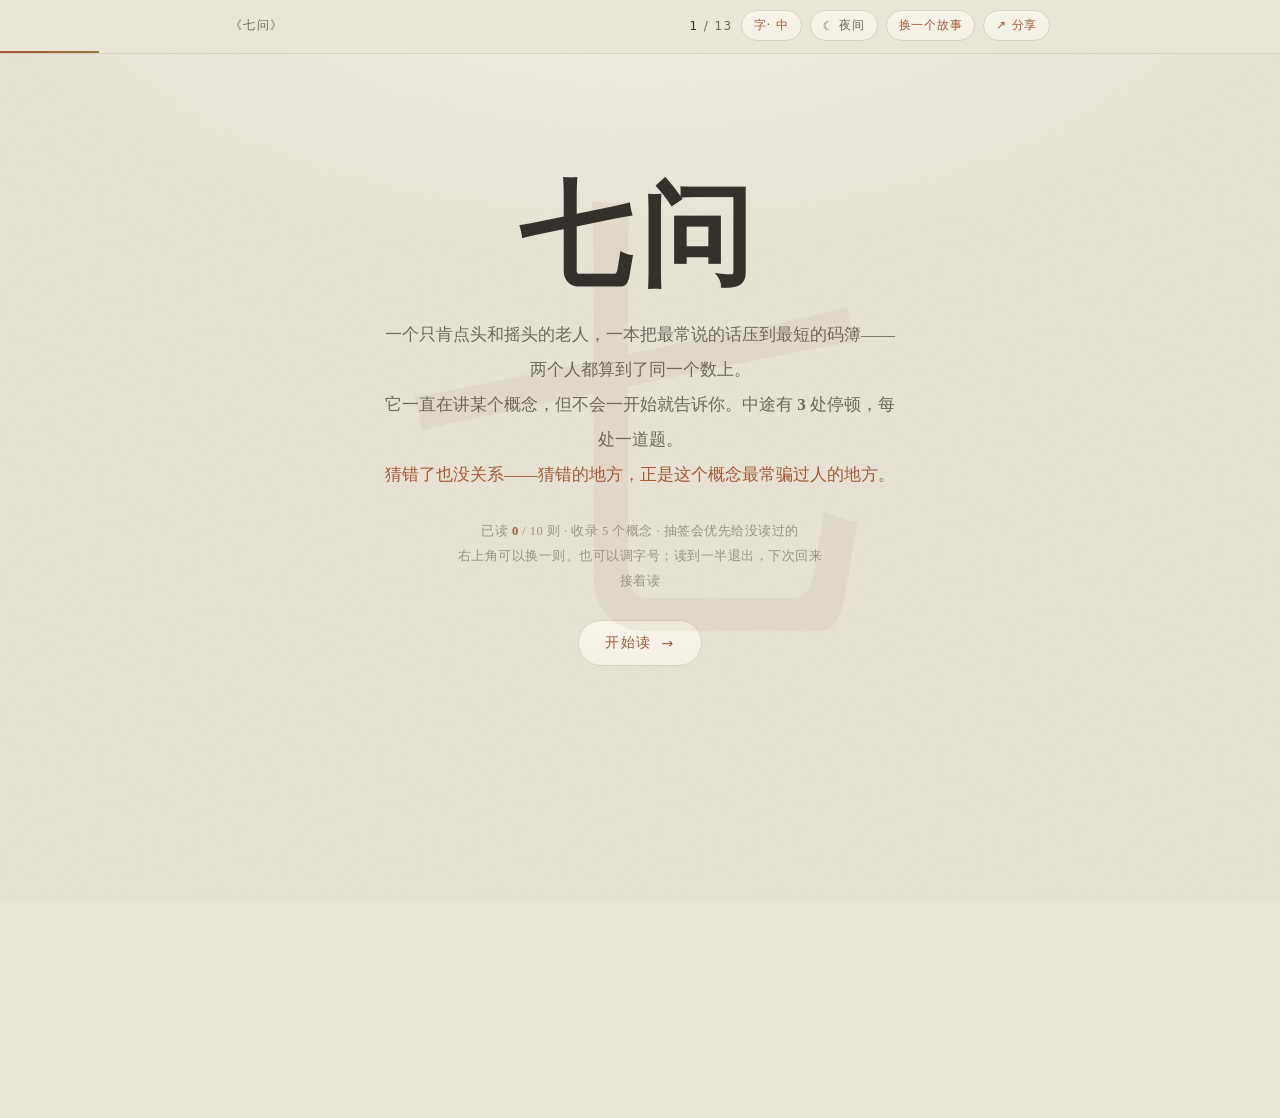
==== commit d1d29aeb: "第五个概念（过拟合）+ 离线与分享：sw.js 缓存外壳、og 分享卡片、顶栏分享按钮 内容：新增 concepts/overfitting.js（研究生·统计）——守五十年雨志的先生，三百多条每条都" ====
--- a/standalone.html
+++ b/standalone.html
@@ -6,6 +6,26 @@
 <meta name="color-scheme" content="dark light">
 <title>概念寓言机 · 猜一个概念</title>
 <meta name="description" content="每次打开都是一个新的寓言故事。它一直在讲某个概念，但不会一开始就告诉你。">
+<link rel="icon" href="favicon.ico" sizes="any">
+<link rel="apple-touch-icon" href="apple-touch-icon.png">
+<link rel="manifest" href="manifest.webmanifest">
+<meta name="theme-color" content="#191715">
+<meta name="mobile-web-app-capable" content="yes">
+<meta name="apple-mobile-web-app-capable" content="yes">
+<meta name="apple-mobile-web-app-status-bar-style" content="black-translucent">
+<meta name="apple-mobile-web-app-title" content="寓言机">
+<meta property="og:type" content="website">
+<meta property="og:site_name" content="概念寓言机">
+<meta property="og:title" content="概念寓言机 · 猜一个概念">
+<meta property="og:description" content="每次打开都是一则新的寓言故事。它一直在讲某个概念，但不会一开始就告诉你。">
+<meta property="og:url" content="https://realchenchenluo.github.io/concept-fable/">
+<meta property="og:image" content="https://realchenchenluo.github.io/concept-fable/og-cover.png">
+<meta property="og:image:width" content="1200">
+<meta property="og:image:height" content="630">
+<meta name="twitter:card" content="summary_large_image">
+<meta name="twitter:title" content="概念寓言机 · 猜一个概念">
+<meta name="twitter:description" content="每次打开都是一则新的寓言故事。它一直在讲某个概念，但不会一开始就告诉你。">
+<meta name="twitter:image" content="https://realchenchenluo.github.io/concept-fable/og-cover.png">
 <script>/* 主题在首次绘制前就定下来，避免闪一下。
    优先级：壳通过 #theme= 告知的（APP 里最可靠） → 浏览器里存过的 → 系统日夜。
    注意引擎存的是 JSON，所以这里要先 parse 再比对。 */(function(){try{
@@ -19,6 +39,15 @@
 }
 document.documentElement.setAttribute("data-theme",t);
 }catch(e){document.documentElement.setAttribute("data-theme","day");}})();</script>
+<script>/* theme-color 只能由 meta 决定，CSS 里的变量传不出去，所以跟着 data-theme 手动同步：
+   手机浏览器地址栏 / 添加到主屏幕后的状态栏颜色才不会和页面打架。 */(function(){
+var m=document.querySelector('meta[name="theme-color"]');
+if(!m)return;
+var map={day:"#e9e4d6",night:"#191715"};
+function sync(){m.setAttribute("content",map[document.documentElement.getAttribute("data-theme")]||map.night);}
+sync();
+new MutationObserver(sync).observe(document.documentElement,{attributes:true,attributeFilter:["data-theme"]});
+})();</script>
 <style>
 /* ==== style.css ==== */
 /* ============================================================================
@@ -341,6 +370,7 @@
       <button class="tool" id="fontbtn" type="button"><span class="pfx">字·</span><span id="fslabel">中</span></button>
       <button class="tool ghost" id="themebtn" type="button">日间</button>
       <button class="tool" id="shuffle" type="button">换一个故事</button>
+      <button class="tool" id="sharebtn" type="button">↗ 分享</button>
     </div>
   </div>
   <div id="progwrap"><div id="prog"></div></div>
@@ -348,7 +378,7 @@
 
 <div class="wrap" id="stage"></div>
 <div id="actionbar"><button id="actionbtn" type="button"><span>继续</span><span class="arw">→</span></button></div>
-<footer id="foot" style="display:none">故事、题目与讲解都来自 <code>concepts/</code> 下的概念模块：加一个模块就多一个概念，加一则故事就多一个世界。<br>静态页面，无依赖，无网络请求；读到哪里、答过哪几题都记在本地浏览器里。</footer>
+<footer id="foot" style="display:none">故事、题目与讲解都来自 <code>concepts/</code> 下的概念模块：加一个模块就多一个概念，加一则故事就多一个世界。<br>静态页面，无依赖，无网络请求；读到哪里、答过哪几题都记在本地浏览器里，装到主屏幕后断网也能读。</footer>
 
 <!-- SCRIPTS:BEGIN -->
 <script>
@@ -1043,6 +1073,340 @@
   ],
 
   closing: "均值回归不解释任何机制，它只描述一种算术。<br>但它极其擅长制造出机制的样子——<br>尤其是那种让你相信自己刚刚做对了什么的样子。"
+});
+
+</script>
+<script>
+/* ==== concepts/overfitting.js ==== */
+/* ============================================================================
+   概念模块 · 过拟合   —— 研究生 · 统计（机器学习）
+   ---------------------------------------------------------------------------
+   五条概念里的第五条。格式与约定见 mean-reversion.js（参照模块）。
+   这条概念的难点在于：故事里不能出现「过拟合」「训练/测试」「参数」这些词，
+   只能写成一个「一辈子不说假话的人，却攒出一整套一起失灵的规矩」的故事。
+   所以两则故事共用一条主线：记得越细 → 在旧资料上越灵 → 换一批资料全废 →
+   有人把资料分成「写规矩用的」和「考规矩用的」→ 只有粗的那几条活下来。
+   ========================================================================== */
+
+(window.CONCEPTS = window.CONCEPTS || []).push({
+
+  id: "overfitting",
+  name: "过拟合",
+  en: "overfitting",
+  field: "统计",
+  level: "研究生",
+  blurb: "一个人把见过的每一件事都记成了规矩，每一条都真的应验过——直到他遇见没见过的那一年。",
+
+  lexicon: ["master","successor","book","storyTitle","place","span","rules","held",
+            "craft","piece","detail","neighbor","coarseRule"],
+
+  stories: [
+  /* ================================================================ 故事一 */
+  {
+    title: "谱",
+    slots: {
+      master: ["陆先生","陆老"],
+      successor: ["阿霈","小霈"],
+      book: ["雨志","水簿"],
+      storyTitle: "谱",
+      place: "岭上的梯田村",
+      span: "五十年",
+      rules: "三百多",
+      held: "最后十年",
+      craft: "看天的本事",
+      piece: "雨",
+      detail: "满树的花、夜里的蛙声，和雾从哪个坡上起",
+      neighbor: "山下的另一个村子",
+      coarseRule: "入伏前后必有一场透雨"
+    },
+    beats: [
+      { chapter: "一 · 天", p: [
+        "从前，岭上有个梯田村，村子靠天吃饭。",
+        "天是村子的心脏，也是村子的脾气。同一片云，同一个季节，同一阵风——落下来的雨，有时候正好、有时候太急、有时候一场都不来。老人们说，这是天在说话。谁也说不准它今年想说什么。"
+      ]},
+      { p: [
+        "村里最老的先生叫陆先生。他看了五十年的天。",
+        "陆先生有一本雨志，封皮上没有字。每下过一场雨，他就写上一条：哪一天下的、落了多少、之前三天刮的什么风、树上什么花开了。写完雨，他再回头记上地里的收成、渠里的水、谁家晒的谷子淋了。"
+      ]},
+      { ledger: [
+        { t:"陆先生的雨志 · 最开头的三条", r:"入伏前后，必有一场透雨。" },
+        { r:"山里连着三早起雾，山外必落雨。" },
+        { r:"槐花开得早的那一年，谷子会旱。" }
+      ]},
+      { p: [
+        "五十年，一千多场雨，陆先生一场都没有落下。",
+        "他先是记下那三条，这三条谁看了都点头。然后他开始往细里记：花开到第几天、雾在哪个坡上起、哪一年布谷鸟回来得早。每记下一条新的，他都能在这五十年里找出它应验的年头——不止一年，是好多好多年。",
+        "他一天比一天用功。天不亮就上坡，把当天的风、花、鸟、雾都记下；夜里在灯下把旧本子翻出来，一条一条对。",
+        "到最后，雨志上的规矩攒到了三百多条。最末的那几十条，细得只有他自己看得懂。",
+        "{hl}每一条，他都在五十年里找到过它应验的年份。每一条，他都亲手核对过不止一遍。"
+      ]},
+      { p: [
+        "第五十一年，村里遇上了一个谁也没见过的年成。",
+        "入伏晴得发白，槐花开了一半又落回去，雾起在山的那一边。三百多条规矩，一条一条地失灵。渠开晚了，谷子割在场上淋了三场。",
+        "陆先生在雨志上写了一个字：空。那一页之后，他很久没有再落笔。"
+      ], after: "q1" },
+      { chapter: "二 · 考卷", p: [
+        "陆先生有个孙女儿叫阿霈。她是在雨志边上长大的。",
+        "她不信爷爷是骗子——那本子她抄过，每一条规矩旁边，都记着它应验的年份，一笔一画。",
+        "她想弄清楚一件事：一个一辈子不说假话的人，怎么会攒出三百多条一起失灵的规矩。"
+      ]},
+      { p: [
+        "她做了两件事。",
+        "第一件，她把雨志最后十年的那几册另抄了一份，锁进木箱，钥匙挂在梁上——写规矩的时候，谁也不许打开。",
+        "第二件，她请爷爷坐在灯下，只用前面的四十年，把规矩重新写一遍。写到哪一条，都要在旧册子里指出来：哪一年应验过。",
+        "陆先生写了整整一个冬天。三百多条，一条不少。"
+      ]},
+      { p: [
+        "腊月里，她把木箱搬下来，开了锁。",
+        "那十年的雨，一场一场摊开，拿爷爷新写的规矩去对。",
+        "对到第三天，她就不写了。三百多条规矩，在那十年里十有九空。",
+        "{hl}只有三条还站着。其中一条，是雨志最开头的那一句：入伏前后必有一场透雨。",
+        "陆先生看着那三条，看了很久，说了一句：我记得的，比我知道的多。"
+      ], after: "q2" },
+      { p: [
+        "阿霈还做了第三件事。",
+        "她把剩下那三条粗规矩，连同爷爷的渠图和节气表，抄了一份，送到山下的另一个村子去，请那边的老人用一年。",
+        "一年下来，三条里没有一条失灵。"
+      ]},
+      { chapter: "三 · 灶膛", p: [
+        "那年春天，陆先生做了一件全村都不理解的事。",
+        "他把三百多条规矩，一条一条念给阿霈听。念完一条，投进灶膛一条。念了三天。",
+        "最后留在桌上的只有三页。他请人抄成大字，贴到祠堂的墙上，谁都能看。",
+        "有人问他：那些都白记了吗。他说：没有白记。不记那三百条，我也不知道剩下这三条有多硬。"
+      ], after: "q3" },
+      { p: [
+        "他还做了最后一件事：在雨志的最后一页上写了一行字，交给阿霈。",
+        "他说：往后你自己看天。记住一句话就行——"
+      ]},
+      { ledger: [
+        { t:"陆先生的雨志 · 最后一页", r:"见过的都记住，不叫本事。<b>没见过的还站得住，才叫本事。</b>" },
+        { t:"阿霈补在下面的 · 又一行", r:"写规矩的时候，把考卷锁起来。<b>考卷只能用一次。</b>" }
+      ]}
+    ]
+  },
+
+  /* ================================================================ 故事二 */
+  {
+    title: "方",
+    slots: {
+      master: ["祝大夫","祝老"],
+      successor: ["阿檀","小檀"],
+      book: ["验方簿","方簿"],
+      storyTitle: "方",
+      place: "江边的镇子",
+      span: "三十年",
+      rules: "二百多",
+      held: "最后两年",
+      craft: "看病抓药的本事",
+      piece: "病例",
+      detail: "咳嗽声的紧松、舌苔的厚薄",
+      neighbor: "江对岸的另一个镇子",
+      coarseRule: "发高热的人，先清热，不进补"
+    },
+    beats: [
+      { chapter: "一 · 医", p: [
+        "从前，江边有个镇子，镇子靠一条江吃饭，也靠一位大夫。",
+        "人身上是另一条江。同一个方子，同一个季节，同一个人——吃下去，有时候一夜就轻了，有时候拖着半个月，有时候反倒添出别的毛病。老辈人说，这是体质在说话。谁也说不准它是怎么说的。"
+      ]},
+      { p: [
+        "镇子上坐堂的大夫叫祝大夫。他看了三十年的病。",
+        "祝大夫有一本验方簿，封皮上没有字。每看完一个病人，他就写上一条：什么病、什么时候来、脉是什么样、开了什么方、几剂见好。写完病，他再回头记上那天的天气、节气、病人的饭食。"
+      ]},
+      { ledger: [
+        { t:"祝大夫的验方簿 · 最开头的三条", r:"发高热的人，先清热，不进补。" },
+        { r:"秋天咳得久的人，多半是燥，润着治。" },
+        { r:"脉沉、手脚凉的人，先温中。" }
+      ]},
+      { p: [
+        "三十年，几千个病人，祝大夫一个都没有落下。",
+        "他先是记下那三条，这三条谁看了都点头。然后他往细里记：咳嗽声是紧是松、舌苔偏白还是偏黄、进门的时候是背着来的还是自己走进来的。每加一条，他都能在旧簿子里翻出应验的人——不止一个，是好多好多个。",
+        "他一天比一天用功。白天看病，夜里抄方，把旧簿子翻得起了毛边。",
+        "到第三十年，验方簿上的规矩攒到了二百多条。最末的那几十条，细得只有他自己看得懂。",
+        "{hl}每一条，他都在旧病人身上见过应验。每一条，他都亲手核对过不止一遍。"
+      ]},
+      { p: [
+        "镇子上的人都说，祝大夫的方子越开越准。",
+        "这话并不假：只要是簿子上见过的那种病、那种样子的人，他的方子几乎剂剂见效。有人从几十里外来，把自己说得像簿子里的某一条，抓了药就走。",
+        "只有他自己知道，越到后来，他越挑病人——挑那些像簿子上的人。"
+      ]},
+      { p: [
+        "第三十一年秋天，江上过了一拨外乡人，带来一场镇子上没见过的时疫。",
+        "二百多条规矩，一条一条地不灵。照规矩该清的，越清越重；照规矩该温的，温出一身疹子。",
+        "祝大夫坐在药柜前，一页一页翻簿子，翻到天亮。"
+      ], after: "q1" },
+      { chapter: "二 · 考卷", p: [
+        "祝大夫有个徒弟叫阿檀。她是在药柜边上长大的。",
+        "她不信师父是庸医——那本簿子她抄过，每一条规矩旁边，都记着应验的病人，一笔一画。",
+        "她想弄清楚一件事：一个一辈子没开错药的人，怎么会攒出二百多条一起失灵的规矩。"
+      ]},
+      { p: [
+        "她做了两件事。",
+        "第一件，她把最后两年的簿子另抄一份，锁进药柜最下面那一格，钥匙挂在房梁上——写规矩的时候，谁也不许打开。",
+        "第二件，她请师父坐在灯下，只用前面二十八年的病人，把规矩重新写一遍。写到哪一条，都要在旧簿子里指出来：哪个病人应验过。",
+        "祝大夫写了整整一个冬天。二百多条，一条不少。"
+      ]},
+      { p: [
+        "开春，她把锁着的那两年搬出来，一例一例地对。",
+        "对到第二天，她就不写了。二百多条规矩，在那两年里十有九空。",
+        "{hl}只有三条还站着。其中一条，是验方簿最开头的那一句：发高热的人，先清热，不进补。",
+        "她还不放心，又把这三条抄一份，带到江对岸的另一个镇子，请那边的同行用。三个月里，那三条在人家的病人身上也站得住。"
+      ], after: "q2" },
+      { p: [
+        "她回去，把结果一字一句念给师父听。",
+        "祝大夫把二百多条规矩从头读到尾，读了一夜。天亮的时候他说了一句：我记住的病人，比我懂的病人多。"
+      ]},
+      { chapter: "三 · 火盆", p: [
+        "那年冬天，祝大夫做了一件全镇都不理解的事。",
+        "他让阿檀把二百多条规矩一条一条念出来。念完一条，投进火盆一条。念了三天。",
+        "最后留在桌上的只有三页。他请人抄了十几份，医馆、渡口、义庄各贴一份，谁都能看。",
+        "有人问他：那些都白记了吗。他说：没有白记。不记那二百条，我也不知道剩下这三条有多硬。"
+      ], after: "q3" },
+      { p: [
+        "他还做了最后一件事：在验方簿的最后一页上写了一行字，交给阿檀。",
+        "他说：往后你自己看病。记住一句话就行——"
+      ]},
+      { ledger: [
+        { t:"祝大夫的验方簿 · 最后一页", r:"见过的都记住，不叫本事。<b>没见过的还站得住，才叫本事。</b>" },
+        { t:"阿檀补在下面的 · 又一行", r:"写规矩的时候，把考卷锁起来。<b>考卷只能用一次。</b>" }
+      ]}
+    ]
+  }
+  ],
+
+  /* ------------------------------------------------------------ 停顿 · 题目 */
+  quiz: [
+    { id:"q1", qtag:"停顿一 · 关于那{rules}条规矩",
+      q:"{master}的{rules}条规矩，在{span}里每一条都应验过，一条也没漏。可遇上没见过的那一年，它们一起失灵了。最可能的原因是什么？",
+      intro:"（先别急着往下读。这里是你第一次有机会比{master}更早看出问题。）",
+      options:[
+        {key:"A", text:"记录是假的，或者他根本没有核对过。",
+         why:"正好相反：{book}上每一条规矩旁边都记着应验的年份，一笔一画。他不但核对过，还核对过不止一遍。<b>一个一辈子不说假话的人，照样能攒出{rules}条一起失灵的规矩</b>——这正是这个故事最难的地方。"},
+        {key:"B", text:"那一年太怪，说明天时这种东西本来就没有规律。",
+         why:"如果它没有规律，那最开头那几条粗规矩在怪年里也该一起失灵。可它们没有。<b>规律是有的，只是没有他写得那么细。</b>"},
+        {key:"C", text:"规矩越多越细，就越可能把{span}里那些只出现过一次的巧合，也一起记了进去。", ok:true,
+         why:"他一辈子见过的{piece}是有限的——{span}里数得出来的就那么多——他手里的规矩却比这多。规矩多到某个程度，就总能给同一批巧合找出许多条同时满足的说法——<b>不是那些说法是真的，而是可供挑选的旧例子太多了。</b>剩下的故事，就是有人真的把这件事试了出来。"},
+        {key:"D", text:"是他看走眼了：有几条记错了，带坏了整套。",
+         why:"如果只是错了几条，删掉那几条，剩下的应该照旧灵。可这里是一起失灵——凡是细的都空，只剩最粗的那几条。<b>这不像几处笔误，倒像整套东西都描在了同一批旧例子上。</b>"}
+      ]},
+
+    { id:"q2", qtag:"停顿二 · 关于那张考卷",
+      q:"{successor}把{held}锁进箱子，写完规矩才打开。这一步真正的意义是什么？",
+      options:[
+        {key:"A", text:"把老资料分成两半，是为了让规矩写得更快、更省力。",
+         why:"恰恰相反，这样写更费劲：{successor}请{master}只用前面那部分的资料，把{rules}条规矩重新写了一遍，写了一个冬天。<b>换来的不是省力，而是第一次知道自己错在哪里。</b>"},
+        {key:"B", text:"让规矩只用旧资料写出来，再拿到没见过的资料上去考——这是唯一一次真正的考试。", ok:true,
+         why:"写规矩的时候考卷锁着，规矩就只能靠真东西活下来。<b>一套规矩在写它的那批资料上永远是对的：只有在没见过的资料上，它才第一次有机会出错。</b>"},
+        {key:"C", text:"锁起来是怕别人偷看，护住{master}的{craft}。",
+         why:"箱子锁的不是手艺，是答案。{master}教了一辈子的{craft}，没人偷得走。锁起来只是为了逼出一件事：<b>规矩必须在看不见答案的时候写出来。</b>"},
+        {key:"D", text:"它证明{master}那{span}白记了。",
+         why:"没有白记。没有那{rules}条，剩下那几条粗的就无从对照；{master}自己也说，不记那些，就不知道剩下这几条有多硬。<b>被否定的是「多」和「细」，不是那批记录本身。</b>"}
+      ]},
+
+    { id:"q3", qtag:"停顿三 · 给它一个名字",
+      q:"故事就快讲完了。现在，请给它一个名字。它是什么？",
+      options:[
+        {key:"A", text:"幸存者偏差",
+         why:"幸存者偏差是「只看得见留下来的、看不见消失的」。这里正好相反：凡是他见过的，都记在{book}上，一条没漏。<b>问题不在漏掉了什么，而在他从同一批旧资料里挑出了太多巧合。</b>"},
+        {key:"B", text:"过拟合", ok:true,
+         why:"<code>看见的样子 = 真的规律 + 这一批资料独有的巧合</code>。规矩越多越细，就越能把巧合也描进去：在见过的资料上越来越好，在没见过的上面越来越差。<b>这不是造假，是记性太好。</b>"},
+        {key:"C", text:"均值回归",
+         why:"均值回归说的是「被挑出来的极端会往平均回落」，那是挑选条件的算术。这里的问题不是回落——是整套规矩描的本来就是旧资料上的形状，换一批资料，那个形状就不在了。"},
+        {key:"D", text:"赌徒谬误",
+         why:"赌徒谬误是相信运气会自我平衡（「连输十把，下一把该赢了」）。这里没有谁在平衡运气：失灵的那一年不欠谁什么，只是没见过。"}
+      ]}
+  ],
+
+  /* ---------------------------------------------------------------- 揭示 */
+  reveal: {
+    pre: "所以，这个故事讲的是",
+    quote: "后人把{successor}留下的这{book}叫《{storyTitle}》。给它起学名的人，把它叫做 <b style=\"color:var(--ember)\">overfitting</b>。<br>下面几节，把这个概念拆干净：它为什么必然发生、为什么越用功越容易掉进去、怎么才能不被自己骗，以及它和三个近亲差在哪里。"
+  },
+
+  /* ---------------------------------------------------------------- 讲解 */
+  panels: [
+    { tag:"讲解 · 一", h3:"它到底是什么",
+      html:[
+        "<p><em>一句话：你手里的资料里装着两样东西——真的规律，和这一批资料独有的巧合。规矩越多越细，就越能把巧合也描进去：在见过的资料上越来越好，在没见过的上面越来越差。</em></p>",
+        "<p>把它拆开，只有两条：</p>",
+        "<p><b>第一，资料 = 信号 + 噪声。</b>写成式子就是 <code>观测 = 真相 + 这一批样本的偶然</code>。他一辈子见过的{piece}数量有限，其中既有真规律（比如{coarseRule}这类粗线条），也有这个世界不会再重演一次的那一部分——那年的花、那阵风、那个人的体质。两者混在同一本{book}里，肉眼分不开。</p>",
+        "<p><b>第二，「细」就是自由度。</b>一条规矩越细，它能同时容下的情形就越多；规矩的条数一旦接近资料的条数，任何一批资料都能被描得严丝合缝。于是在旧资料上，规矩越多越准——<em>这个「越准」是必然的，它什么都证明不了</em>。真正的问题只有一个：换一批没见过的资料，它还准不准。</p>",
+        "<p>请注意最要命的一点：<b>如果没有新资料，一个过拟合的规矩和一个正确的规矩，看起来一模一样——每一条都应验。</b>这就是为什么{master}的{book}看起来毫无破绽，也是为什么唯一能戳破它的，是那份他还没见过的资料。</p>"
+      ]},
+    { tag:"讲解 · 二", h3:"为什么越用功，越容易掉进去",
+      html:[
+        "<p>这个故事里没有一个偷懒的人。{master}天不亮就起来，一条一条核对，{span}一场没落下。<em>过拟合不是不用功的惩罚，恰恰是用功方向错了的惩罚。</em></p>",
+        "<p>机制是这样的：每多加一条细规矩，他在旧资料上的表现都会变好一点——因为定律允许你这么做，只要规矩够多，巧合总能被捞进来。于是「加规矩」这个动作，一直在给他正反馈。他得到的每一次鼓励，都是在把他往更深的地方推一步。</p>",
+        "<p>而那个惩罚，只出现在<em>没见过的资料</em>上。日常里我们几乎从不在新资料上考试，反而总在旧例子里翻找「你看它应验过」——用同一批资料写规矩、又用同一批资料证明规矩，这是一个永远自我闭环的骗局。</p>",
+        "<p>所以{master}那句「我记得的，比我知道的多」是这个故事真正的转折：<b>记忆会冒充知识，而且它比知识更像知识——因为它连每一处细节都对得上。</b></p>"
+      ]},
+    { tag:"讲解 · 三", h3:"唯一能戳破它的东西：考卷",
+      html:[
+        "<p>{successor}做的事，学名叫做<em>留出法</em>（hold-out）：把资料分成两份，一份用来写规矩，一份锁起来当考卷；<b>写规矩的时候，考卷一次也不许看</b>。写完，再打开箱子，让规矩去考。这一考，{rules}条里只剩下三条。</p>",
+        "<p>这里有三处细节，每一处都是这条方法的命门：</p>",
+        "<ul>",
+        "<li><b>考卷只能用一次。</b>如果考完之后回去改规矩、再考一遍，改到满意为止，那这张考卷也就慢慢被描进去了——你等于用新资料又写了一遍规矩，最后它一样会在真正的未来上失灵。这就是为什么「用一个测试集反复挑选」，选出的是最会考试的那一个，而不是最好的那一个。</li>",
+        "<li><b>分法要讲究。</b>考卷必须是规矩没见过的那一批；按时间顺序分（用过去写、用之后考）最贴近真实处境。</li>",
+        "<li><b>一张考卷不够。</b>样本有偶然性，把资料切成若干段、轮流当考卷（交叉验证），比只切一刀稳。</li>",
+        "</ul>",
+        "<p>把这一节压成一句：<em>知识不是「把见过的都记住」，而是「在没见过的那些上还站得住」。</em>这句话不是修辞，它有一个可操作的检验方法，而检验方法只有这一条路。</p>"
+      ]},
+    { tag:"讲解 · 四", h3:"它和三个近亲差在哪里",
+      html:[
+        "<p><b>它不是幸存者偏差。</b>幸存者偏差是「漏」：只看得见留下来的样本，看不见消失的。这里是「满」：凡是他见过的，都记在{book}上，一条没漏。问题不在缺样本，而在<em>从同一批样本里挑出了太多巧合</em>。</p>",
+        "<p><b>它不是均值回归。</b>均值回归讲的是「被挑出来的极值，下一次会往中间走」——那是挑选条件的算术，是关于<i>下一次</i>的。这里说的不是回落，而是<i>形状</i>：整套规矩描的是旧资料上的轮廓，换一批资料，轮廓就不在了。</p>",
+        "<p><b>它也不只是「样本太少」。</b>样本少确实是帮凶——资料越少，巧合越容易被当成规律。但同样一批资料，规矩只有三条时什么事都没有；把规矩加到{rules}条，问题才出现。所以更根本的那一半在<i>规矩这一侧</i>：<b>复杂度和检验方式，比样本量更能决定你会不会被自己骗。</b></p>"
+      ]},
+    { tag:"讲解 · 五", h3:"怎么防：五件事",
+      html:[
+        "<ul>",
+        "<li><b>能删就删。</b>{master}最后投进火里的，正是多余的部分。同一批资料上，规矩少而粗的那一套更可能在将来站得住——这句经验在统计学里叫正则化，在生活里叫「话别说满」。</li>",
+        "<li><b>留出考卷，而且只用一次。</b>没有考卷的表现（旧资料上的完美）不算数；考卷反复用，也会被污染。</li>",
+        "<li><b>早点停手。</b>在旧资料上还在变好、但已经不再带来新理解的时候停下——继续加下去，加进去的往往是巧合。</li>",
+        "<li><b>把「极端应验」当作警报。</b>一条细规矩如果在旧资料上百分之百应验，多半不是它厉害，而是它把这批资料背下来了。</li>",
+        "<li><b>先写死，再验证。</b>把规矩和要考的内容事先写下来、封好，事后再打开——这一条比什么聪明都管用，因为它堵死了「事后修改」这条路。</li>",
+        "</ul>"
+      ]},
+    { tag:"讲解 · 六", h3:"它在哪里出现",
+      html:[
+        "<ul>",
+        "<li><b>机器学习</b>：模型在训练集上近乎完美、在测试集上垮掉；调参调到把测试集也背下来；同一个榜单被反复用作挑选标准，于是「榜单第一」成了最会考试的那个。</li>",
+        "<li><b>科学研究</b>：多重比较与 p 值筛选——试得足够多，总能试出一条「显著」；事后根据结果编假设，也是同一个动作。</li>",
+        "<li><b>投资</b>：策略回测年年赚钱，实盘立刻亏；技术指标在历史上精确到吓人，因为它就是照着那段历史调出来的。</li>",
+        "<li><b>医疗</b>：按过去那批人调出来的风险评分，换一个人群就失灵；诊断标准在小样本上越抠越细，越抠越脆。</li>",
+        "<li><b>管理</b>：KPI 细到能描述去年的每一件功劳，今年换了个市场就全线失灵——和{master}的{book}是同一本。</li>",
+        "<li><b>体育</b>：照着对手的旧录像把战术设计到每个动作，录像一换，全队不会打球了。</li>",
+        "</ul>"
+      ]},
+    { tag:"讲解 · 七", h3:"两头大象",
+      html:[
+        "<p>有一句流传很广的话：「给我四个参数，我能拟合出一头大象；给我五个，我能让它摇尾巴。」有人把它挂在冯·诺依曼名下，有人说是费米说的，考据未必可靠——但这句玩笑说的正是这个故事：<b>参数（规矩）一旦够多，什么形状都能描出来，包括根本不存在的大象。</b></p>",
+        "<p>与之配套的，是那条最朴素的曲线：<em>在见过的资料上，误差只会一路向下；在没见过的资料上，误差先降后升。</em>两条线之间越拉越大的那道口子，就是过拟合。它不需要任何高深的工具就能看见——只要你有勇气留出一份数据，然后忍住不去看它。</p>",
+        "<div class=\"formula\"><b>见过的资料：只降不升</b><br><span style=\"color:#6f6459;font-size:13.5px\">没见过的资料：先降后升。中间那道口子，就是你为了「细」付的钱。</span></div>"
+      ]}
+  ],
+
+  /* ---------------------------------------------------------------- 对照表 */
+  tableTitle: "故事里的每一个东西，分别对应什么",
+  table: [
+    ["{span}里{rules}条规矩，每一条都应验过", "在见过的资料上表现完美——这什么都证明不了"],
+    ["规矩从三条写到{rules}条，越写越细", "模型复杂度（自由度）上升，开始把噪声也描进去"],
+    ["那些连{detail}都写进去的细规矩", "把只出现过一次的细节也记成了规律：拟合噪声"],
+    ["每加一条，旧资料上就更准一点", "训练误差单调下降，用功得到持续的正反馈"],
+    ["在{place}几乎次次见效", "样本内表现好（训练误差低），不构成证据"],
+    ["他越到后来越只碰自己认得的那些", "用旧样本筛选现实：只留下自己描绘得来的那部分世界"],
+    ["遇上没见过的那一年", "样本外：模型第一次遇到没见过的分布"],
+    ["{successor}把{held}锁进箱子", "留出法：检验必须用没参与过写作的资料"],
+    ["钥匙挂在梁上，写完才开锁", "考试信息隔离；看过考卷的规矩不算数"],
+    ["{rules}条里只剩三条还站着", "泛化：真信号留下，拟合出来的巧合碎掉"],
+    ["那三条粗规矩在新资料上照旧应验", "真规律经得起样本外检验"],
+    ["{master}一条假话都没说", "过拟合不是造假，是记忆——它比造假更难识破"],
+    ["「我记得的，比我知道的多」", "记忆 ≠ 知识；拟合 ≠ 理解"],
+    ["把{rules}条投进火里，只留下三页", "正则化／模型简化：删掉多余的规矩反而更准"],
+    ["考卷只能用一次", "在验证集上反复挑选，等于把考卷也描了进去"],
+    ["把三页抄成大字贴到墙上、送到{neighbor}", "结论要在更多没见过的资料上复现，才算立住"]
+  ],
+
+  closing: "过拟合不是不用功的惩罚，恰恰是用功的方向错了的惩罚。<br>他记下的每一样都是真的——<br>可知识从来不是「把见过的都记住」，而是「在没见过的那些上还站得住」。"
 });
 
 </script>
@@ -2501,5 +2865,30 @@
 
 </script>
 <!-- SCRIPTS:END -->
+
+<script>/* 分享：手机上交给系统分享面板，桌面上复制链接。
+   文案里不点破概念，免得替朋友剧透。 */(function(){
+var b=document.getElementById("sharebtn"); if(!b) return;
+var title=document.title, url=location.href.split("#")[0];
+var text="每次打开都是一则新的寓言故事：它一直在讲某个概念，但不会一开始就告诉你。";
+b.addEventListener("click",function(){
+  if(navigator.share){ navigator.share({title:title,text:text,url:url}).catch(function(){}); return; }
+  var old=b.textContent;
+  var done=function(){ b.textContent="已复制"; setTimeout(function(){ b.textContent=old; },1400); };
+  var s=title+" "+url;
+  if(navigator.clipboard&&navigator.clipboard.writeText){ navigator.clipboard.writeText(s).then(done,function(){}); return; }
+  var i=document.createElement("input"); i.value=s; document.body.appendChild(i); i.select();
+  try{ document.execCommand("copy"); done(); }catch(e){}
+  document.body.removeChild(i);
+});
+})();</script>
+
+<script>/* 离线：把外壳交给 service worker 缓存，断网也能读。
+   file:// 打开（standalone / APK 内嵌页）时不注册，直接跳过。 */(function(){
+if(!("serviceWorker" in navigator)) return;
+var ok = location.protocol==="https:" || location.hostname==="localhost" || location.hostname==="127.0.0.1";
+if(!ok) return;
+addEventListener("load",function(){ navigator.serviceWorker.register("sw.js").catch(function(){}); });
+})();</script>
 </body>
 </html>
